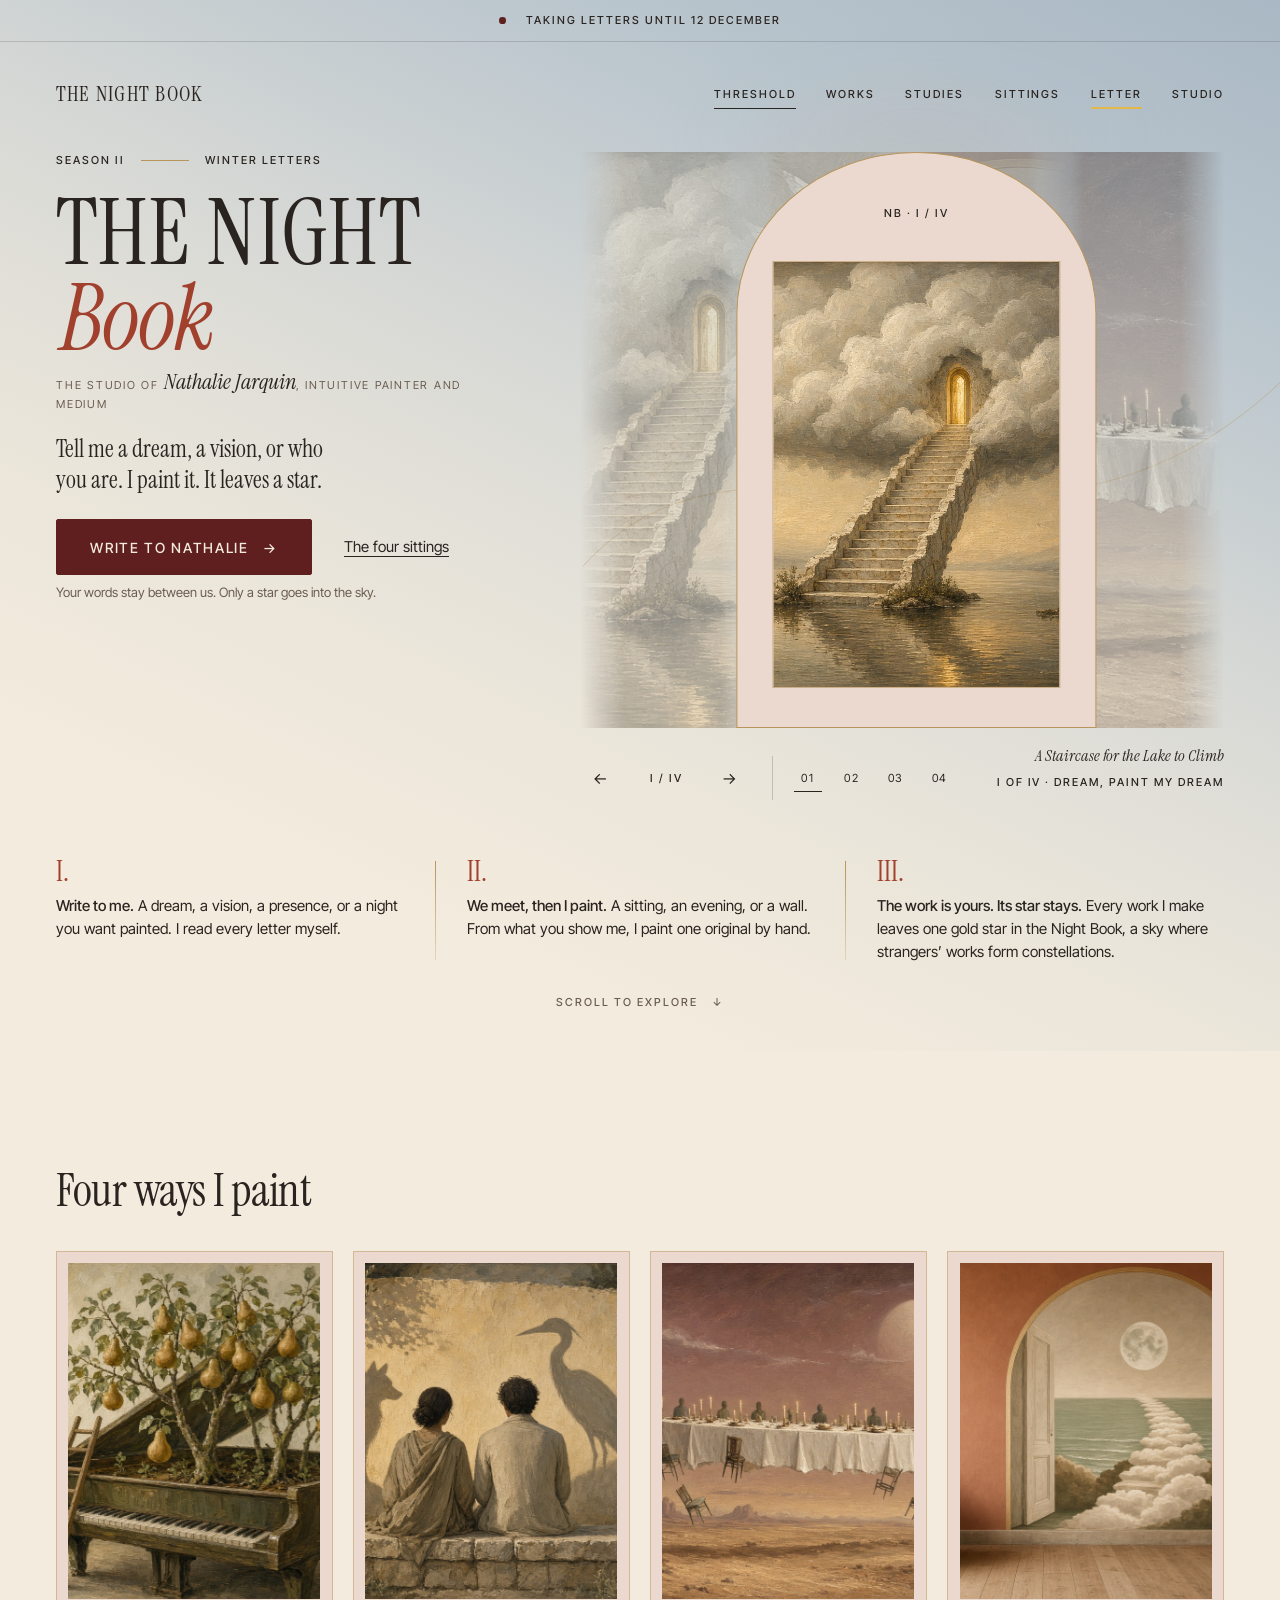
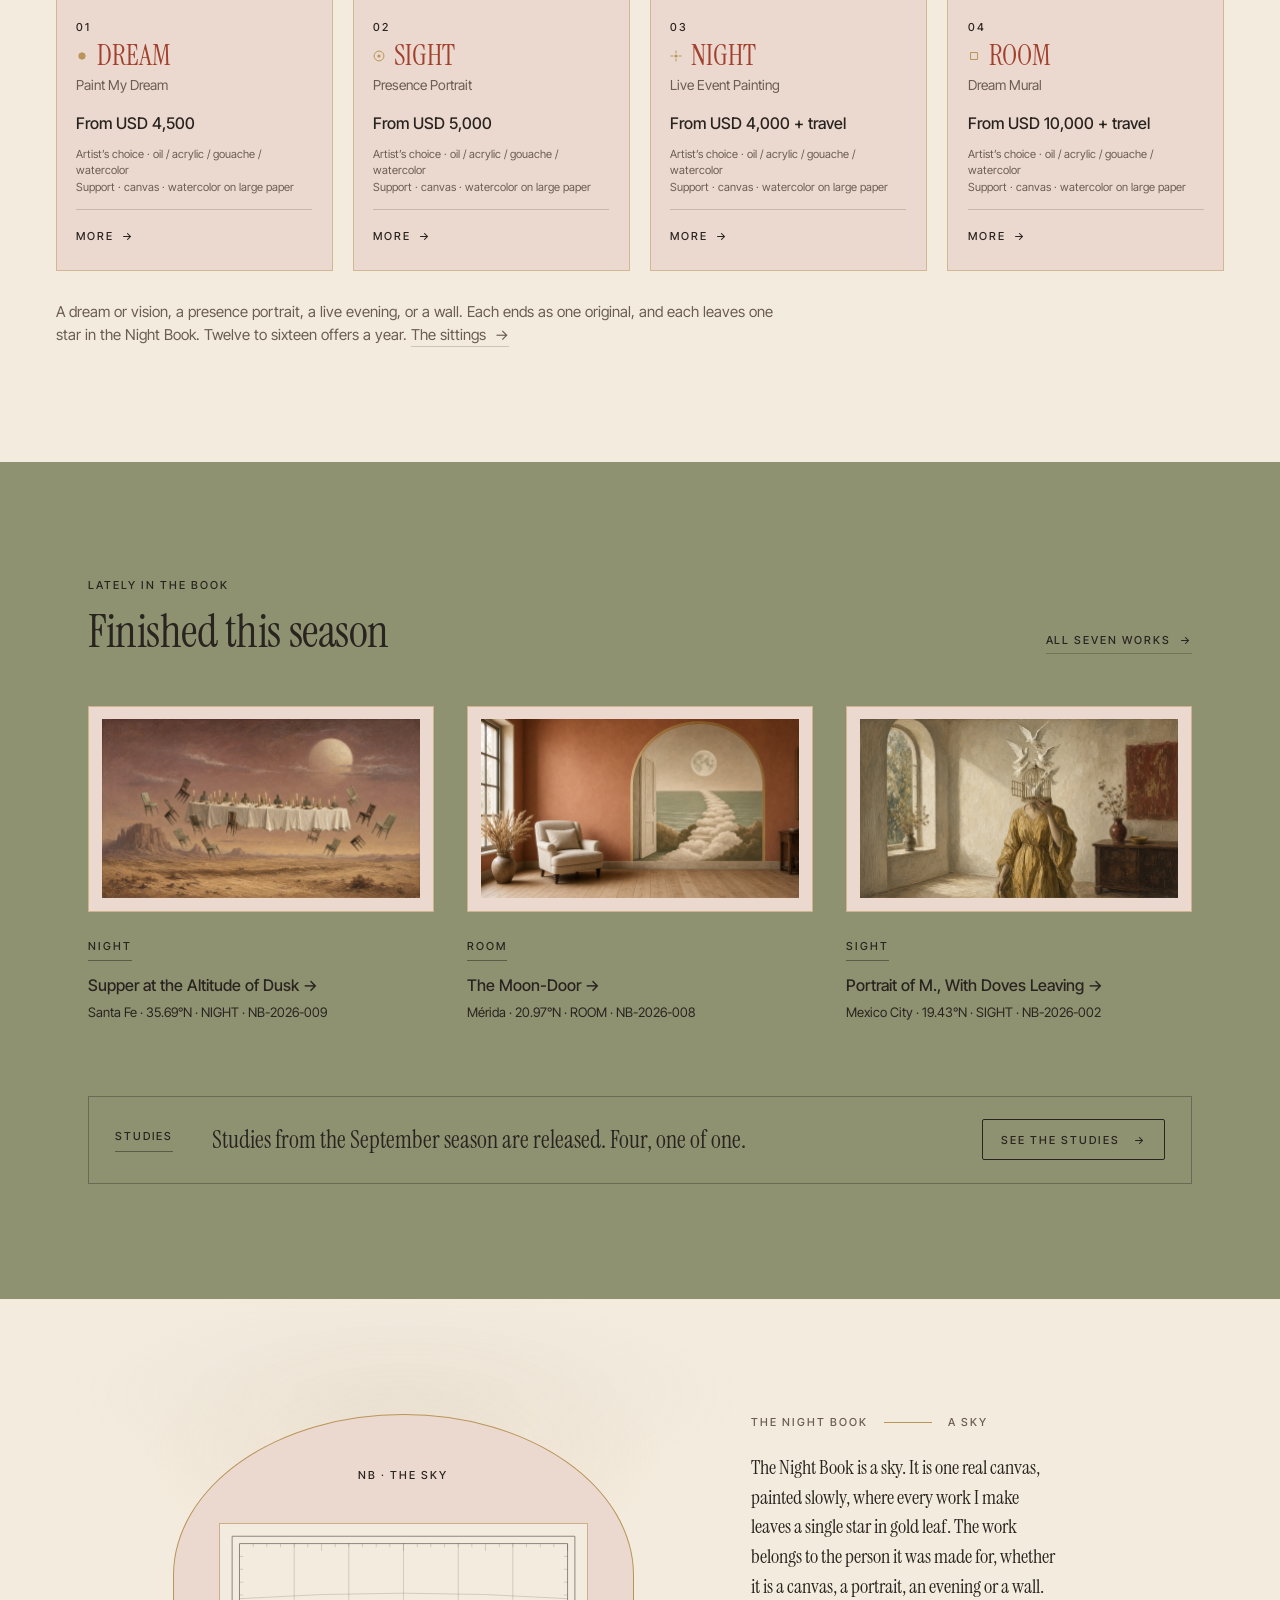
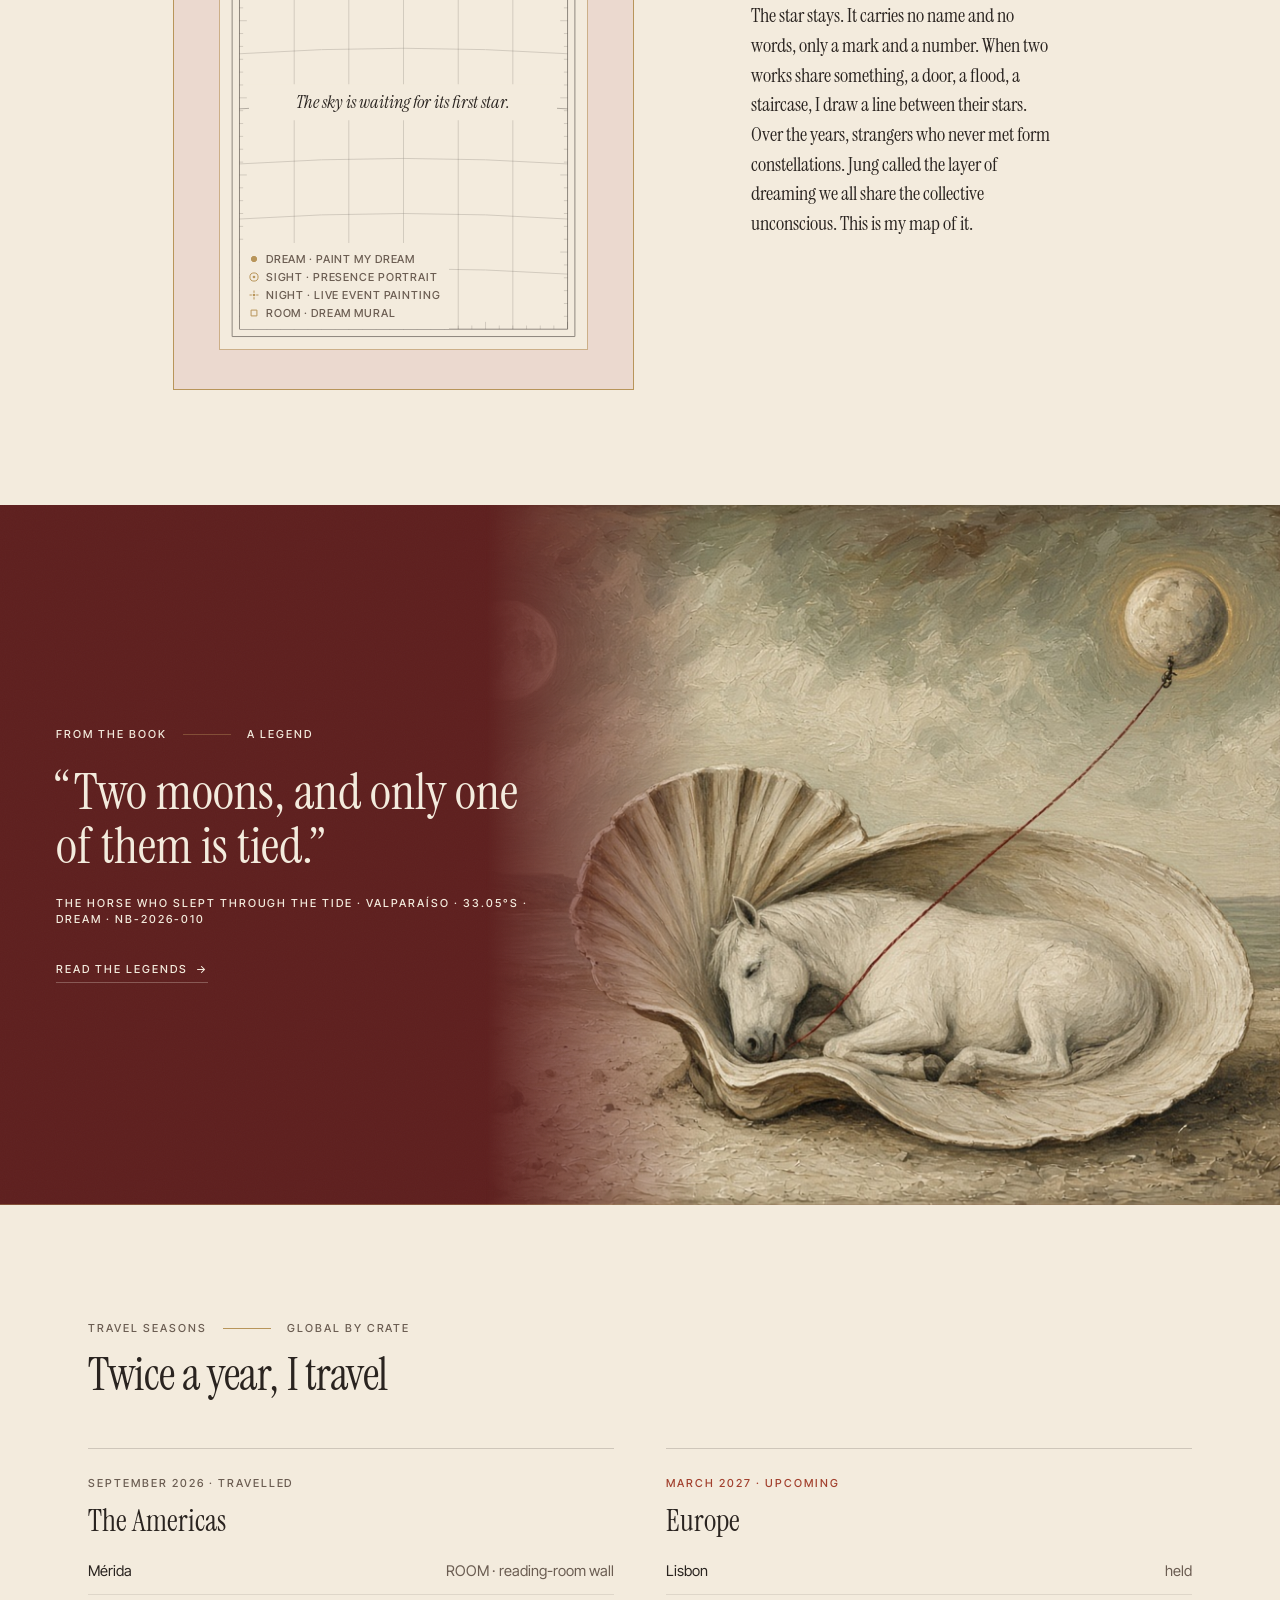
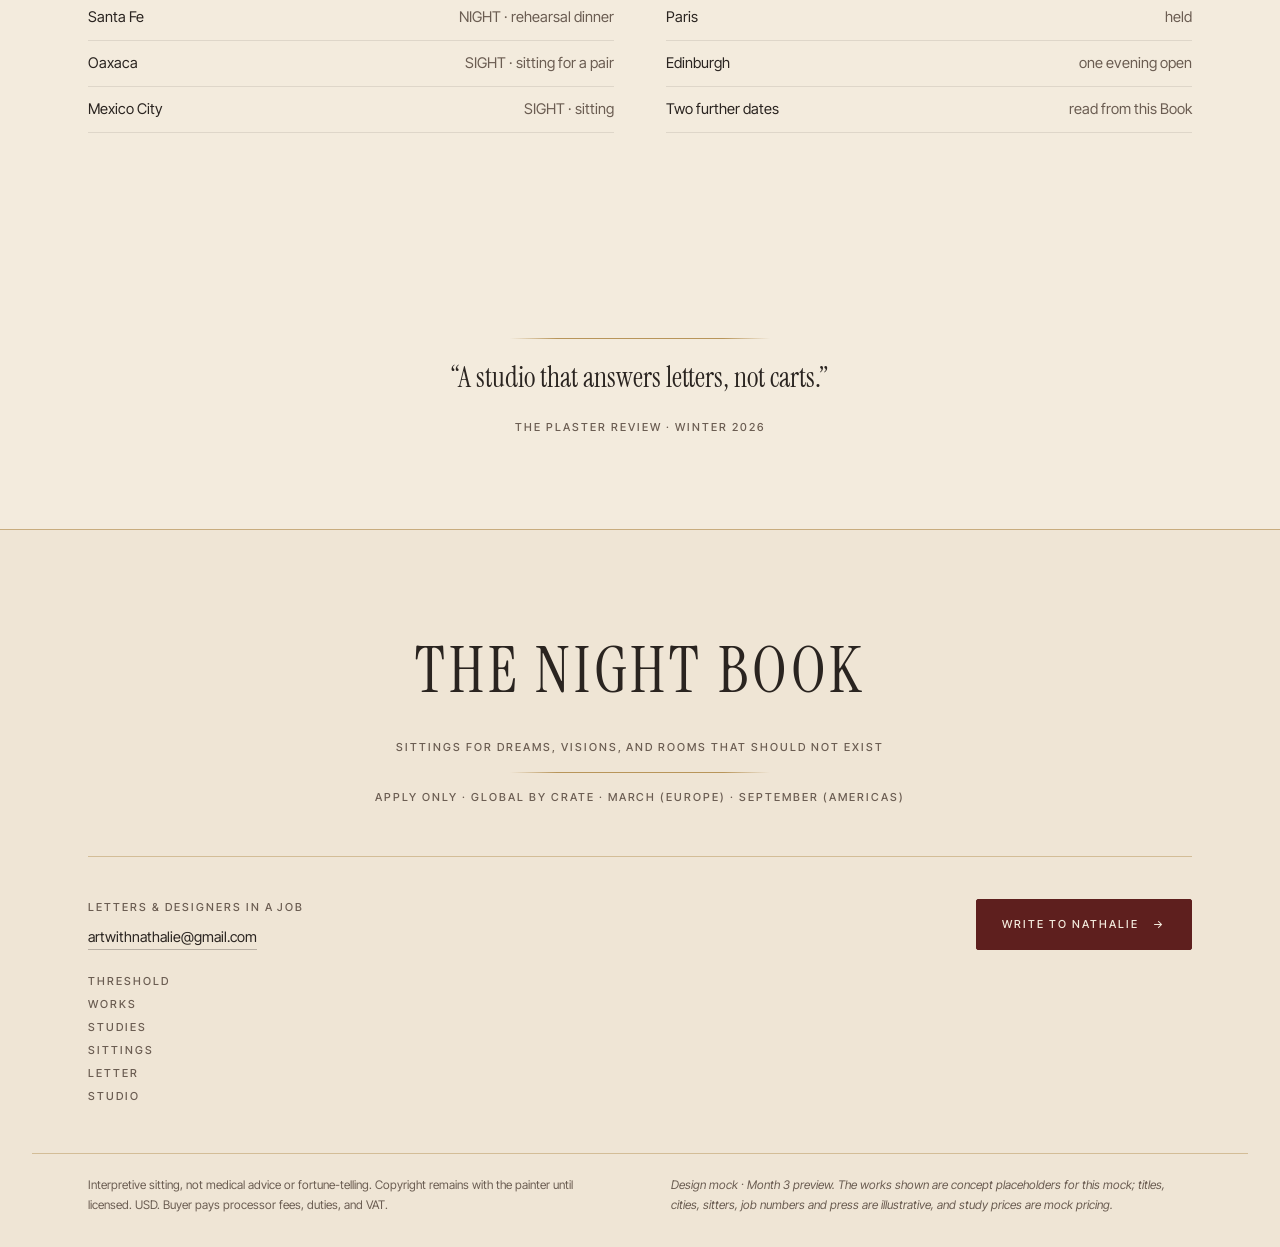
==== index.html @ 2875e40c "Month 3 sky preview: sky section + atlas plate above the night band, Day 1 copy and marks (noindex, " ====
<!DOCTYPE html>
<html lang="en">
<head>
<meta charset="utf-8">
<meta name="viewport" content="width=device-width, initial-scale=1">
<title>The Night Book</title>
<meta name="description" content="Sittings for dreams, visions, and rooms that should not exist — a dream, a vision, a presence, or a night you want painted. Apply only.">
<meta name="robots" content="noindex, nofollow">
<meta name="theme-color" content="#A9B8C4">
<link rel="preconnect" href="https://fonts.googleapis.com">
<link rel="preconnect" href="https://fonts.gstatic.com" crossorigin>
<link href="https://fonts.googleapis.com/css2?family=Instrument+Serif:ital@0;1&family=Inter+Tight:wght@400;500&display=swap" rel="stylesheet">
<link rel="stylesheet" href="css/styles.css">
<script>document.documentElement.classList.add("js")</script>
</head>
<body class="page-home">
<svg class="sprite" width="0" height="0" aria-hidden="true" focusable="false" style="position:absolute;width:0;height:0;overflow:hidden"><defs><symbol id="m-dream" viewBox="0 0 12 12"><circle cx="6" cy="6" r="3.2" fill="#B8955A" stroke="#B8955A" stroke-width="1" vector-effect="non-scaling-stroke"/></symbol><symbol id="m-sight" viewBox="0 0 12 12"><circle cx="6" cy="6" r="1.6" fill="#B8955A"/><circle cx="6" cy="6" r="4.9" fill="none" stroke="#B8955A" stroke-width="1" vector-effect="non-scaling-stroke"/></symbol><symbol id="m-night" viewBox="0 0 12 12"><circle cx="6" cy="6" r="1.6" fill="#B8955A"/><path d="M6 .6V3.4M6 8.6v2.8M.6 6h2.8M8.6 6h2.8" fill="none" stroke="#B8955A" stroke-width="1" vector-effect="non-scaling-stroke"/></symbol><symbol id="m-room" viewBox="0 0 12 12"><rect x="2.5" y="2.5" width="7" height="7" fill="none" stroke="#B8955A" stroke-width="1" vector-effect="non-scaling-stroke"/></symbol></defs></svg>
<a class="skip" href="#main">Skip to content</a>
<div class="progress" aria-hidden="true"><span></span></div>
<header class="site-header">
  <div class="status"><span class="dot" aria-hidden="true"></span>Taking letters until 12 December</div>
  <div class="site-header__row">
    <a class="wordmark" href="index.html" aria-label="The Night Book, home">The Night Book</a>
    <nav class="nav" aria-label="Primary"><a href="index.html" class="nav__home" aria-current="page">Threshold</a><a href="works.html">Works</a><a href="studies.html">Studies</a><a href="sittings.html">Sittings</a><a href="letter.html" class="nav__letter">Letter</a><a href="studio.html">Studio</a></nav>
    <a class="pill pill--sm header-cta" href="letter.html">Write to Nathalie <span class="arr" aria-hidden="true">→</span></a>
  </div>
</header>
<main id="main">

<section class="hero veil" data-vt="Letters read until 12 December" data-pager-root>
  <svg class="arcs" viewBox="0 0 800 800" aria-hidden="true" focusable="false"><path d="M40 620 C 220 420, 520 760, 780 300" fill="none" stroke="currentColor" stroke-width=".8"/></svg>
  <div class="hero__grid wrap--wide">
    <div class="hero__text">
      <p class="eyebrow">Season II<span class="dash" aria-hidden="true"></span>Winter letters</p>
      <h1 class="hero__mark">The Night<br><em class="blood">Book</em></h1>
      <p class="hero__by"><span class="hero__by-caps">The studio of</span> <span class="hero__by-name">Nathalie Jarquin</span><span class="hero__by-caps hero__by-role"><span class="hero__by-comma">, </span>intuitive painter and medium</span></p>
      <p class="hero__tag caps"><span class="rule" aria-hidden="true"></span>Sittings for dreams, visions, and rooms that should not exist</p>
      <p class="hero__intro">Tell me a dream, a vision, or who you are. I paint it. It leaves a star.</p>
      <div class="hero__actions">
        <a class="pill hero__cta" href="letter.html">Write to Nathalie <span class="arr" aria-hidden="true">→</span></a>
        <p class="hero__note">Your words stay between us. Only a star goes into the sky.</p>
        <a class="hero__link" href="sittings.html">The four sittings</a>
      </div>
    </div>
    <div class="hero__media">
      <div class="strips" data-parallax aria-hidden="true"><div class="strip"><img src="images/stair-lake.jpg" width="1280" height="720" fetchpriority="high" decoding="async" alt="A Staircase for the Lake to Climb, oil on canvas, 27 × 48 in, 2026, Lisbon." style="object-position:60% 50%"></div><div class="strip"><img src="images/bird-portrait.jpg" width="1280" height="720" loading="lazy" decoding="async" alt="Portrait of M., With Doves Leaving, oil on canvas, 27 × 48 in, 2026, Mexico City." style="object-position:55% 40%"></div><div class="strip"><img src="images/moon-door-mural.jpg" width="1280" height="720" loading="lazy" decoding="async" alt="The Moon-Door, acrylic on lime-plaster wall, Wall, 9 × 12 ft, 2026, Mérida." style="object-position:68% 50%"></div><div class="strip"><img src="images/floating-dinner.jpg" width="1280" height="720" loading="lazy" decoding="async" alt="Supper at the Altitude of Dusk, oil on canvas, 30 × 53 in, 2026, Santa Fe." style="object-position:50% 50%"></div></div>
      <div class="archwrap archwrap--hero"><div class="arch" role="group" aria-roledescription="carousel" aria-label="Paintings from the Book"><span class="arch__top caps" aria-hidden="true">NB · <span data-roman-top>I</span> / IV</span><div class="arch__win"><div class="slide is-active" data-slide="0" aria-hidden="false" data-cap="A Staircase for the Lake to Climb" data-meta="I of IV · DREAM, Paint My Dream"><img src="images/stair-lake.jpg" width="1280" height="720" fetchpriority="high" decoding="async" alt="A Staircase for the Lake to Climb, oil on canvas, 27 × 48 in, 2026, Lisbon." style="object-position:60% 50%"></div><div class="slide" data-slide="1" aria-hidden="true" data-cap="Portrait of M., With Doves Leaving" data-meta="II of IV · SIGHT, Presence Portrait"><img src="images/bird-portrait.jpg" width="1280" height="720" loading="lazy" decoding="async" alt="Portrait of M., With Doves Leaving, oil on canvas, 27 × 48 in, 2026, Mexico City." style="object-position:55% 40%"></div><div class="slide" data-slide="2" aria-hidden="true" data-cap="The Moon-Door" data-meta="III of IV · ROOM, Dream Mural"><img src="images/moon-door-mural.jpg" width="1280" height="720" loading="lazy" decoding="async" alt="The Moon-Door, acrylic on lime-plaster wall, Wall, 9 × 12 ft, 2026, Mérida." style="object-position:68% 50%"></div><div class="slide" data-slide="3" aria-hidden="true" data-cap="Supper at the Altitude of Dusk" data-meta="IV of IV · NIGHT, Live Event Painting"><img src="images/floating-dinner.jpg" width="1280" height="720" loading="lazy" decoding="async" alt="Supper at the Altitude of Dusk, oil on canvas, 30 × 53 in, 2026, Santa Fe." style="object-position:50% 50%"></div></div></div></div>
      <div class="hero__foot">
        <div class="pager" role="group" aria-label="Choose a painting">
          <button type="button" class="pager__arrow" data-step="-1" aria-label="Previous painting">←</button>
          <span class="pager__count caps" aria-hidden="true"><span data-roman>I</span> / IV</span>
          <button type="button" class="pager__arrow" data-step="1" aria-label="Next painting">→</button>
          <span class="pager__nums"><button type="button" class="pager__b is-active" data-go="0" aria-label="Show painting 1 of 4: A Staircase for the Lake to Climb" aria-current="true">01</button><button type="button" class="pager__b" data-go="1" aria-label="Show painting 2 of 4: Portrait of M., With Doves Leaving">02</button><button type="button" class="pager__b" data-go="2" aria-label="Show painting 3 of 4: The Moon-Door">03</button><button type="button" class="pager__b" data-go="3" aria-label="Show painting 4 of 4: Supper at the Altitude of Dusk">04</button></span>
        </div>
        <p class="hero__cap" aria-live="polite"><span data-cap>A Staircase for the Lake to Climb</span><small class="caps" data-meta>I of IV · DREAM, Paint My Dream</small></p>
      </div>
    </div>
  </div>
  <ol class="hsteps wrap--wide" aria-label="How a letter becomes a painting">
    <li><span class="hsteps__n" aria-hidden="true">I.</span><p><b>Write to me.</b> A dream, a vision, a presence, or a night you want painted. I read every letter myself.</p></li>
    <li><span class="hsteps__n" aria-hidden="true">II.</span><p><b>We meet, then I paint.</b> A sitting, an evening, or a wall. From what you show me, I paint one original by hand.</p></li>
    <li><span class="hsteps__n" aria-hidden="true">III.</span><p><b>The work is yours. Its star stays.</b> Every work I make leaves one gold star in the Night Book, a sky where strangers’ works form constellations.</p></li>
  </ol>
  <a class="pill pill--round scroll-pill" href="#instruments">Scroll to explore <span class="arr" aria-hidden="true">↓</span></a>
</section>

<section class="section" id="instruments" data-vt="Four sittings · apply only">
  <div class="wrap--wide instr instr--m3">
    <div class="sec-head reveal"><h2 class="h2">Four ways I paint</h2></div>
    <div class="icards"><article class="icard reveal-group">
  <div class="mat"><div class="media icard__img" data-view><img src="images/piano-orchard.jpg" width="1280" height="720" loading="lazy" decoding="async" alt="An Orchard Learning the Piano, oil on canvas, 36 × 64 in, 2026, Brooklyn." style="object-position:62% 50%"></div></div>
  <div class="icard__body cap">
    <p class="icard__num">01</p>
    <h3 class="icard__title"><svg class="smark" width="12" height="12" aria-hidden="true" focusable="false"><use href="#m-dream"/></svg>DREAM</h3>
    <p class="icard__sub">Paint My Dream</p>
    <p class="icard__price">From USD 4,500</p>
    <p class="icard__facts">Artist’s choice · oil / acrylic / gouache / watercolor<br>Support · canvas · watercolor on large paper</p>
    <button type="button" class="icard__toggle" aria-expanded="false" aria-controls="ic-dream">More <span class="arr" aria-hidden="true">→</span></button>
    <div class="icard__more" id="ic-dream"><div class="icard__moreIn">
      <p>One real dream — or an image that keeps returning — told in a sitting, painted as a finished original with a written legend.</p>
      <a class="ulink" href="sittings.html#dream">The sitting <span class="arr" aria-hidden="true">→</span></a>
    </div></div>
  </div>
</article><article class="icard reveal-group">
  <div class="mat"><div class="media icard__img" data-view><img src="images/shadow-pair.jpg" width="1280" height="720" loading="lazy" decoding="async" alt="Fox and Heron, Seated, acrylic on canvas, 30 × 53 in, 2026, Oaxaca." style="object-position:58% 50%"></div></div>
  <div class="icard__body cap">
    <p class="icard__num">02</p>
    <h3 class="icard__title"><svg class="smark" width="12" height="12" aria-hidden="true" focusable="false"><use href="#m-sight"/></svg>SIGHT</h3>
    <p class="icard__sub">Presence Portrait</p>
    <p class="icard__price">From USD 5,000</p>
    <p class="icard__facts">Artist’s choice · oil / acrylic / gouache / watercolor<br>Support · canvas · watercolor on large paper</p>
    <button type="button" class="icard__toggle" aria-expanded="false" aria-controls="ic-sight">More <span class="arr" aria-hidden="true">→</span></button>
    <div class="icard__more" id="ic-sight"><div class="icard__moreIn">
      <p>A portrait allowed to stop looking like you — rooms, animals and weather stand in.</p>
      <a class="ulink" href="sittings.html#sight">The sitting <span class="arr" aria-hidden="true">→</span></a>
    </div></div>
  </div>
</article><article class="icard reveal-group">
  <div class="mat"><div class="media icard__img" data-view><img src="images/floating-dinner.jpg" width="1280" height="720" loading="lazy" decoding="async" alt="Supper at the Altitude of Dusk, oil on canvas, 30 × 53 in, 2026, Santa Fe." style="object-position:50% 50%"></div></div>
  <div class="icard__body cap">
    <p class="icard__num">03</p>
    <h3 class="icard__title"><svg class="smark" width="12" height="12" aria-hidden="true" focusable="false"><use href="#m-night"/></svg>NIGHT</h3>
    <p class="icard__sub">Live Event Painting</p>
    <p class="icard__price">From USD 4,000 + travel</p>
    <p class="icard__facts">Artist’s choice · oil / acrylic / gouache / watercolor<br>Support · canvas · watercolor on large paper</p>
    <button type="button" class="icard__toggle" aria-expanded="false" aria-controls="ic-night">More <span class="arr" aria-hidden="true">→</span></button>
    <div class="icard__more" id="ic-night"><div class="icard__moreIn">
      <p>I come for one evening; the canvas is finished in the studio.</p>
      <a class="ulink" href="sittings.html#night">The sitting <span class="arr" aria-hidden="true">→</span></a>
    </div></div>
  </div>
</article><article class="icard reveal-group">
  <div class="mat"><div class="media icard__img" data-view><img src="images/moon-door-mural.jpg" width="1280" height="720" loading="lazy" decoding="async" alt="The Moon-Door, acrylic on lime-plaster wall, Wall, 9 × 12 ft, 2026, Mérida." style="object-position:68% 50%"></div></div>
  <div class="icard__body cap">
    <p class="icard__num">04</p>
    <h3 class="icard__title"><svg class="smark" width="12" height="12" aria-hidden="true" focusable="false"><use href="#m-room"/></svg>ROOM</h3>
    <p class="icard__sub">Dream Mural</p>
    <p class="icard__price">From USD 10,000 + travel</p>
    <p class="icard__facts">Artist’s choice · oil / acrylic / gouache / watercolor<br>Support · canvas · watercolor on large paper</p>
    <button type="button" class="icard__toggle" aria-expanded="false" aria-controls="ic-room">More <span class="arr" aria-hidden="true">→</span></button>
    <div class="icard__more" id="ic-room"><div class="icard__moreIn">
      <p>A sitting, then a hand-painted wall, frozen against an approved composition.</p>
      <a class="ulink" href="sittings.html#room">The sitting <span class="arr" aria-hidden="true">→</span></a>
    </div></div>
  </div>
</article></div>
    <p class="instr__note reveal">A dream or vision, a presence portrait, a live evening, or a wall. Each ends as one original, and each leaves one star in the Night Book. Twelve to sixteen offers a year. <a class="ulink" href="sittings.html">The sittings <span class="arr" aria-hidden="true">→</span></a></p>
  </div>
</section>

<section class="section section--linen" data-vt="Lately in the Book">
  <div class="wrap">
    <div class="sec-head reveal">
      <p class="eyebrow">Lately in the Book</p>
      <h2 class="h2">Finished this season</h2>
      <a class="ulink" href="works.html">All seven works <span class="arr" aria-hidden="true">→</span></a>
    </div>
    <div class="lcards reveal-group"><a class="lcard" href="works.html#nb-2026-009">
  <div class="mat"><div class="media lcard__img" data-view><img src="images/floating-dinner.jpg" width="1280" height="720" loading="eager" fetchpriority="low" decoding="async" alt="Supper at the Altitude of Dusk, oil on canvas, 30 × 53 in, 2026, Santa Fe." style="object-position:50% 50%"></div></div>
  <div class="cap">
    <p class="lcard__cat">NIGHT</p>
    <p class="lcard__title">Supper at the Altitude of Dusk <span class="arr" aria-hidden="true">→</span></p>
    <p class="lcard__sub">Santa Fe · 35.69°N · NIGHT · NB-2026-009</p>
  </div></a><a class="lcard" href="works.html#nb-2026-008">
  <div class="mat"><div class="media lcard__img" data-view><img src="images/moon-door-mural.jpg" width="1280" height="720" loading="eager" fetchpriority="low" decoding="async" alt="The Moon-Door, acrylic on lime-plaster wall, Wall, 9 × 12 ft, 2026, Mérida." style="object-position:68% 50%"></div></div>
  <div class="cap">
    <p class="lcard__cat">ROOM</p>
    <p class="lcard__title">The Moon-Door <span class="arr" aria-hidden="true">→</span></p>
    <p class="lcard__sub">Mérida · 20.97°N · ROOM · NB-2026-008</p>
  </div></a><a class="lcard" href="works.html#nb-2026-002">
  <div class="mat"><div class="media lcard__img" data-view><img src="images/bird-portrait.jpg" width="1280" height="720" loading="eager" fetchpriority="low" decoding="async" alt="Portrait of M., With Doves Leaving, oil on canvas, 27 × 48 in, 2026, Mexico City." style="object-position:55% 40%"></div></div>
  <div class="cap">
    <p class="lcard__cat">SIGHT</p>
    <p class="lcard__title">Portrait of M., With Doves Leaving <span class="arr" aria-hidden="true">→</span></p>
    <p class="lcard__sub">Mexico City · 19.43°N · SIGHT · NB-2026-002</p>
  </div></a></div>
    <div class="teaser reveal">
      <p class="lcard__cat">Studies</p>
      <p class="teaser__line">Studies from the September season are released. Four, one of one.</p>
      <a class="pill pill--cream pill--sm" href="studies.html">See the studies <span class="arr" aria-hidden="true">→</span></a>
    </div>
  </div>
</section>

<section class="section sky" data-vt="The Night Book · a sky" aria-labelledby="sky-h">
  <div class="wrap sky__in">
    <figure class="atlas" data-atlas><div class="archwrap archwrap--atlas"><div class="arch"><span class="arch__top caps" aria-hidden="true">NB · the sky</span><div class="arch__win"><div class="atlas__win"><svg class="atlas__plate" viewBox="0 0 300 347" preserveAspectRatio="xMidYMid slice" role="img" aria-label="Star chart, 0 stars"><g class="atlas__grid" aria-hidden="true"><rect class="ag ag--frame" x="10" y="10" width="280" height="327"/><rect class="ag ag--frame" x="16" y="16" width="268" height="315"/><path class="ag" d="M27.2 16v3M27.2 331v-3"/><path class="ag" d="M38.3 16v3M38.3 331v-3"/><path class="ag" d="M49.5 16v3M49.5 331v-3"/><path class="ag" d="M60.7 16v3M60.7 331v-3"/><path class="ag" d="M71.8 16v3M71.8 331v-3"/><path class="ag" d="M83.0 16v6M83.0 331v-6"/><path class="ag" d="M94.2 16v3M94.2 331v-3"/><path class="ag" d="M105.3 16v3M105.3 331v-3"/><path class="ag" d="M116.5 16v3M116.5 331v-3"/><path class="ag" d="M127.7 16v3M127.7 331v-3"/><path class="ag" d="M138.8 16v3M138.8 331v-3"/><path class="ag" d="M150.0 16v6M150.0 331v-6"/><path class="ag" d="M161.2 16v3M161.2 331v-3"/><path class="ag" d="M172.3 16v3M172.3 331v-3"/><path class="ag" d="M183.5 16v3M183.5 331v-3"/><path class="ag" d="M194.7 16v3M194.7 331v-3"/><path class="ag" d="M205.8 16v3M205.8 331v-3"/><path class="ag" d="M217.0 16v6M217.0 331v-6"/><path class="ag" d="M228.2 16v3M228.2 331v-3"/><path class="ag" d="M239.3 16v3M239.3 331v-3"/><path class="ag" d="M250.5 16v3M250.5 331v-3"/><path class="ag" d="M261.7 16v3M261.7 331v-3"/><path class="ag" d="M272.8 16v3M272.8 331v-3"/><path class="ag" d="M284.0 16v6M284.0 331v-6"/><path class="ag" d="M16 26.5h3M284 26.5h-3"/><path class="ag" d="M16 37.0h3M284 37.0h-3"/><path class="ag" d="M16 47.5h3M284 47.5h-3"/><path class="ag" d="M16 58.0h3M284 58.0h-3"/><path class="ag" d="M16 68.5h3M284 68.5h-3"/><path class="ag" d="M16 79.0h6M284 79.0h-6"/><path class="ag" d="M16 89.5h3M284 89.5h-3"/><path class="ag" d="M16 100.0h3M284 100.0h-3"/><path class="ag" d="M16 110.5h3M284 110.5h-3"/><path class="ag" d="M16 121.0h3M284 121.0h-3"/><path class="ag" d="M16 131.5h3M284 131.5h-3"/><path class="ag" d="M16 142.0h6M284 142.0h-6"/><path class="ag" d="M16 152.5h3M284 152.5h-3"/><path class="ag" d="M16 163.0h3M284 163.0h-3"/><path class="ag" d="M16 173.5h3M284 173.5h-3"/><path class="ag" d="M16 184.0h3M284 184.0h-3"/><path class="ag" d="M16 194.5h3M284 194.5h-3"/><path class="ag" d="M16 205.0h6M284 205.0h-6"/><path class="ag" d="M16 215.5h3M284 215.5h-3"/><path class="ag" d="M16 226.0h3M284 226.0h-3"/><path class="ag" d="M16 236.5h3M284 236.5h-3"/><path class="ag" d="M16 247.0h3M284 247.0h-3"/><path class="ag" d="M16 257.5h3M284 257.5h-3"/><path class="ag" d="M16 268.0h6M284 268.0h-6"/><path class="ag" d="M16 278.5h3M284 278.5h-3"/><path class="ag" d="M16 289.0h3M284 289.0h-3"/><path class="ag" d="M16 299.5h3M284 299.5h-3"/><path class="ag" d="M16 310.0h3M284 310.0h-3"/><path class="ag" d="M16 320.5h3M284 320.5h-3"/><path class="ag" d="M60.7 16V331"/><path class="ag" d="M105.3 16V331"/><path class="ag" d="M150.0 16V331"/><path class="ag" d="M194.7 16V331"/><path class="ag" d="M239.3 16V331"/><path class="ag" d="M16 61.0Q150.0 52.0 284 61.0"/><path class="ag" d="M16 106.0Q150.0 97.0 284 106.0"/><path class="ag ag--eq" d="M16 151.0Q150.0 142.0 284 151.0"/><path class="ag" d="M16 196.0Q150.0 187.0 284 196.0"/><path class="ag" d="M16 241.0Q150.0 232.0 284 241.0"/><path class="ag" d="M16 286.0Q150.0 277.0 284 286.0"/></g><g class="atlas__lines"></g><g class="atlas__stars"></g></svg><p class="atlas__empty">The sky is waiting for its first star.</p><ul class="atlas__legend" aria-label="Legend"><li><svg class="smark" width="10" height="10" aria-hidden="true" focusable="false"><use href="#m-dream"/></svg><span>DREAM · Paint My Dream</span></li><li><svg class="smark" width="10" height="10" aria-hidden="true" focusable="false"><use href="#m-sight"/></svg><span>SIGHT · Presence Portrait</span></li><li><svg class="smark" width="10" height="10" aria-hidden="true" focusable="false"><use href="#m-night"/></svg><span>NIGHT · Live Event Painting</span></li><li><svg class="smark" width="10" height="10" aria-hidden="true" focusable="false"><use href="#m-room"/></svg><span>ROOM · Dream Mural</span></li></ul></div></div></div></div></figure>
    <div class="sky__text reveal">
      <h2 class="eyebrow sky__eyebrow" id="sky-h">The Night Book<span class="dash" aria-hidden="true"></span>a sky</h2>
      <p class="sky__lead">The Night Book is a sky. It is one real canvas, painted slowly, where every work I make leaves a single star in gold leaf. The work belongs to the person it was made for, whether it is a canvas, a portrait, an evening or a wall. The star stays. It carries no name and no words, only a mark and a number. When two works share something, a door, a flood, a staircase, I draw a line between their stars. Over the years, strangers who never met form constellations. Jung called the layer of dreaming we all share the collective unconscious. This is my map of it.</p>
    </div>
  </div>
</section>

<section class="band night" aria-label="From the Book" data-vt="Dream · legend · NB-2026-010">
  <div class="media band__img"><img src="images/shell-horse.jpg" width="1280" height="720" loading="lazy" decoding="async" alt="The Horse Who Slept Through the Tide, gouache on large paper, 22 × 39 in, 2026, Valparaíso." style="object-position:55% 55%"></div>
  <div class="band__text wrap--wide">
    <div class="band__copy reveal">
      <p class="eyebrow">From the Book<span class="dash" aria-hidden="true"></span>a legend</p>
      <blockquote>“Two moons, and only one of them is tied.”</blockquote>
      <p class="caps band__cap">The Horse Who Slept Through the Tide · Valparaíso · 33.05°S · DREAM · NB-2026-010</p>
      <a class="ulink" href="works.html#nb-2026-010">Read the legends <span class="arr" aria-hidden="true">→</span></a>
    </div>
  </div>
</section>

<section class="section" data-vt="September · Americas — March · Europe">
  <div class="wrap">
    <div class="sec-head reveal">
      <p class="eyebrow">Travel seasons<span class="dash" aria-hidden="true"></span>global by crate</p>
      <h2 class="h2">Twice a year, I travel</h2>
    </div>
    <div class="seasons">
      <div class="season reveal">
        <p class="caps season__state season__state--done">September 2026 · Travelled</p>
        <h3>The Americas</h3>
        <ul>
          <li><span>Mérida</span><span>ROOM · reading-room wall</span></li>
          <li><span>Santa Fe</span><span>NIGHT · rehearsal dinner</span></li>
          <li><span>Oaxaca</span><span>SIGHT · sitting for a pair</span></li>
          <li><span>Mexico City</span><span>SIGHT · sitting</span></li>
        </ul>
      </div>
      <div class="season reveal">
        <p class="caps season__state season__state--next">March 2027 · Upcoming</p>
        <h3>Europe</h3>
        <ul>
          <li><span>Lisbon</span><span>held</span></li>
          <li><span>Paris</span><span>held</span></li>
          <li><span>Edinburgh</span><span>one evening open</span></li>
          <li><span>Two further dates</span><span>read from this Book</span></li>
        </ul>
      </div>
    </div>
  </div>
</section>

<section class="press" aria-label="Press" data-vt="The Night Book · winter 2026">
  <span class="divider" aria-hidden="true"></span>
  <p>“A studio that answers letters, not carts.”</p>
  <span class="caps">The Plaster Review · Winter 2026</span>
</section>

</main>
<footer class="site-footer">
  <div class="wrap foot">
    <div class="foot__side">
      <p class="caps">Letters &amp; designers in a job</p>
      <p><a class="ulink" href="mailto:artwithnathalie@gmail.com">artwithnathalie@gmail.com</a></p>
      <nav class="foot__nav" aria-label="Footer"><a href="index.html">Threshold</a><a href="works.html">Works</a><a href="studies.html">Studies</a><a href="sittings.html">Sittings</a><a href="letter.html">Letter</a><a href="studio.html">Studio</a></nav>
    </div>
    <div class="foot__center">
      <a class="wordmark wordmark--lg" href="index.html">The Night Book</a>
      <p class="caps foot__tag">Sittings for dreams, visions, and rooms that should not exist</p>
      <span class="divider" aria-hidden="true"></span>
      <p class="caps foot__tag foot__tag--sub">Apply only · global by crate · March (Europe) · September (Americas)</p>
    </div>
    <div class="foot__side foot__side--right">
      <a class="pill" href="letter.html">Write to Nathalie <span class="arr" aria-hidden="true">→</span></a>
    </div>
  </div>
  <div class="wrap legal">
    <p>Interpretive sitting, not medical advice or fortune-telling. Copyright remains with the painter until licensed. USD. Buyer pays processor fees, duties, and VAT.</p>
    <p class="mock-note">Design mock · Month 3 preview. The works shown are concept placeholders for this mock; titles, cities, sitters, job numbers and press are illustrative, and study prices are mock pricing.</p>
  </div>
</footer>
<div class="lightbox" data-lightbox hidden role="dialog" aria-modal="true" aria-labelledby="lb-title">
  <div class="lightbox__inner">
    <figure class="lightbox__fig"><img data-lb-img alt=""></figure>
    <div class="lightbox__text">
      <p class="caps" data-lb-count></p>
      <h2 id="lb-title" data-lb-title></h2>
      <p class="legend" data-lb-legend></p>
      <dl class="ledger" data-lb-ledger></dl>
      <div class="lightbox__nav">
        <button type="button" class="pill pill--sm" data-lb-prev aria-label="Previous">← Prev</button>
        <button type="button" class="pill pill--sm" data-lb-next aria-label="Next">Next →</button>
      </div>
    </div>
    <button type="button" class="lightbox__close" data-lb-close aria-label="Close">Close ✕</button>
  </div>
</div>
<script src="js/site.js"></script>
</body>
</html>
---- css/styles.css ----
/* The Night Book — round 4: powder dusk · blush parchment · sage · oxblood · gilt keylines */
:root{
  --parchment:#F3EBDD; --parchment-2:#EFE5D5; --blush:#EBD9CF; --blush-2:#E2CDC1;
  --dusk:#A9B8C4; --sage:#8E9270; --oxblood:#5E1F1E; --oxblood-2:#4C1817; --rust:#A2402E;
  --ink:#2A2420; --muted:#6B5D52; --gilt:#B8955A; --rose-gold:#D9A47A; --yellow:#E2B84A;
  --rule:rgba(42,36,32,.18); --rule-2:rgba(42,36,32,.1); --rule-gilt:rgba(184,149,90,.7); --rule-night:rgba(184,149,90,.4);
  --serif:"Instrument Serif","Iowan Old Style",Georgia,serif; --ui:"Inter Tight","Inter",system-ui,sans-serif;
  --e-in:cubic-bezier(.16,1,.3,1); --e-hover:cubic-bezier(.22,.61,.36,1); --e-out:cubic-bezier(.65,0,.35,1);
  --t-hover:320ms; --t-state:480ms; --t-reveal:1100ms; --t-settle:1600ms;
  --max:76rem; --wide:90rem; --pad:clamp(1.25rem,4.5vw,3.5rem);
}
*,*::before,*::after{box-sizing:border-box}
html{-webkit-text-size-adjust:100%}
body{margin:0;background:var(--parchment);color:var(--ink);font-family:var(--ui);font-size:1rem;line-height:1.65;-webkit-font-smoothing:antialiased;position:relative}
/* 3% paper grain on parchment */
body::before{content:"";position:fixed;inset:0;pointer-events:none;z-index:0;opacity:.03;background-image:url("data:image/svg+xml;utf8,<svg xmlns='http://www.w3.org/2000/svg' width='160' height='160'><filter id='n'><feTurbulence type='fractalNoise' baseFrequency='.9' numOctaves='2' stitchTiles='stitch'/></filter><rect width='100%' height='100%' filter='url(%23n)'/></svg>")}
main,footer{position:relative;z-index:1}
img{display:block;max-width:100%;height:auto}
a{color:var(--oxblood);text-decoration:none}
:focus-visible{outline:2px solid var(--oxblood);outline-offset:3px}
.skip{position:absolute;left:-999px;top:0;z-index:200;background:var(--parchment);color:var(--ink);padding:.6rem 1rem}
.skip:focus{left:1rem;top:1rem}
.sr-only{position:absolute;width:1px;height:1px;overflow:hidden;clip:rect(0 0 0 0);white-space:nowrap}
.nowrap{white-space:nowrap}
.muted{color:var(--muted)}
.wrap{max-width:var(--max);margin:0 auto;padding:0 var(--pad);position:relative}
.wrap--wide{max-width:var(--wide);margin:0 auto;padding:0 var(--pad);position:relative}
[hidden]{display:none!important}

/* ---------- type ---------- */
h1,h2,h3{font-family:var(--serif);color:inherit;margin:0 0 .5em}
.display{font-family:var(--serif);font-weight:400;font-size:clamp(3.25rem,7vw,6.5rem);line-height:.98;letter-spacing:-.01em;margin:0 0 .35em}
.h2,h2{font-weight:400;font-size:clamp(2rem,3.6vw,3.25rem);line-height:1.05;letter-spacing:-.005em}
h3{font-weight:400;font-size:1.5rem;line-height:1.15;letter-spacing:0}
em.blood{font-style:italic;color:var(--rust);font-weight:inherit;letter-spacing:0}
.caps,.eyebrow{font-family:var(--ui);font-weight:500;font-size:.6875rem;letter-spacing:.16em;text-transform:uppercase;line-height:1.5}
.eyebrow{display:flex;align-items:center;flex-wrap:wrap;gap:.2rem 0;margin:0 0 1.4rem;color:var(--muted)}
.night .eyebrow{color:var(--parchment)}
.dash{display:inline-block;width:3rem;height:1px;background:currentColor;opacity:.55;margin:0 1rem}
.lead{font-size:clamp(1.02rem,1.3vw,1.15rem);max-width:34em;margin:0}
.legend{font-family:var(--serif);font-style:italic;font-size:1.12rem;line-height:1.5;color:var(--muted);margin:.8rem 0 0;padding-left:1rem;border-left:1px solid var(--gilt);max-width:32em}
.mark,.icard__num,.room__num,.choice b{color:var(--rust)!important}
.wordmark{font-family:var(--serif);font-weight:400;text-transform:uppercase;letter-spacing:.32em;font-size:1.05rem;color:inherit;white-space:nowrap}
.wordmark--lg{display:block;font-size:clamp(1.8rem,4.2vw,3.4rem);letter-spacing:.3em;margin-right:-.3em;text-align:center}

/* ---------- links & pills ---------- */
.ulink{position:relative;display:inline-flex;align-items:center;gap:.55rem;font-family:var(--ui);font-weight:500;font-size:.75rem;letter-spacing:.14em;text-transform:uppercase;color:inherit;padding-bottom:.3rem}
.ulink::before,.ulink::after{content:"";position:absolute;left:0;right:0;bottom:0;height:1px;background:currentColor}
.ulink::before{opacity:.28}
.ulink::after{transform:scaleX(0);transform-origin:left;transition:transform 360ms var(--e-hover)}
.ulink:hover::after,.ulink:focus-visible::after{transform:scaleX(1)}
.legend .ulink,.xcard__for .ulink,p .ulink{font-size:inherit;letter-spacing:inherit;text-transform:none;font-weight:inherit;padding-bottom:.05rem}
.arr{display:inline-block;transition:transform var(--t-hover) var(--e-hover)}
a:hover .arr,button:hover .arr,a:focus-visible .arr{transform:translateX(5px)}
.pill{display:inline-flex;align-items:center;gap:.9rem;font-family:var(--ui);font-weight:500;font-size:.6875rem;letter-spacing:.16em;text-transform:uppercase;color:inherit;border:1px solid currentColor;border-radius:999px;padding:.95rem 1.6rem;background:transparent;cursor:pointer;transition:background-color var(--t-hover) var(--e-hover),color var(--t-hover) var(--e-hover)}
.pill:hover{background:rgba(235,217,207,.55)}
.pill--sm{padding:.65rem 1.15rem}
.pill--cream{background:var(--blush);color:var(--ink);border-color:rgba(42,36,32,.38)}
.pill--cream:hover{background:var(--blush)}
.pill--dark{color:var(--oxblood);border-color:var(--oxblood)}
.pill--dark:hover{background:var(--oxblood);color:var(--parchment)}
.pill--round{padding:.7rem 1.1rem}

/* ---------- oxblood night band (one per page) ---------- */
.night{position:relative;isolation:isolate;background-color:var(--oxblood);color:var(--parchment);box-shadow:inset 0 -1px 0 var(--rule-night)}
.night::before{content:"";position:absolute;inset:0;z-index:0;pointer-events:none;opacity:.03;
  background-image:url("data:image/svg+xml;utf8,<svg xmlns='http://www.w3.org/2000/svg' width='160' height='160'><filter id='n'><feTurbulence type='fractalNoise' baseFrequency='.9' numOctaves='2' stitchTiles='stitch'/></filter><rect width='100%' height='100%' filter='url(%23n)'/></svg>")}
.night>*{position:relative;z-index:1}
.night .lead,.night p{color:var(--parchment)}
.night a:not(.pill):not(.ulink){color:var(--parchment)}
.arcs{position:absolute!important;z-index:0!important;width:min(70vw,900px);height:auto;right:-12vw;top:-8rem;color:var(--gilt);opacity:.14;pointer-events:none}

/* ---------- header ---------- */
.progress{position:fixed;top:0;left:0;right:0;height:1px;z-index:120;pointer-events:none}
.progress span{display:block;height:100%;background:var(--rust);transform:scaleX(0);transform-origin:left}
.site-header{position:absolute;top:0;left:0;right:0;z-index:50;color:var(--parchment)}
.status{display:flex;justify-content:center;align-items:center;flex-wrap:wrap;font-size:.625rem;font-weight:500;letter-spacing:.2em;text-transform:uppercase;color:var(--parchment);padding:.7rem var(--pad);border-bottom:1px solid var(--rule-night)}
.dot{width:.4rem;height:.4rem;border-radius:50%;background:var(--rust);margin-right:.7rem}
.site-header__row{display:flex;align-items:center;justify-content:space-between;gap:2rem;max-width:var(--wide);margin:0 auto;padding:1.4rem var(--pad)}
.nav{display:flex;gap:1.9rem}
.nav a{position:relative;font-size:.6875rem;font-weight:500;letter-spacing:.16em;text-transform:uppercase;color:var(--parchment);padding:.35rem 0}
.nav a::after{content:"";position:absolute;left:0;right:0;bottom:0;height:1px;background:var(--gilt);transform:scaleX(0);transform-origin:left;transition:transform 360ms var(--e-hover)}
.nav a:hover,.nav a[aria-current="page"]{color:var(--parchment)}
.nav a:hover::after,.nav a[aria-current="page"]::after{transform:scaleX(1)}

/* ---------- media: mats, reveal, hover ---------- */
.mat{background:var(--blush);padding:clamp(.55rem,1vw,.9rem);border:1px solid var(--rule)}
.media{position:relative;overflow:hidden;background:var(--blush-2);aspect-ratio:16/9}
.mat .media{outline:1px solid var(--rule);outline-offset:-1px}
.media img{width:100%;height:100%;object-fit:cover}
.media::before{content:"";position:absolute;inset:0;z-index:2;pointer-events:none;background:linear-gradient(115deg,transparent 30%,rgba(255,240,210,.16) 50%,transparent 70%);transform:translateX(-120%)}
.media[data-view]::after{content:"View";position:absolute;right:.8rem;bottom:.8rem;z-index:3;font-family:var(--ui);font-size:.625rem;font-weight:500;letter-spacing:.18em;text-transform:uppercase;color:var(--ink);background:rgba(243,235,221,.94);border:1px solid var(--rule);border-radius:999px;padding:.35rem .75rem;opacity:0;transition:opacity var(--t-hover) var(--e-hover)}
.media[data-view]:hover::after,.media[data-view]:focus-visible::after{opacity:1}
[data-lb-open]{cursor:zoom-in}
@media (hover:hover) and (pointer:fine){
  .media:hover::before{transform:translateX(120%);transition:transform 900ms var(--e-hover)}
}
.media.is-settled img,.no-rv .media img{transition:transform 1200ms var(--e-hover)}
.media.is-settled:hover img,.no-rv .media:hover img{transform:scale(1.035)}
/* reveal (imagery + arches 1.1s; captions/text 600ms) */
.js .rv-media{clip-path:inset(0 0 100% 0)}
.js .rv-media img{transform:scale(1.08)}
.js .rv-media.is-in{clip-path:inset(0);transition:clip-path var(--t-reveal) var(--e-in) var(--d,0ms)}
.js .rv-media.is-in img{transform:none;transition:transform var(--t-settle) var(--e-in) var(--d,0ms)}
.js .rv-arch>.arch{clip-path:inset(100% 0 0 0)}
.js .rv-arch>.eclipse{opacity:0}
.js .rv-arch.is-in>.arch{clip-path:inset(0);transition:clip-path var(--t-reveal) var(--e-in) var(--d,0ms)}
.js .rv-arch.is-in>.eclipse{opacity:.55;transition:opacity var(--t-reveal) var(--e-in) calc(var(--d,0ms) + 300ms)}
.js .rv-arch.is-settled>.arch{clip-path:none}
.js .rv-text{opacity:0;transform:translateY(12px)}
.js .rv-text.is-in{opacity:1;transform:none;transition:opacity 600ms var(--e-in) calc(var(--d,0ms) + 180ms),transform 600ms var(--e-in) calc(var(--d,0ms) + 180ms)}
.wc{will-change:clip-path,transform,opacity}
.wc img{will-change:transform}

/* ---------- arched mat (hero + one featured per page) ---------- */
.archwrap{position:relative;aspect-ratio:1/1.6}
.eclipse{position:absolute;width:86%;aspect-ratio:1;border:1px solid var(--gilt);border-radius:50%;top:-6%;right:-22%;z-index:0;opacity:.55}
.arch{position:absolute;inset:0;z-index:1;background:var(--blush);border:1px solid var(--rule);border-radius:50% 50% 0 0/28% 28% 0 0}
.arch__top{position:absolute;left:0;right:0;top:9%;text-align:center;color:var(--muted);font-size:.6rem}
.arch__win{position:absolute;left:10%;right:10%;top:19%;bottom:7%;overflow:hidden;outline:1px solid var(--rule);background:var(--blush-2)}
.arch__win>img,.arch__win .slide img{width:100%;height:100%;object-fit:cover}
.arch__win>img{transition:transform 1200ms var(--e-hover)}
.archwrap:hover .arch__win>img{transform:scale(1.035)}
.fig-cap{margin:.9rem 0 0;color:var(--muted)}

/* ---------- hero ---------- */
.hero{min-height:min(100vh,940px);padding:9.5rem 0 5.5rem;overflow:hidden}
.hero__grid{display:grid;grid-template-columns:minmax(0,5fr) minmax(0,7fr);gap:clamp(2rem,5vw,5rem);align-items:center}
.hero__mark{font-family:var(--serif);font-weight:400;text-transform:uppercase;letter-spacing:.14em;font-size:clamp(3.25rem,7vw,6.5rem);line-height:.98;margin:0 0 1.6rem;color:var(--parchment)}
.hero__tag{display:flex;align-items:center;gap:1rem;color:var(--parchment)!important;margin:0 0 2.2rem;max-width:30em}
.rule{display:inline-block;width:3.2rem;height:1px;background:var(--gilt);opacity:.7;flex:none}
.hero__open{font-family:var(--serif);font-weight:400;font-size:clamp(1.45rem,2.2vw,1.95rem);line-height:1.25;color:var(--parchment)!important;margin:0 0 2rem;max-width:20em}
.hero__actions{display:flex;flex-wrap:wrap;align-items:center;gap:1.2rem 2rem}
.hero__fine{margin:2.2rem 0 0;font-size:.84rem;max-width:28em}
.hero__media{position:relative;height:clamp(520px,72vh,760px)}
.strips{position:absolute;inset:0 0 4.5rem 0;display:flex}
.strip{flex:1;position:relative;overflow:hidden;margin-left:-5%;-webkit-mask-image:linear-gradient(to right,transparent,#000 24%,#000 76%,transparent);mask-image:linear-gradient(to right,transparent,#000 24%,#000 76%,transparent)}
.strip:first-child{margin-left:0}
.strip img{width:100%;height:100%;object-fit:cover;opacity:.62;filter:saturate(.85)}
.archwrap--hero{position:absolute;top:0;bottom:4.5rem;left:50%;transform:translateX(-46%);aspect-ratio:1/1.6;height:auto}
.archwrap--hero .eclipse{right:-30%;top:-4%}
.slide{position:absolute;inset:0;opacity:0;transition:opacity 1400ms var(--e-in)}
.slide img{transform:scale(1.04);transition:transform 1400ms var(--e-in)}
.slide.is-active{opacity:1}
.slide.is-active img{transform:none}
.hero__foot{position:absolute;left:0;right:0;bottom:0;display:flex;align-items:flex-end;justify-content:space-between;gap:1.5rem}
.pager{display:flex;align-items:center;gap:.4rem;color:var(--parchment)}
.pager button{font-family:var(--ui);background:none;border:0;color:var(--parchment);cursor:pointer;padding:.55rem .5rem;font-size:.7rem;letter-spacing:.14em;min-width:44px;min-height:44px}
.pager__arrow{font-size:1rem!important}
.pager button:hover,.pager button.is-active{color:var(--parchment)}
.pager__b{position:relative}
.pager__b::after{content:"";position:absolute;left:.5rem;right:.5rem;bottom:.5rem;height:1px;background:var(--gilt);transform:scaleX(0);transform-origin:left;transition:transform var(--t-state) var(--e-hover)}
.pager__b.is-active::after{transform:scaleX(1)}
.pager__count{min-width:4.5rem;text-align:center}
.pager__nums{display:flex;margin-left:.8rem;padding-left:.8rem;border-left:1px solid var(--rule-night)}
.hero__cap{margin:0 0 .6rem;text-align:right;font-family:var(--serif);font-style:italic;font-size:1.1rem;color:var(--parchment)!important}
.hero__cap small{display:block;font-style:normal;color:var(--parchment);margin-top:.25rem}
.scroll-pill{position:absolute!important;left:50%;bottom:1.6rem;transform:translateX(-50%);color:var(--parchment)}
.js .hero .strips,.js .hero .archwrap--hero{animation:heroFade 600ms var(--e-in) both}
@keyframes heroFade{from{opacity:0}to{opacity:1}}
.js .hero .archwrap--hero{animation-name:heroFadeArch}
@keyframes heroFadeArch{from{opacity:0}to{opacity:1}}

/* ---------- sections ---------- */
.section{padding:clamp(4.5rem,9vw,8rem) 0;position:relative}
.section--linen{background:var(--blush)}
.section--form{padding-top:clamp(3rem,6vw,5rem)}
.sec-head{display:grid;grid-template-columns:1fr auto;align-items:end;gap:.5rem 2rem;margin-bottom:clamp(2.2rem,4vw,3.4rem)}
.sec-head .eyebrow{grid-column:1/-1;margin-bottom:.4rem}
.sec-head h2{margin:0}
.intro{padding:11rem 0 clamp(3.5rem,7vw,5.5rem);overflow:hidden}
.intro--short{padding-bottom:3.5rem}
.intro .display{color:var(--parchment)}
.intro__meta{display:flex;flex-wrap:wrap;gap:.5rem 2.5rem;margin:2rem 0 0;color:var(--parchment)}
.press{text-align:center;padding:clamp(4rem,7vw,6rem) var(--pad);color:var(--muted)}
.press .wave{color:var(--gilt)}
.press p{font-family:var(--serif);font-weight:400;font-style:normal;font-size:clamp(1.4rem,2.2vw,1.85rem);color:var(--ink);margin:1rem 0 .6rem}
.wave{display:block;width:120px;height:12px;margin:0 auto;color:var(--gilt);opacity:.7}
.statement{font-family:var(--serif);font-size:clamp(1.35rem,2vw,1.7rem);margin:0 0 clamp(3rem,6vw,4.5rem);max-width:36em}

/* instruments */
.instr{display:grid;grid-template-columns:minmax(0,1fr) minmax(0,3.6fr);gap:clamp(2rem,4vw,4rem);align-items:start}
.instr__text p{margin:0 0 1.6rem;color:var(--muted)}
.instr__text h2{margin-bottom:1.2rem}
.icards{display:grid;grid-template-columns:repeat(4,minmax(0,1fr));gap:clamp(.9rem,1.6vw,1.4rem)}
.icard{border:1px solid var(--rule);padding:.7rem;background:var(--blush)}
.icard .mat{padding:0;border:0;background:none}
.icard__img{aspect-ratio:3/4}
.icard__body{padding:1.1rem .5rem .4rem}
.icard__num{font-family:var(--ui);font-size:.6875rem;font-weight:500;letter-spacing:.16em;margin:0 0 .4rem}
.icard__title{font-family:var(--serif);font-weight:400;font-size:1.75rem;line-height:1;text-transform:uppercase;margin:0 0 .25rem}
.icard__sub{margin:0 0 .8rem;font-size:.86rem;color:var(--muted)}
.icard__price{margin:0 0 .6rem;font-family:var(--serif);font-size:1.15rem;font-variant-numeric:lining-nums;color:var(--ink)}
.icard__facts{margin:0 0 .8rem;font-size:.7rem;line-height:1.5;color:var(--muted)}
.icard__toggle{display:inline-flex;align-items:center;gap:.5rem;background:none;border:0;border-top:1px solid var(--rule);width:100%;padding:.75rem 0 .2rem;font-family:var(--ui);font-weight:500;font-size:.6875rem;letter-spacing:.16em;text-transform:uppercase;color:var(--ink);cursor:pointer;min-height:44px}
.icard__toggle .arr{transition:transform var(--t-state) var(--e-hover)}
.icard__toggle[aria-expanded="true"] .arr{transform:rotate(90deg)}
.icard__more{display:grid;grid-template-rows:0fr;transition:grid-template-rows var(--t-state) var(--e-hover)}
.icard__moreIn{overflow:hidden;opacity:0;transition:opacity 240ms var(--e-hover)}
.icard__moreIn p{margin:.4rem 0 .9rem;font-family:var(--serif);font-style:italic;font-size:1.05rem;line-height:1.4}
.icard.is-open .icard__more{grid-template-rows:1fr}
.icard.is-open .icard__moreIn{opacity:1;transition-delay:120ms}

/* lately (Louvre cards) */
.lcards{display:grid;grid-template-columns:repeat(3,minmax(0,1fr));gap:clamp(1.2rem,2.6vw,2.4rem)}
.lcard{display:block;color:inherit}
.lcard .cap{padding-top:1.1rem}
.lcard__cat{display:inline-block;font-family:var(--serif);font-weight:500;font-size:.95rem;letter-spacing:.14em;text-transform:uppercase;color:var(--ink);margin:0 0 .7rem;position:relative;padding-bottom:.45rem}
.lcard__cat::after{content:"";position:absolute;left:0;bottom:0;width:100%;height:1px;background:currentColor;opacity:.5;transform-origin:left;transition:transform var(--t-hover) var(--e-hover)}
.lcard:hover .lcard__cat::after{transform:scaleX(1.5)}
.lcard__title{margin:0;font-weight:500;font-size:1rem;color:var(--ink)}
.lcard__sub{margin:.2rem 0 0;font-size:.82rem;color:var(--muted)}
.teaser{display:grid;grid-template-columns:auto 1fr auto;align-items:center;gap:1rem 2.4rem;margin-top:clamp(3rem,6vw,4.5rem);padding:1.4rem 1.6rem;border:1px solid var(--rule)}
.teaser .lcard__cat{margin:0}
.teaser__line{margin:0;font-family:var(--serif);font-size:clamp(1.2rem,1.7vw,1.45rem)}

/* band (the oxblood night band on home) */
.band{min-height:min(78vh,700px);display:flex;align-items:center;overflow:hidden}
.band__img{position:absolute!important;top:0;bottom:0;right:0;width:62%;aspect-ratio:auto;z-index:1!important;-webkit-mask-image:linear-gradient(to right,transparent,#000 28%);mask-image:linear-gradient(to right,transparent,#000 28%);background:transparent}
.band__text{width:100%;z-index:2!important}
.band__copy{max-width:30rem;padding:5rem 0}
.band blockquote{margin:0 0 1.4rem;font-family:var(--serif);font-weight:400;font-size:clamp(2.2rem,4vw,3.6rem);line-height:1.05;color:var(--parchment)}
.band__cap{color:var(--parchment)!important;margin:0 0 1.6rem}

/* seasons */
.seasons{display:grid;grid-template-columns:repeat(2,minmax(0,1fr));gap:clamp(1.5rem,4vw,4rem)}
.season{border-top:1px solid var(--rule);padding-top:1.6rem}
.season h3{font-size:1.9rem;margin:0 0 .6rem}
.season__state{margin:0 0 .8rem}
.season__state--done{color:var(--muted)}
.season__state--next{color:var(--gilt)}
.season ul{list-style:none;margin:0;padding:0}
.season li{display:flex;justify-content:space-between;gap:1rem;padding:.65rem 0;border-bottom:1px solid var(--rule-2);font-size:.92rem}
.season li span:last-child{color:var(--muted);text-align:right}

/* works */
.roomnav{display:grid;grid-template-columns:repeat(4,minmax(0,1fr));margin-top:3rem;border-top:1px solid var(--rule-night)}
.roomnav a{display:flex;flex-direction:column;gap:.2rem;padding:1.1rem 1rem 0 0;color:var(--parchment)}
.roomnav a .caps{color:var(--parchment)}
.rn__n{font-family:var(--serif);font-size:1.1rem;color:var(--parchment)}
.works-wrap{padding-top:clamp(3.5rem,7vw,6rem);padding-bottom:2rem}
.room{margin-bottom:clamp(4.5rem,9vw,7.5rem);scroll-margin-top:2rem}
.room__head{display:grid;grid-template-columns:auto minmax(0,1fr) minmax(0,1.2fr);gap:1rem 2rem;align-items:end;padding-bottom:1.4rem;margin-bottom:clamp(2rem,4vw,3rem);border-bottom:1px solid var(--rule)}
.room__num{font-family:var(--serif);font-weight:400;font-size:3.4rem;line-height:.9;margin:0}
.room__head .caps{margin:0 0 .3rem;color:var(--rust)}
.room__head h2{margin:0}
.room__line{margin:0;color:var(--muted);justify-self:end;max-width:30em}
.gworks{display:grid;grid-template-columns:repeat(2,minmax(0,1fr));gap:clamp(3rem,5vw,4.5rem) clamp(1.5rem,3.5vw,3.5rem)}
.gwork--wide{grid-column:1/-1}
.gwork__top{display:flex;justify-content:space-between;align-items:baseline;gap:1rem;flex-wrap:wrap;padding-bottom:.8rem;margin-bottom:1rem;border-bottom:1px solid var(--rule)}
.gwork__top h3{margin:0;font-size:clamp(1.45rem,2.2vw,1.9rem)}
.gwork__top span{font-size:.6875rem;font-weight:500;letter-spacing:.16em;text-transform:uppercase;color:var(--muted)}
.gwork__body{display:grid;grid-template-columns:minmax(0,1.1fr) minmax(0,1fr);gap:2rem;padding-top:1.3rem}
.gwork:not(.gwork--wide) .gwork__body{grid-template-columns:1fr;gap:1.2rem}
.gwork__no{margin:0;color:var(--rust)}
.ledger{display:grid;grid-template-columns:auto 1fr;gap:.35rem 1.4rem;margin:0;font-size:.86rem;align-content:start}
.ledger dt{font-size:.62rem;font-weight:500;letter-spacing:.16em;text-transform:uppercase;color:var(--muted);padding-top:.22rem}
.ledger dd{margin:0}
.study-link--available{color:var(--muted)}
.study-link--placed{color:var(--muted)}
.study-link--held{color:var(--rust)}

/* exhibition-style cards (studies, sittings) */
.xcards{display:grid;gap:clamp(2rem,4vw,3rem)}
.xcard{display:grid;grid-template-columns:minmax(0,1.15fr) minmax(0,1fr);gap:clamp(1.5rem,3.5vw,3.5rem);align-items:start;border:1px solid var(--rule);padding:clamp(1rem,2.2vw,2rem);background:var(--blush);scroll-margin-top:2rem}
.xcard--flip>:first-child{order:2}
.xcard .mat{padding:0;border:0;background:none}
.xcard__body h3{font-size:clamp(1.5rem,2.3vw,2rem);margin:0 0 .4rem}
.xcard__body>p{max-width:34em}
.xcard__for{margin:0;font-size:.88rem}
.xcard .ledger{margin-top:1.4rem}
.price{font-family:var(--serif);font-size:1.25rem;font-variant-numeric:lining-nums;line-height:1.2}
.xcard__action{margin:1.6rem 0 0}
.status{display:flex;align-items:center;gap:.55rem;margin:0 0 .8rem;font-size:.6875rem;font-weight:500;letter-spacing:.16em;text-transform:uppercase;color:var(--muted)}
.xcard .status{justify-content:flex-start;padding:0;border:0}
.status span{width:.42rem;height:.42rem;border-radius:50%;background:currentColor}
.status--available{color:var(--muted)}
.status--held{color:var(--rust)}
.status--placed{color:var(--muted)}
.small-note{font-size:.8rem;font-style:italic}
.sitt{padding-top:clamp(3.5rem,7vw,6rem);display:grid;gap:clamp(2rem,4vw,3rem)}
.xcard--sitting .xcard__body h2{margin:.2rem 0 1rem}
.xcard--sitting .xcard__body>p{margin:0 0 1rem}
.facts{display:grid;grid-template-columns:repeat(2,minmax(0,1fr));gap:1rem;margin:1.4rem 0 .4rem}
.fact__label{font-size:.6875rem;font-weight:500;letter-spacing:.16em;text-transform:uppercase;color:var(--ink);margin:0 0 .35rem!important}
.fact__line{margin:0!important;padding-top:.45rem;border-top:1px solid var(--gilt);font-family:var(--serif);font-style:italic;font-size:1.08rem}
.floor{font-family:var(--serif);font-size:1.4rem;font-variant-numeric:lining-nums;margin:1.4rem 0 1rem!important;padding:.9rem 0;border-top:1px solid var(--rule);border-bottom:1px solid var(--rule)}
.not{color:var(--muted);font-size:.92rem}
.time{color:var(--muted)}
.study-note{margin:clamp(3rem,6vw,4.5rem) 0 clamp(4rem,8vw,6rem);padding:1.5rem 1.6rem;border:1px solid var(--rule);display:grid;grid-template-columns:12rem 1fr;gap:1rem 2rem;align-items:baseline}
.study-note .lcard__cat{margin:0}
.study-note p{margin:0;font-family:var(--serif);font-size:1.2rem;line-height:1.45;max-width:40em}
.terms{display:grid;grid-template-columns:repeat(3,minmax(0,1fr));gap:2rem}
.terms p{margin:0;font-size:.94rem}
.terms .lcard__cat{margin-bottom:.8rem}

/* letter */
.letter{display:grid;grid-template-columns:minmax(0,4fr) minmax(0,7fr);gap:clamp(2.5rem,6vw,6rem);align-items:start}
.letter__aside{position:sticky;top:2rem}
.archwrap--aside{width:min(100%,300px);margin:0 0 .2rem 0}
.archwrap--aside .eclipse{width:80%;right:-18%;top:-5%}
.steps{list-style:none;margin:2rem 0 0;padding:0;counter-reset:s;font-size:.88rem}
.steps li{counter-increment:s;display:grid;grid-template-columns:2rem 1fr;padding:.75rem 0;border-top:1px solid var(--rule)}
.steps li::before{content:counter(s,upper-roman);font-family:var(--serif);font-style:italic;color:var(--rust);font-size:1rem}
.form{display:grid;gap:2.2rem}
.field legend,.field>label,.field__label{display:block;font-size:.6875rem;font-weight:500;letter-spacing:.16em;text-transform:uppercase;color:var(--ink);margin:0 0 .75rem;padding:0}
.field__num{font-family:var(--serif);font-style:italic;font-size:.95rem;letter-spacing:0;text-transform:none;color:var(--rust);margin-right:.55rem;font-weight:400}
fieldset{border:0;margin:0;padding:0;min-width:0}
.hint{margin:-.2rem 0 .7rem;font-family:var(--serif);font-style:italic;font-size:1.02rem;color:var(--muted)}
.hint--below{margin:.4rem 0 0;font-size:.95rem}
input[type=text],input[type=email],textarea{width:100%;font:inherit;font-size:1rem;color:var(--ink);background:transparent;border:0;border-bottom:1px solid rgba(42,36,32,.42);border-radius:0;padding:.7rem 0;transition:border-color var(--t-hover) var(--e-hover)}
textarea{border:1px solid rgba(42,36,32,.3);padding:1rem;background:rgba(255,255,255,.35);resize:vertical;min-height:10rem;line-height:1.6}
input:focus,textarea:focus{outline:0;border-color:var(--oxblood)}
input:focus-visible,textarea:focus-visible{box-shadow:0 2px 0 -1px var(--oxblood)}
/* floating labels */
.field--float{position:relative;padding-top:1.1rem}
.field--float>label{position:absolute;left:0;top:1.8rem;margin:0;pointer-events:none;transform-origin:left top;transition:transform var(--t-state) var(--e-hover),color var(--t-state) var(--e-hover);color:var(--muted)}
.field--float input:focus+label,.field--float input:not(:placeholder-shown)+label{transform:translateY(-1.7rem) scale(.92);color:var(--ink)}
.field--float input::placeholder{color:transparent}
.count{font-size:.72rem;color:var(--muted);text-align:right;margin:.4rem 0 0;font-variant-numeric:tabular-nums}
.count.near{color:var(--rust)}
.count.over{color:var(--rust)}
.choices{display:grid;grid-template-columns:repeat(2,minmax(0,1fr));gap:.7rem}
.choice{position:relative;display:block;cursor:pointer;margin:0!important;text-transform:none!important;letter-spacing:normal!important;font-weight:400!important;color:inherit!important;font-size:inherit!important}
.choice input{position:absolute;opacity:0;pointer-events:none}
.choice>span{display:block;height:100%;border:1px solid rgba(42,36,32,.28);padding:1rem 1.1rem;background:rgba(255,255,255,.3);font-size:.9rem;transition:border-color var(--t-hover) var(--e-hover),box-shadow var(--t-state) var(--e-hover),background-color var(--t-state) var(--e-hover)}
.choice b{display:block;font-size:.6875rem;font-weight:500;letter-spacing:.16em}
.choice i{display:block;font-family:var(--serif);font-size:1.3rem;font-style:italic;margin:.15rem 0 .1rem}
.choice small{color:var(--muted);font-size:.78rem}
.choice:hover>span{border-color:var(--ink)}
.choice input:checked+span{border-color:var(--oxblood);background:var(--blush);box-shadow:inset 0 0 0 1px var(--oxblood),0 14px 34px -22px rgba(217,164,122,.75)}
.choice input:focus-visible+span{outline:2px solid var(--oxblood);outline-offset:2px}
.choice--study{grid-column:1/-1}
.choice--study>span{border-style:dashed}
.pills{display:flex;flex-wrap:wrap;gap:.55rem}
.pills .choice>span{padding:.6rem 1rem;border-radius:999px;font-size:.86rem}
.locked{display:grid;grid-template-columns:repeat(2,minmax(0,1fr));gap:1.4rem;padding:1.3rem 1.4rem;background:var(--blush);border-left:2px solid var(--gilt)}
.radio-line{display:flex;align-items:flex-start;gap:.7rem;font-size:.92rem!important;margin:.45rem 0!important;cursor:pointer;text-transform:none!important;letter-spacing:normal!important;font-weight:400!important;color:var(--ink)!important}
.radio-line input{accent-color:var(--oxblood);width:1rem;height:1rem;margin:.25rem 0 0;flex:none}
.radio-line .muted{font-size:.82rem}
input[type=file]{font:inherit;font-size:.85rem;color:var(--muted)}
input[type=file]::file-selector-button{font:inherit;font-size:.68rem;letter-spacing:.16em;text-transform:uppercase;background:transparent;border:1px solid rgba(42,36,32,.4);border-radius:999px;color:var(--ink);padding:.6rem 1rem;margin-right:1rem;cursor:pointer}
.err{display:none;color:var(--rust);font-size:.8rem;margin:.5rem 0 0}
.has-error .err{display:block}
.has-error input[type=text],.has-error input[type=email],.has-error textarea{border-color:var(--oxblood)}
.form__foot{display:flex;flex-wrap:wrap;align-items:center;gap:1rem 2rem;padding-top:1.2rem;border-top:1px solid var(--rule)}
.form__foot p{margin:0;font-size:.85rem;color:var(--muted)}
.form__foot em{font-family:var(--serif);font-size:1.05rem}
.success{padding:clamp(1rem,4vw,3rem) 0}
.success:focus{outline:0}
.success__title{font-size:clamp(2.2rem,4.5vw,3.25rem)}
.seal{width:148px;height:148px;margin:0 0 2rem;position:relative}
.seal__svg{width:100%;height:100%;display:block}
.seal::after{content:"";position:absolute;inset:-6px;border-radius:50%;border:1px solid var(--oxblood);opacity:0}
.seal.is-stamped{animation:stamp 600ms var(--e-in) both}
.seal.is-stamped::after{animation:impress 600ms var(--e-in) both}
@keyframes stamp{0%{transform:scale(.92);opacity:0}55%{opacity:1}100%{transform:scale(1);opacity:1}}
@keyframes impress{0%{transform:scale(1);opacity:.55}100%{transform:scale(1.18);opacity:0}}

/* studio */
.spine{display:grid;grid-template-columns:minmax(0,5fr) minmax(0,6fr);gap:clamp(2.5rem,6vw,6rem);align-items:center}
.collage{position:relative;min-height:600px}
.archwrap--collage{width:64%;max-width:360px}
.collage__b{position:absolute!important;right:0;bottom:3.2rem;width:58%;z-index:2}
.collage__b .media{aspect-ratio:4/5}
.collage__b.mat{padding:.6rem}
.collage__cap{position:absolute;left:0;bottom:0;margin:0;color:var(--muted)}
.spine__lead{font-family:var(--serif);font-size:clamp(1.3rem,2vw,1.6rem);line-height:1.45;margin:0 0 1.3rem}
.ledger-big{display:grid;grid-template-columns:repeat(5,minmax(0,1fr));border-top:1px solid var(--rule);border-bottom:1px solid var(--rule)}
.ledger-big div{padding:1.6rem 1.2rem;border-right:1px solid var(--rule)}
.ledger-big div:last-child{border-right:0}
.ledger-big b{display:block;font-family:var(--serif);font-weight:400;font-size:2.8rem;line-height:1;font-variant-numeric:lining-nums}
.ledger-big span{font-size:.8rem;color:var(--muted)}
.journal{list-style:none;margin:0;padding:0;max-width:48rem}
.journal li{display:grid;grid-template-columns:9rem 1fr;gap:1.5rem;padding:1.5rem 0;border-top:1px solid var(--rule)}
.journal li p{margin:0;font-family:var(--serif);font-size:1.25rem;line-height:1.45}
.journal time{font-size:.6875rem;font-weight:500;letter-spacing:.16em;text-transform:uppercase;color:var(--muted);padding-top:.35rem}
.journal small{display:block;margin-top:.4rem;font-family:var(--ui);font-size:.75rem;color:var(--muted)}

/* footer (light) */
.site-footer{background:var(--blush);border-top:1px solid var(--rule);padding:clamp(3.5rem,7vw,5.5rem) 0 2rem;color:var(--ink)}
.foot{display:grid;grid-template-columns:minmax(0,1fr) minmax(0,1.8fr) minmax(0,1fr);gap:2rem;align-items:start}
.foot .caps{color:var(--muted);margin:0 0 .6rem}
.foot p{margin:0 0 .8rem;font-size:.9rem}
.foot__nav{display:grid;gap:.3rem;margin-top:1.4rem}
.foot__nav a{font-size:.6875rem;font-weight:500;letter-spacing:.16em;text-transform:uppercase;color:var(--muted)}
.foot__nav a:hover{color:var(--oxblood)}
.foot__center{text-align:center;grid-column:1/-1;order:-1;padding-bottom:2.2rem;margin-bottom:.6rem;border-bottom:1px solid var(--rule)}
.foot__side--right{grid-column:3}
.foot__center .wordmark{color:var(--ink)}
.foot__tag{margin:1rem 0!important}
.foot__tag--sub{font-size:.62rem!important}
.foot__side--right{text-align:right}
.foot .pill{color:var(--oxblood)}
.foot .pill:hover{background:var(--oxblood);color:var(--parchment)}
.legal{display:flex;flex-wrap:wrap;justify-content:space-between;gap:.8rem 2rem;margin-top:3rem;padding-top:1.4rem;border-top:1px solid var(--rule);font-size:.74rem;color:var(--muted)}
.legal p{margin:0;max-width:44em}
.mock-note{font-style:italic;color:var(--muted)}

/* lightbox — parchment backdrop, FLIP from source */
.lightbox{position:fixed;inset:0;z-index:150;background:rgba(243,235,221,.96);display:flex;align-items:center;justify-content:center;padding:clamp(1rem,4vw,3rem);opacity:1}
.lightbox.is-closing{opacity:0;transition:opacity 320ms var(--e-out)}
.lightbox__inner{width:min(100%,82rem);max-height:100%;display:grid;grid-template-columns:minmax(0,2.2fr) minmax(0,1fr);gap:clamp(1.5rem,3vw,3rem);align-items:center;position:relative}
.lightbox__fig{margin:0;border:1px solid var(--rule);padding:.8rem;background:var(--blush)}
.lightbox__fig img{width:100%;height:auto;max-height:76vh;object-fit:contain;transform-origin:top left}
.lightbox__text{opacity:1}
.lightbox.is-entering .lightbox__text{opacity:0}
.lightbox__text h2{font-size:clamp(1.6rem,2.6vw,2.4rem);font-weight:400;margin:.5rem 0 .6rem}
.lightbox__text .ledger{margin-top:1.4rem}
.lightbox__nav{display:flex;gap:.6rem;margin-top:2rem;color:var(--ink)}
.lightbox__close{position:absolute;top:-.5rem;right:0;transform:translateY(-100%);background:none;border:0;cursor:pointer;font-family:var(--ui);font-size:.6875rem;font-weight:500;letter-spacing:.16em;text-transform:uppercase;color:var(--ink);padding:.6rem 0;min-height:44px}
.lb-open{overflow:hidden}

/* page transition (exit only; first paint is never hidden) */
body.is-leaving main,body.is-leaving footer{opacity:0;transition:opacity 320ms var(--e-out)}

/* ---------- reduced motion ---------- */
@media (prefers-reduced-motion:reduce){
  .js .rv-media,.js .rv-arch{clip-path:none!important;opacity:0}
  .js .rv-arch>.arch{clip-path:none!important}
  .js .rv-arch>.eclipse{opacity:.55!important}
  .js .rv-media img{transform:none!important}
  .js .rv-text{transform:none!important}
  .js .rv-media.is-in,.js .rv-arch.is-in,.js .rv-text.is-in{opacity:1;transition:opacity 200ms linear!important}
  .media::before{display:none}
  .media img,.arch__win>img{transform:none!important;transition:none!important}
  .slide,.slide img{transition:none!important;transform:none!important}
  .js .hero .strips,.js .hero .archwrap--hero{animation:none}
  .seal.is-stamped,.seal.is-stamped::after{animation:none}
  .icard__more,.icard__moreIn,.field--float>label,.ulink::after,.nav a::after,.arr,.pager__b::after{transition-duration:1ms!important}
  body.is-leaving main,body.is-leaving footer{opacity:1}
}

/* ---------- responsive ---------- */
@media (max-width:1180px){
  .instr{grid-template-columns:1fr}
  .instr__text{max-width:40rem}
}
@media (max-width:980px){
  .site-header__row{flex-wrap:wrap;gap:.8rem 1.5rem}
  .header-cta{display:none}
  .hero{padding-top:10.5rem}
  .hero__grid,.letter,.spine{grid-template-columns:1fr}
  .hero__media{height:620px}
  .icards{grid-template-columns:repeat(2,minmax(0,1fr))}
  .letter__aside{position:static;display:grid;grid-template-columns:minmax(0,200px) 1fr;gap:1.5rem;align-items:start}
  .letter__aside .fig-cap{grid-column:1}
  .steps{margin-top:0;grid-column:2;grid-row:1/3}
  .xcard{grid-template-columns:1fr}
  .xcard--flip>:first-child{order:0}
  .room__head{grid-template-columns:auto 1fr}
  .room__line{grid-column:1/-1;justify-self:start}
  .ledger-big{grid-template-columns:repeat(2,minmax(0,1fr))}
  .ledger-big div{border-right:0;border-bottom:1px solid var(--rule)}
  .ledger-big div:nth-child(odd){border-right:1px solid var(--rule)}
  .ledger-big div:last-child{grid-column:1/-1;border-right:0;border-bottom:0}
  .band{flex-direction:column;align-items:stretch;min-height:0}
  .band__img{position:relative!important;width:100%;aspect-ratio:16/9;-webkit-mask-image:linear-gradient(to bottom,#000 70%,transparent);mask-image:linear-gradient(to bottom,#000 70%,transparent)}
  .band__copy{padding:1rem 0 4rem}
  .foot{grid-template-columns:1fr}
  .foot__center{order:-1}
  .foot__side--right{text-align:left;grid-column:auto}
  .collage{min-height:520px}
}
@media (max-width:720px){
  .status{font-size:.58rem;letter-spacing:.14em}
  .status .dash{width:1.4rem;margin:0 .6rem}
  .site-header__row{padding:1rem var(--pad)}
  .wordmark{font-size:.95rem;letter-spacing:.26em}
  .wordmark--lg{font-size:1.7rem;letter-spacing:.24em;margin-right:-.24em}
  .nav{gap:1.1rem;width:100%;overflow-x:auto;scrollbar-width:none}
  .nav a.nav__home{display:none}
  .nav a{font-size:.625rem;letter-spacing:.14em;white-space:nowrap}
  .hero{padding-top:11.25rem;min-height:0}
  .hero__media{height:600px;margin-top:1rem}
  .strips,.archwrap--hero{bottom:7.5rem}
  .hero__foot{flex-direction:column;align-items:flex-start;gap:.4rem}
  .hero__cap{text-align:left;margin:0}
  .pager__nums{display:none}
  .scroll-pill{display:none}
  .intro{padding-top:11.25rem}
  .lcards,.seasons,.terms,.gworks,.choices,.facts,.locked{grid-template-columns:1fr}
  .gwork__body{grid-template-columns:1fr;gap:1.2rem}
  .teaser{grid-template-columns:1fr;gap:.8rem;padding:1.2rem}
  .teaser .pill{justify-self:start}
  .sec-head{grid-template-columns:1fr}
  .roomnav{grid-template-columns:1fr 1fr;gap:0 1rem}
  .roomnav a{padding-bottom:.6rem}
  .study-note{grid-template-columns:1fr}
  .journal li{grid-template-columns:1fr;gap:.3rem}
  .letter__aside{grid-template-columns:1fr}
  .archwrap--aside{width:180px}
  .steps{grid-column:auto;grid-row:auto;margin-top:1.4rem}
  .lightbox__inner{grid-template-columns:1fr;overflow-y:auto;max-height:calc(100vh - 4rem);padding-top:2.5rem}
  .lightbox__close{transform:none;top:0}
  .lightbox__fig img{max-height:48vh}
  .collage{min-height:440px}
  .archwrap--collage{width:62%}
  .collage__b{width:56%}
}
@media (max-width:520px){
  .icards{grid-template-columns:1fr}
  .icard__img{aspect-ratio:16/10}
  .archwrap--hero{transform:translateX(-50%)}
}
/* hero subject line: a dream, or an image that won't leave */
.hero__open:has(+ .hero__sub){margin-bottom:.9rem}
.hero__sub{font-family:var(--serif);font-style:italic;font-weight:400;font-size:clamp(1.05rem,1.35vw,1.2rem);line-height:1.45;letter-spacing:0;color:var(--parchment)!important;margin:0 0 2rem;max-width:27em}


/* =====================================================================
   ROUND 4 LAYER — powder-dusk veil, blush mats, sage + sky bands,
   oxblood night band, gilt keylines, Instrument Serif + Inter Tight
   ===================================================================== */
body{font-size:1.0625rem;line-height:1.65}
a{color:var(--ink)}
.caps,.eyebrow,.nav a,.pill,.ulink,.icard__num,.icard__toggle,.gwork__top span,.ledger dt,.status,.fact__label,
.field legend,.field>label,.field__label,.journal time,.foot__nav a,.lightbox__close,.choice b{letter-spacing:.18em}
.caps,.eyebrow{font-size:.6875rem}
.ulink{font-size:.6875rem}

/* ---------- type: Instrument Serif display, italic accent word ---------- */
.display{font-weight:400;font-size:clamp(3.2rem,7vw,6.5rem);line-height:.95;letter-spacing:-.01em}
.h2,h2{font-weight:400;line-height:1;letter-spacing:-.01em}
h3{font-weight:400}
.hero__mark{font-weight:400;font-size:clamp(3.2rem,7vw,6.5rem);line-height:.95;letter-spacing:.015em;color:var(--ink)}
.hero__mark em,.display em,.h2 em,h2 em,h3 em{font-style:italic;text-transform:none;letter-spacing:-.01em}
.hero__mark em{display:inline-block;padding-left:.04em}
em.blood{font-family:var(--serif);font-style:italic;color:var(--rust)}
p em.blood{font-size:1.06em}
.wordmark{font-weight:400;letter-spacing:.06em;font-size:1.3rem}
.wordmark--lg{letter-spacing:.06em;margin-right:0;font-size:clamp(2.4rem,5vw,4rem)}
.dash{background:var(--gilt);opacity:1}
.rule{background:var(--gilt);opacity:1}
/* serif below 1.5rem falls back to the body face; captions stay italic serif at 1rem */
.icard__price{font-family:var(--ui);font-size:1rem;font-weight:500}
.lcard__cat{font-family:var(--ui);font-weight:500;font-size:.6875rem;letter-spacing:.18em;color:var(--ink)}
.rn__n{font-family:var(--ui);font-size:.95rem}
.journal li p,.study-note p{font-family:var(--ui);font-size:1.0625rem;line-height:1.6}
.price,.floor{font-size:1.5rem}
.statement{font-size:clamp(1.5rem,2.1vw,1.85rem);line-height:1.25}
.statement--small{font-size:1.5rem;line-height:1.3;color:var(--ink)}
.teaser__line{font-size:1.5rem;line-height:1.25}
.hero__open{font-size:clamp(1.5rem,2.2vw,1.95rem);line-height:1.2}
.gwork__top h3{font-size:clamp(1.5rem,2.2vw,1.9rem)}
.choice i{font-size:1.5rem;line-height:1.1}
.spine__lead{font-size:clamp(1.5rem,2.2vw,1.85rem);line-height:1.3}
.press p{font-size:clamp(1.5rem,2.2vw,1.95rem)}
.legend,.hint,.fact__line,.hero__cap span,.hero__sub,.icard__moreIn p,.imark__line,.form__foot em{font-family:var(--serif);font-style:italic;font-size:1rem}
.legend{font-size:1.0625rem;border-left-color:var(--gilt)}
.hint{font-size:1.0625rem}
.hero__sub{font-size:clamp(1.0625rem,1.3vw,1.2rem)}
.form__foot em.blood{font-size:1.0625rem}
.ledger-big b{font-weight:400}
.room__num{font-weight:400}

/* ---------- 3% grain on parchment is body::before; static light leaks only from the arch tops ---------- */
.archwrap::before{content:"";position:absolute;z-index:0;pointer-events:none;left:-35%;right:-35%;top:-22%;height:62%;
  background:radial-gradient(ellipse 46% 52% at 50% 46%,rgba(217,164,122,.11),rgba(217,164,122,.04) 55%,transparent 72%),
             radial-gradient(ellipse 62% 44% at 50% 30%,rgba(169,184,196,.08),transparent 70%)}
.arch{background:var(--blush);border:1px solid var(--gilt)}
.arch__win{outline:1px solid rgba(184,149,90,.6);background:var(--blush-2)}
.arch__top{color:var(--ink)}
.eclipse{border-color:var(--gilt)}

/* ---------- mats & cards: blush veil with gilt keyline; small caps on blush in ink ---------- */
.mat{background:var(--blush);border:1px solid rgba(184,149,90,.55)}
.mat .media{outline-color:rgba(42,36,32,.12)}
.icard,.xcard{background:var(--blush);border:1px solid rgba(184,149,90,.5)}
.icard .mat,.xcard .mat{border:0;background:none}
.icard .icard__num,.icard .caps,.xcard .caps,.xcard .mark,.xcard .ledger dt,.xcard .status,.xcard .gwork__no,
.locked .fact__label,.lightbox__fig .caps{color:var(--ink)!important}
.status span{background:var(--muted)}
.status--available span{background:var(--sage)}
.status--held span{background:var(--rust)}
.status--placed span{background:var(--muted)}
.status--available,.study-link--available{color:var(--ink)}
.media[data-view]::after{color:var(--ink);border-radius:2px}
.locked{background:var(--blush);border-left:1px solid var(--gilt)}
.fact__line{border-top-color:var(--gilt);color:var(--ink)}
.study-note,.teaser{border-color:rgba(184,149,90,.55)}

/* ---------- buttons: Write a letter in oxblood, everything else an ink keyline ---------- */
.pill,.pills .choice>span,input[type=file]::file-selector-button{border-radius:2px}
.pill{color:var(--ink);border-color:rgba(42,36,32,.55);background:transparent}
.pill:hover{background:rgba(235,217,207,.7)}
.pill--cream{background:transparent;color:var(--ink);border-color:rgba(42,36,32,.55)}
.pill--cream:hover{background:var(--blush)}
.pill[href*="letter"],.pill--dark,.form .pill[type=submit],.foot .pill{background:var(--oxblood);color:var(--parchment);border-color:var(--oxblood)}
.pill[href*="letter"]:hover,.pill--dark:hover,.form .pill[type=submit]:hover,.foot .pill:hover{background:var(--oxblood-2);color:var(--parchment);border-color:var(--oxblood-2)}
.night .pill{color:var(--parchment);border-color:rgba(243,235,221,.7)}
.night .pill:hover{background:rgba(243,235,221,.1)}
.night .pill[href*="letter"],.site-header .header-cta{border-color:var(--parchment)}
.page-home .site-header .header-cta{border-color:var(--oxblood)}
.lightbox__nav .pill{color:var(--ink)}

/* ---------- header: ink on the home veil, parchment over the night band ---------- */
.site-header{color:var(--parchment)}
.site-header .status{color:var(--parchment);border-bottom:1px solid var(--rule-night)}
.dot{background:var(--rose-gold)}
.nav a{color:var(--parchment)}
.nav a::after{background:currentColor}
.nav a:hover,.nav a[aria-current="page"]{color:var(--parchment)}
.nav a.nav__letter::after{height:2px;background:var(--yellow);transform:scaleX(1)}
.page-home .site-header,.page-home .site-header .status,.page-home .nav a,.page-home .nav a:hover{color:var(--ink)}
.page-home .site-header .status{border-bottom-color:rgba(42,36,32,.16)}
.page-home .dot{background:var(--oxblood)}
.progress span{background:var(--oxblood)}

/* ---------- hero on a dusk-to-parchment veil ---------- */
.veil{position:relative;isolation:isolate;color:var(--ink);
  background:linear-gradient(205deg,var(--dusk) 0%,#BCC7CE 22%,#D9DAD6 44%,#EAE5DA 62%,var(--parchment) 80%)}
.veil>*{position:relative;z-index:1}
.veil .eyebrow,.veil p,.veil .hero__tag,.veil .hero__open,.veil .hero__sub,.veil .hero__cap,.veil .hero__cap small,.veil .hero__fine{color:var(--ink)!important}
.veil .arcs{color:var(--gilt);opacity:.45}
.veil .pager,.veil .pager button,.veil .pager button.is-active{color:var(--ink)}
.veil .pager__b::after{background:var(--ink)}
.veil .pager__nums{border-left-color:rgba(42,36,32,.2)}
.veil .scroll-pill{color:var(--ink)}
.veil .ulink{color:var(--ink)}
.strip img{opacity:.42;filter:saturate(.7) sepia(.12)}

/* ---------- oxblood night band: parchment text only, gilt keylines at 40% ---------- */
.night,.night p,.night .lead,.night .eyebrow,.night .caps,.night .display,.night blockquote,.night .band__cap,.night .intro__meta,
.night .roomnav a,.night .roomnav a .caps,.night .rn__n,.night em,.night em.blood,.night .ulink,.night a:not(.pill){color:var(--parchment)!important}
.night .dash,.night .rule{background:var(--gilt);opacity:.4}
.night .arcs{color:var(--gilt);opacity:.4}
.roomnav{border-top-color:var(--rule-night)}

/* ---------- secondary bands: sage on home, powder-dusk sky elsewhere; ink text only ---------- */
.section--linen{background:var(--dusk)}
.page-home .section--linen{background:var(--sage)}
.section--linen :is(p,h2,h3,span,em,dt,dd,small,li,b,i,time,.eyebrow,.caps,.muted,.lcard__cat,.lcard__sub,.mark,.ulink,a):not(.pill,.pill *){color:var(--ink)!important}
.section--linen .dash{background:var(--ink);opacity:.45}
.section--linen .teaser,.section--linen .season,.section--linen .study-note{border-color:rgba(42,36,32,.35)}
.section--linen .lcard__cat::after{background:var(--ink)}
.section--linen .ledger-big,.section--linen .ledger-big div{border-color:rgba(42,36,32,.28)}
.section--linen .xcard,.section--linen .icard{border-color:rgba(184,149,90,.6)}
.section--linen .pill:not([href*="letter"]){border-color:var(--ink)}

/* ---------- ciphers in rust ---------- */
.mark,.icard__num,.room__num,.choice b,.gwork__no,.room__head .caps{color:var(--rust)!important}
.icard__title{color:var(--rust)}
.season__state--done{color:var(--muted)}
.season__state--next{color:var(--rust)}
.time{color:var(--muted)}
.mock-note{color:var(--muted)}

/* ---------- section dividers: 1px gilt rule + letter-slot lozenge ---------- */
.divider{display:block;position:relative;width:min(260px,62%);height:9px;margin:0 auto}
.divider::before{content:"";position:absolute;left:0;right:0;top:4px;height:1px;background:linear-gradient(90deg,transparent,var(--gilt) 18%,var(--gilt) 82%,transparent)}
.divider::after{content:"";position:absolute;left:50%;top:0;width:26px;height:9px;margin-left:-13px;box-sizing:border-box;border:1px solid var(--gilt);border-radius:4.5px;background:var(--parchment)}
.section:not(.section--linen)+.section:not(.section--linen)::before{content:"";position:absolute;top:0;left:50%;transform:translateX(-50%);width:min(calc(var(--max) - 2*var(--pad)),calc(100% - 2*var(--pad)));height:1px;
  background:linear-gradient(90deg,transparent,var(--gilt) 12%,var(--gilt) 88%,transparent);opacity:.75}
.section:not(.section--linen)+.section:not(.section--linen)::after{content:"";position:absolute;top:-4px;left:50%;width:26px;height:9px;margin-left:-13px;box-sizing:border-box;border:1px solid var(--gilt);border-radius:4.5px;background:var(--parchment)}

/* ---------- form ---------- */
.choice>span{background:rgba(255,255,255,.28);border-color:rgba(42,36,32,.28)}
.choice input:checked+span{background:var(--blush)}
.choice input:checked+span b{color:var(--ink)!important}
.field legend,.field>label,.field__label{color:var(--ink)}
.field--float input:focus+label,.field--float input:not(:placeholder-shown)+label{color:var(--ink)}
input[type=text],input[type=email]{border-bottom-color:rgba(42,36,32,.45)}
textarea{border-color:rgba(42,36,32,.3);background:rgba(255,255,255,.3)}
.has-error input[type=text],.has-error input[type=email],.has-error textarea{border-color:var(--rust)}

/* ---------- footer: parchment with a gilt rule ---------- */
.site-footer{background:var(--parchment-2);border-top:1px solid var(--rule-gilt)}
.site-footer .divider::after{background:var(--parchment-2)}
.foot__center{border-bottom-color:rgba(184,149,90,.5)}
.foot__nav a:hover{color:var(--rust)}
.legal{border-top-color:rgba(184,149,90,.5)}

/* ---------- lightbox ---------- */
.lightbox__fig{background:var(--blush);border-color:rgba(184,149,90,.55)}
.lightbox__nav,.lightbox__close{color:var(--ink)}

/* ---------- responsive tweaks for the new faces ---------- */
@media (max-width:720px){
  .wordmark{font-size:1.15rem;letter-spacing:.06em}
  .wordmark--lg{font-size:2.2rem;letter-spacing:.06em;margin-right:0}
  .hero__mark{font-size:clamp(3.2rem,15vw,4.4rem)}
  .nav a{letter-spacing:.16em}
}

/* ---------- day 1 instrument marks: blush panel, gilt keyline ring ---------- */
.imark{color:var(--ink)}
.imark__ring{border-color:var(--gilt);opacity:.8}
.imark--empty .imark__ring{opacity:.6}
.imark__big{font-weight:400;letter-spacing:.08em;margin-right:-.08em}
.imark__small,.imark--empty .imark__small{color:var(--ink)}
.imark__line{color:var(--ink);font-size:1rem}
@media (max-width:720px){ .imark__line{font-size:1rem} }

/* ---------- r4 fixes: status rule, UI caps at spec size, single-column veil ---------- */
.site-header .status .dash{width:2.6rem;height:1px;border-radius:0;background:var(--gilt);opacity:1}
.page-home .site-header .status .dash{background:var(--gilt)}
.site-header .status{font-size:.6875rem;letter-spacing:.18em}
.foot p.caps,.foot__tag--sub,.ledger dt,.gwork__top span,.arch__top,.imark__small,.media[data-view]::after{font-size:.6875rem!important;letter-spacing:.18em}
@media (max-width:980px){
  .veil{background:linear-gradient(180deg,var(--parchment) 0%,#EEE8DC 30%,#D6D9D7 46%,var(--dusk) 60%,#BFC8CD 76%,#E6E2D9 90%,var(--parchment) 100%)}
}
@media (max-width:720px){
  .site-header .status{font-size:.6875rem;letter-spacing:.16em}
  .site-header .status .dash{width:1.4rem;margin:0 .6rem}
  .nav a{font-size:.6875rem}
}
.terms p.lcard__cat,.teaser p.lcard__cat,.study-note p.lcard__cat,.foot p.lcard__cat,p.lcard__cat{font-size:.6875rem;line-height:1.5}


/* =====================================================================
   ROUND 4b — room feedback
   ===================================================================== */
/* 4. On the oxblood night band, "Write a letter" flips to a parchment pill with oxblood text.
   On inner pages the header CTA sits over the night intro (the header lives outside the band in the DOM). */
.night .pill[href*="letter"],body:not(.page-home) .site-header .header-cta{background:var(--parchment);color:var(--oxblood);border-color:var(--parchment)}
.night .pill[href*="letter"]:hover,body:not(.page-home) .site-header .header-cta:hover{background:var(--blush);color:var(--oxblood);border-color:var(--blush)}
.night .pill[href*="letter"]:focus-visible,body:not(.page-home) .site-header .header-cta:focus-visible{outline-color:var(--parchment)}

/* 1 + 2. Mobile hero: eyebrow in muted with air above; arch + pager on the first screen,
   support line and the "Apply only" note move under the arch (desktop untouched). */
@media (max-width:720px){
  .site-header__row{padding:.85rem var(--pad) .7rem;gap:.55rem 1.5rem}
  .hero{padding-top:calc(175px + 1.5rem);padding-bottom:3.5rem}
  .hero__grid{display:flex;flex-direction:column;align-items:stretch;gap:0}
  .hero__text{display:contents}
  .veil .hero__text>.eyebrow{color:var(--muted)!important;margin:0 0 .8rem}
  .hero__mark{font-size:3.2rem;margin:0 0 .8rem}
  .hero__tag{margin:0 0 .8rem}
  .hero .hero__open{font-size:1.5rem;margin:0 0 .9rem}
  .hero__actions{gap:.7rem 1rem;flex-wrap:wrap}
  .hero__actions .pill{padding:.95rem 1.2rem;white-space:nowrap}
  .hero__actions .ulink{white-space:nowrap}
  .hero__media{order:1;height:372px;margin-top:1rem}
  .strips,.archwrap--hero{bottom:106px}
  .archwrap--hero{aspect-ratio:1/1.1}
  .hero__foot{gap:.25rem}
  .hero .hero__sub{order:2;margin:1.4rem 0 0}
  .hero__fine{order:3;margin:1rem 0 0}
  .archwrap--hero .arch__win{left:7%;right:7%;top:17%;bottom:5%}
  .imark--hero{padding:.6rem .7rem;gap:.35rem}
  .imark--hero .imark__big{font-size:2.2rem}
  .imark--hero .imark__line{max-width:17em;line-height:1.3}
}

/* =====================================================================
   ROUND 4c — last room notes
   ===================================================================== */
/* 3a. Reveal fix: the hidden clip used to sit on the observed .media itself, and Chromium's
   IntersectionObserver counts that clip, so the reveal never fired (empty mats). The wipe now
   runs on the media's contents; the observed box stays unclipped. */
.js .rv-media{clip-path:none;background:transparent}
.js .rv-media.is-in{clip-path:none}
.js .rv-media>*{clip-path:inset(0 0 100% 0)}
.js .rv-media.is-in>*{clip-path:inset(0);transition:clip-path var(--t-reveal) var(--e-in) var(--d,0ms)}
.js .rv-media.is-in img{transition:clip-path var(--t-reveal) var(--e-in) var(--d,0ms),transform var(--t-settle) var(--e-in) var(--d,0ms)}
/* the sage "Lately" band never waits on scroll timing: thumbs and captions are there on load */
.js .lcards .rv-media>*{clip-path:none!important}
.js .lcards .rv-media img{transform:none}
.js .lcards .rv-text{opacity:1;transform:none}
@media (prefers-reduced-motion:reduce){
  .js .rv-media>*{clip-path:none!important}
  .js .lcards .rv-media{opacity:1!important}
}

/* 3b. Day-1 empty frames: raw-linen voids with a subtle grain and a gilt keyline */
.eframe .mat{background:#DCD3C3;border:1px solid var(--gilt);padding:0}
.eframe .mat .media{outline:0;background:#DCD3C3}
.eframe .imark{background:radial-gradient(ellipse 85% 75% at 50% 42%,#E2DACB,#D8CEBD 82%);color:var(--ink)}
.eframe .imark::before{content:"";position:absolute;inset:0;pointer-events:none;opacity:.09;mix-blend-mode:multiply;
  background-image:url("data:image/svg+xml;utf8,<svg xmlns='http://www.w3.org/2000/svg' width='160' height='160'><filter id='n'><feTurbulence type='fractalNoise' baseFrequency='.85' numOctaves='3' stitchTiles='stitch'/></filter><rect width='100%' height='100%' filter='url(%23n)'/></svg>")}
.eframe .imark::after{content:"";position:absolute;inset:7px;border:1px solid rgba(184,149,90,.55);pointer-events:none}
.eframe .imark__ring{opacity:.7}
.eframe .imark__small,.eframe .imark__big{color:var(--ink)}

/* 2. Scroll to explore: a plain muted small-caps line, no box */
.scroll-pill,.veil .scroll-pill{border:0;border-radius:0;background:none;padding:.9rem .4rem;min-height:44px;color:var(--muted);font-size:.6875rem;letter-spacing:.18em}
.scroll-pill:hover,.veil .scroll-pill:hover{background:none;color:var(--ink)}

@media (max-width:720px){
  /* 1. Inner-page eyebrows: 24px below the nav, dimmed (muted #6B5D52 fails on oxblood at 1.96:1,
     so the night band uses a dimmed parchment, #C9B4A8 = 6.26:1) */
  .intro{padding-top:calc(175px + 1.5rem)}
  .night.intro .intro__in>.eyebrow{color:#C9B4A8!important}
  /* 4. Netlify's bottom-right badge: keep the pager's arrows clear of it */
  .pager{gap:0}
  .pager__count{min-width:3rem}
}
/* the whole home sage band (heading, cards, teaser) is present on load, never waiting on scroll timing */
.js .page-home .section--linen .rv-text{opacity:1;transform:none}
.js .page-home .section--linen .rv-media>*{clip-path:none!important}
.js .page-home .section--linen .rv-media img{transform:none}
@media (prefers-reduced-motion:reduce){ .js .page-home .section--linen .rv-media{opacity:1!important} }

/* =====================================================================
   ROUND 5 — say what the Book is and what to do (home hero)
   ===================================================================== */
.hero__grid{align-items:start}
.hero__mark{margin-bottom:1.4rem}
.hero__tag{margin-bottom:1.6rem}
.hero__intro{font-family:var(--serif);font-weight:400;font-size:1.5rem;line-height:1.3;letter-spacing:0;color:var(--ink);max-width:21em;margin:0}
.hero__actions{display:grid;grid-template-columns:auto auto;justify-content:start;align-items:center;gap:0 2rem;margin:24px 0 0}
.hero__actions .hero__cta{grid-column:1;grid-row:1}
.hero__actions .hero__link{grid-column:2;grid-row:1}
.hero__actions .hero__note{grid-column:1/-1;grid-row:2}
/* the one filled button on the first screen */
.hero .hero__cta{height:56px;padding:0 2rem;min-width:16rem;justify-content:center;font-family:var(--ui);font-weight:500;font-size:.875rem;letter-spacing:.12em;text-transform:uppercase;
  border-radius:2px;background:var(--oxblood);border:1px solid var(--oxblood);color:var(--parchment);transition:background-color 320ms var(--e-hover),border-color 320ms var(--e-hover)}
.hero .hero__cta:hover{background:var(--oxblood-2);border-color:var(--oxblood-2);color:var(--parchment)}
.hero .hero__cta .arr{transition:transform 320ms var(--e-hover)}
.hero .hero__cta:hover .arr,.hero .hero__cta:focus-visible .arr{transform:translateX(3px)}
.hero .hero__cta:focus-visible{outline:2px solid var(--oxblood);outline-offset:3px}
.veil p.hero__note,.hero__note{margin:8px 0 0;font-family:var(--ui);font-size:.8125rem;line-height:1.5;color:var(--muted)!important;text-align:left}
.hero__link{font-family:var(--ui);font-size:.9375rem;color:var(--ink);text-decoration:underline;text-decoration-thickness:1px;text-underline-offset:.28em;padding:.6rem 0;min-height:44px;display:inline-flex;align-items:center}
.hero__link:hover{text-decoration-thickness:2px}
/* three steps under the arch — wall labels, gilt letter-slot lozenges between */
.hsteps{list-style:none;margin:clamp(2.5rem,4.5vw,4rem) auto 0;display:grid;grid-template-columns:repeat(3,minmax(0,1fr));gap:0 clamp(3rem,5vw,5rem);position:relative;z-index:1}
.hsteps li{position:relative}
.hsteps li+li::before{content:"";position:absolute;top:.85rem;left:calc(-1 * clamp(3rem,5vw,5rem) / 2 - 13px);width:26px;height:9px;box-sizing:border-box;border:1px solid var(--gilt);border-radius:4.5px}
.hsteps__n{display:block;font-family:var(--serif);font-size:1.75rem;line-height:1;color:var(--rust);margin:0 0 .5rem}
.hsteps p{margin:0;max-width:24em;font-size:.9375rem;line-height:1.55;color:var(--ink)!important}
.hsteps b{font-weight:500}
/* home: the hero carries the one call to action; no header button on HOME (inner pages keep it) */
.page-home .site-header .header-cta{display:none!important}

@media (max-width:980px){
  .hsteps{grid-template-columns:1fr;gap:0}
  .hsteps li+li{margin-top:2.6rem}
  .hsteps li+li::before{top:-1.3rem;left:0;right:0;width:auto;height:1px;border:0;border-radius:0;background:linear-gradient(90deg,var(--gilt),rgba(184,149,90,.25));transform:translateY(-50%)}
  .hsteps li+li::after{content:"";position:absolute;top:-1.3rem;left:0;width:26px;height:9px;box-sizing:border-box;transform:translateY(-50%);border:1px solid var(--gilt);border-radius:4.5px;background:var(--parchment)}
}
@media (max-width:720px){
  .hero__grid{align-items:stretch}
  .page-home .hero{padding-top:calc(148px + 1.5rem)}
  /* px stops: copy + note on parchment, dusk behind the arch, steps back on parchment */
  .page-home .veil{background:linear-gradient(180deg,var(--parchment) 0,#EEE8DC 470px,#D6D9D7 560px,var(--dusk) 680px,#BFC8CD 840px,#E6E2D9 935px,var(--parchment) 985px,var(--parchment) 100%)}
  .hero__tag{display:none}
  .hero__mark{margin:0 0 .9rem}
  .hero__intro{font-size:1.25rem;line-height:1.35}
  .hero__actions{display:flex;flex-direction:column;align-items:stretch}
  .hero .hero__cta{width:100%;min-width:0;height:52px;padding:0 1.2rem}
  .hero__actions .hero__link{align-self:flex-start;margin-top:.35rem}
  .hero__media{margin-top:1.1rem}
  .hsteps{margin-top:2.2rem;padding:0 var(--pad)}
}

/* =====================================================================
   ROUND 5b — Nathalie's byline, first-person copy, header button fit
   ===================================================================== */
/* byline: 8px under the wordmark, 20px to the intro; the tagline gives way to it */
.hero__mark{margin-bottom:8px}
.hero__tag{display:none}
.hero__by{margin:0 0 20px;font-family:var(--ui);font-size:.6875rem;line-height:1.6;letter-spacing:.16em;text-transform:uppercase;color:var(--muted)!important}
.hero__by-caps{color:var(--muted)}
.hero__by-name{font-family:var(--serif);font-style:italic;font-size:1.375rem;letter-spacing:0;text-transform:none;color:var(--ink);line-height:1.2}
/* inner-page header button: one line always */
.site-header .header-cta{white-space:nowrap;flex-shrink:0}
@media (max-width:720px){
  .hero__mark{margin:0 0 8px}
  .hero__by-name{font-size:1.125rem}
}
@media (max-width:430px){
  .hero__by-role{display:block}
  .hero__by-comma{display:none}
}
@media (min-width:981px) and (max-width:1140px){
  /* narrow desktop: tighten nav gaps so the one-line header button stays inside the margin */
  .site-header .nav{gap:1.1rem}
}

/* =====================================================================
   MONTH-3 ONLY · The Night Book as a sky, ported from Day 1 (appended after the shared r4 layer by build_css.sh)
   Month-3 keeps its own look: four-painting hero, image cards, linen band, oxblood night band with the shell painting.
   ===================================================================== */
/* ---------- sitting marks (shared SVG symbols, 1px gilt) ---------- */
.smark{display:inline-block;width:12px;height:12px;flex:none;vertical-align:middle;overflow:visible}
.icard__title{display:flex;align-items:center;gap:.55rem}
.xcard .mark .smark{margin:0 .45rem 0 .05rem;position:relative;top:-1px}
.room__head .caps .smark,.choice b .smark{margin:0 .4rem 0 0;position:relative;top:-1px}
/* a ring means only SIGHT: no decorative rings */
.eclipse,.imark__ring{display:none!important}
/* the lozenge now means ROOM only: section dividers are a plain 1px gilt rule */
.divider{height:1px}
.divider::before{top:0}
.divider::after,.site-footer .divider::after,.section:not(.section--linen)+.section:not(.section--linen)::after{display:none!important}
.hsteps li+li::after{display:none!important}
@media (min-width:981px){
  .hsteps li+li::before{top:.2rem;bottom:.2rem;height:auto;width:1px;border:0;border-radius:0;left:calc(-1 * clamp(3rem,5vw,5rem) / 2);background:linear-gradient(180deg,var(--gilt),rgba(184,149,90,.25))}
}

/* ---------- home: "Four ways I paint" above the cards, the note below ---------- */
.instr--m3{display:block}
.instr--m3 .sec-head{margin-bottom:clamp(1.6rem,3vw,2.4rem)}
.instr__note{margin:1.8rem 0 0;max-width:46rem;font-size:.9375rem;line-height:1.55;color:var(--muted)}
.page-home .hero__intro{text-wrap:balance}

/* ---------- the sky: paragraph + atlas plate in the tall arch ---------- */
.sky{overflow:hidden}
.sky__in{display:grid;grid-template-columns:minmax(0,6fr) minmax(0,5fr);gap:clamp(2.5rem,6vw,6rem);align-items:center}
h2.sky__eyebrow{margin:0 0 1.4rem}
.sky__lead{font-family:var(--serif);font-size:clamp(1.25rem,1.6vw,1.5rem);line-height:1.45;color:var(--ink);margin:0;max-width:33em}
.atlas{margin:0;justify-self:center;width:min(100%,400px)}
.archwrap--atlas{width:100%}
.archwrap--atlas .arch__win{background:var(--parchment)}
.atlas__win{position:absolute;inset:0}
.atlas__plate{position:absolute;inset:0;width:100%;height:100%;display:block}
.ag{fill:none;stroke:var(--ink);stroke-width:1;vector-effect:non-scaling-stroke;opacity:.16}
.ag--frame{opacity:.5}
.ag--eq{opacity:.32}
.atlas__line{fill:none;stroke:#B8955A;stroke-width:1;vector-effect:non-scaling-stroke}
/* the only motion: a new star's line draws in once */
.atlas__line--new{stroke-dasharray:1;stroke-dashoffset:0;transition:stroke-dashoffset 1.2s var(--e-in)}
.js .atlas:not(.is-drawn) .atlas__line--new{stroke-dashoffset:1}
@media (prefers-reduced-motion:reduce){
  .atlas__line--new{transition:none}
  .js .atlas:not(.is-drawn) .atlas__line--new{stroke-dashoffset:0}
}
.atlas__empty{text-wrap:balance;position:absolute;left:8%;right:8%;top:42%;transform:translateY(-50%);margin:0;padding:.35rem .5rem;text-align:center;font-family:var(--serif);font-style:italic;font-size:1.125rem;line-height:1.35;color:var(--ink);background:var(--parchment)}
.atlas__legend{position:absolute;left:20px;bottom:20px;margin:0;padding:.45rem .55rem .4rem;list-style:none;background:var(--parchment);font-family:var(--ui);font-weight:500;font-size:.6875rem;letter-spacing:.08em;text-transform:uppercase;line-height:1.65;color:var(--muted)}
.atlas__legend li{display:flex;align-items:center;gap:.45rem;white-space:nowrap}
.atlas__legend .smark{width:10px;height:10px}
@media (max-width:980px){
  .sky__in{grid-template-columns:1fr}
  .atlas{width:min(100%,380px)}
}
@media (max-width:720px){
  .atlas__legend{left:14px;bottom:14px;letter-spacing:.06em}
  .atlas__empty{font-size:1rem}
}

/* ---------- atlas plate on a 12-column grid: plate 7 cols in the hero-size arch, paragraph 5 cols ---------- */
.sky__in{grid-template-columns:repeat(12,minmax(0,1fr));column-gap:clamp(1.25rem,2.5vw,2.5rem);row-gap:2.5rem;align-items:start}
.atlas{grid-column:1 / span 7;justify-self:center;width:auto;margin:0}
.archwrap--atlas{height:36rem;width:auto;aspect-ratio:4/5}
.sky__text{grid-column:8 / span 5;padding-top:0}
.sky__lead{max-width:34ch}
@media (max-width:980px){
  .sky__in{grid-template-columns:1fr}
  .atlas,.sky__text{grid-column:1 / -1}
  .atlas{width:min(100%,28.8rem);justify-self:start}
  .archwrap--atlas{height:auto;width:100%}
  .sky__text{padding-top:0}
}
@media (max-width:720px){
  .atlas{width:100%}
}

/* GitHub Pages preview only */
.preview-note{margin:0 0 .9rem;font-family:var(--ui);font-size:.8125rem;line-height:1.5;color:var(--muted)}
.form button[type=submit][disabled]{opacity:.55;cursor:not-allowed;pointer-events:none}
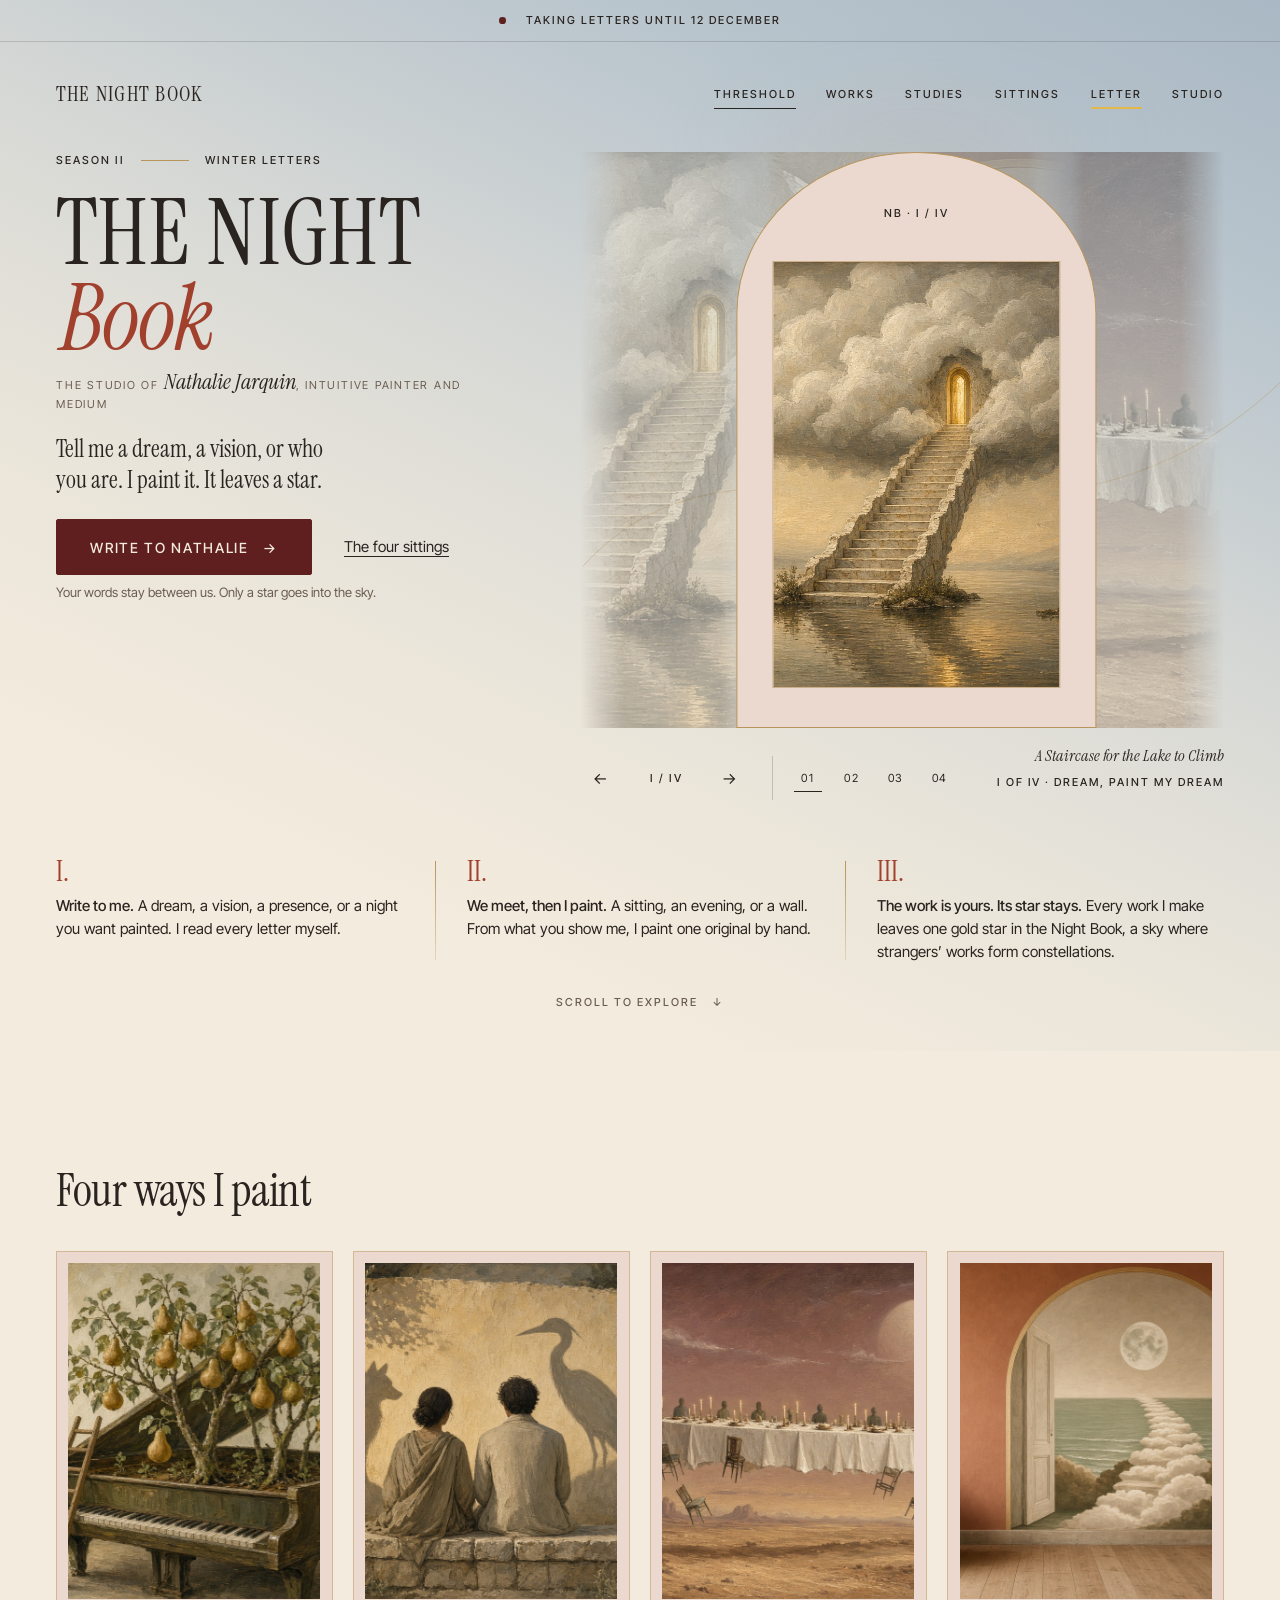
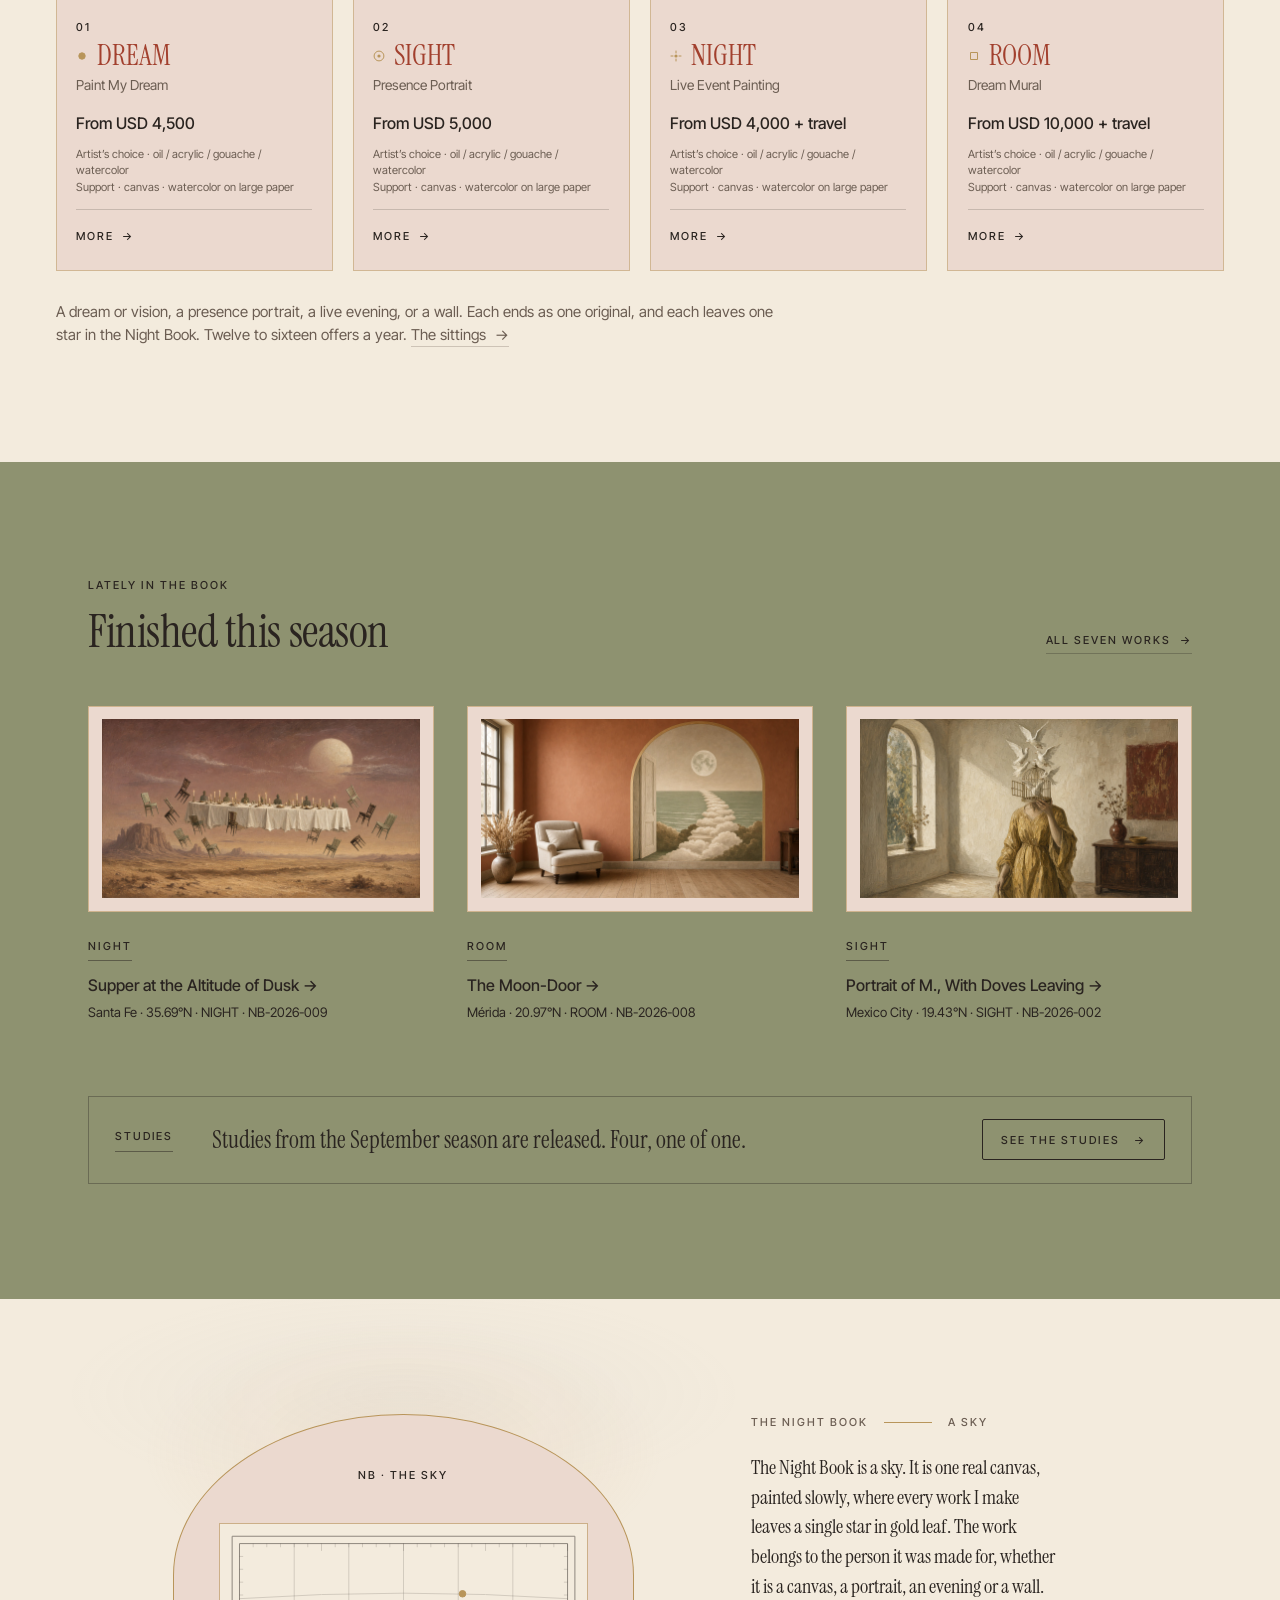
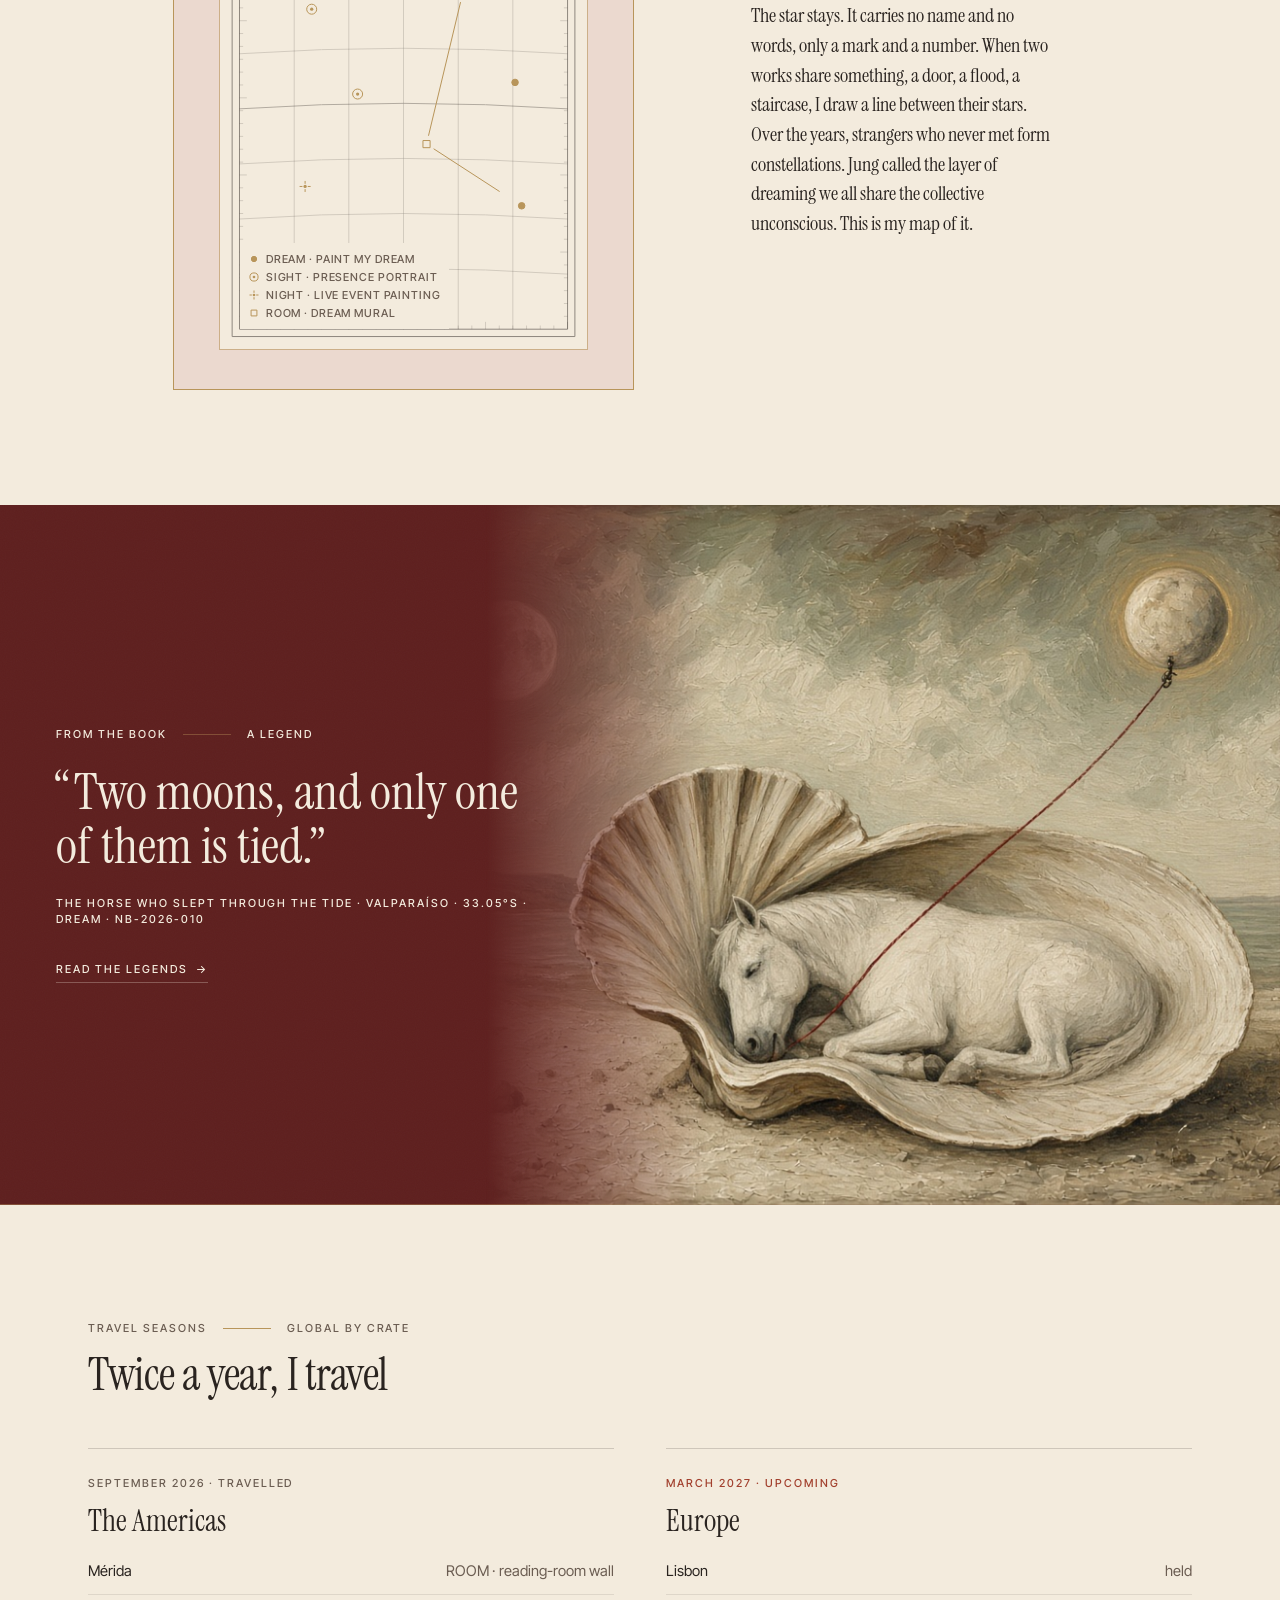
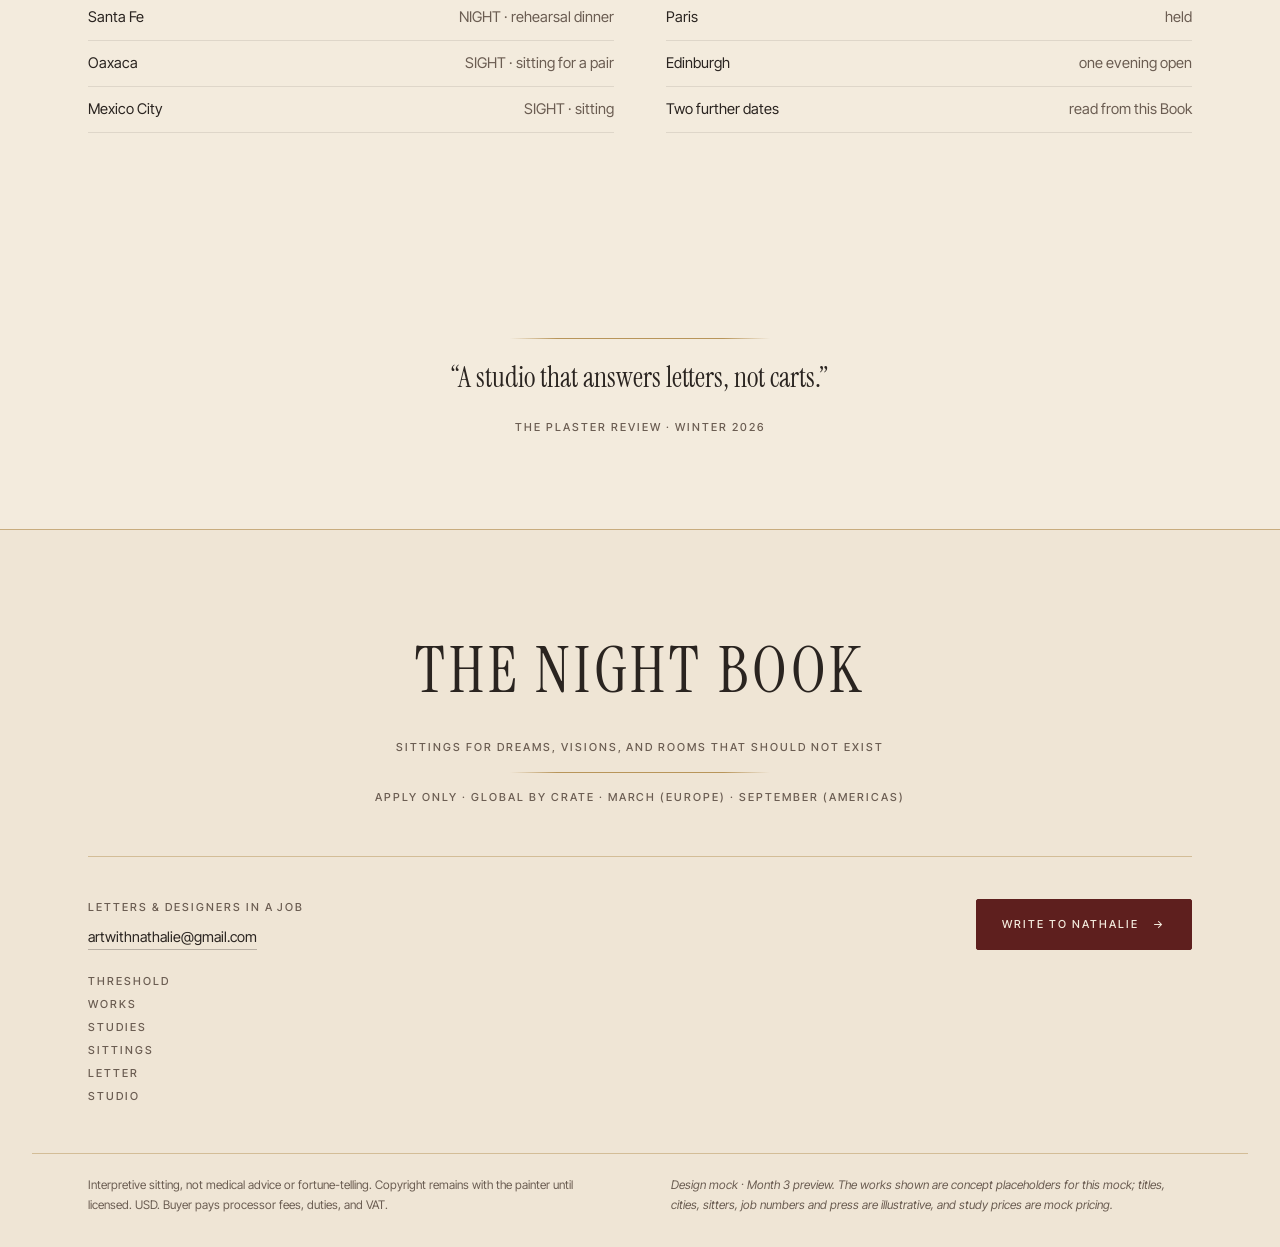
==== commit 809a9f5d: "Month 3: seven stars in the sky (door and moon lines), first-person sittings copy, 404 redirect for " ====
--- a/index.html
+++ b/index.html
@@ -164,7 +164,7 @@
 
 <section class="section sky" data-vt="The Night Book · a sky" aria-labelledby="sky-h">
   <div class="wrap sky__in">
-    <figure class="atlas" data-atlas><div class="archwrap archwrap--atlas"><div class="arch"><span class="arch__top caps" aria-hidden="true">NB · the sky</span><div class="arch__win"><div class="atlas__win"><svg class="atlas__plate" viewBox="0 0 300 347" preserveAspectRatio="xMidYMid slice" role="img" aria-label="Star chart, 0 stars"><g class="atlas__grid" aria-hidden="true"><rect class="ag ag--frame" x="10" y="10" width="280" height="327"/><rect class="ag ag--frame" x="16" y="16" width="268" height="315"/><path class="ag" d="M27.2 16v3M27.2 331v-3"/><path class="ag" d="M38.3 16v3M38.3 331v-3"/><path class="ag" d="M49.5 16v3M49.5 331v-3"/><path class="ag" d="M60.7 16v3M60.7 331v-3"/><path class="ag" d="M71.8 16v3M71.8 331v-3"/><path class="ag" d="M83.0 16v6M83.0 331v-6"/><path class="ag" d="M94.2 16v3M94.2 331v-3"/><path class="ag" d="M105.3 16v3M105.3 331v-3"/><path class="ag" d="M116.5 16v3M116.5 331v-3"/><path class="ag" d="M127.7 16v3M127.7 331v-3"/><path class="ag" d="M138.8 16v3M138.8 331v-3"/><path class="ag" d="M150.0 16v6M150.0 331v-6"/><path class="ag" d="M161.2 16v3M161.2 331v-3"/><path class="ag" d="M172.3 16v3M172.3 331v-3"/><path class="ag" d="M183.5 16v3M183.5 331v-3"/><path class="ag" d="M194.7 16v3M194.7 331v-3"/><path class="ag" d="M205.8 16v3M205.8 331v-3"/><path class="ag" d="M217.0 16v6M217.0 331v-6"/><path class="ag" d="M228.2 16v3M228.2 331v-3"/><path class="ag" d="M239.3 16v3M239.3 331v-3"/><path class="ag" d="M250.5 16v3M250.5 331v-3"/><path class="ag" d="M261.7 16v3M261.7 331v-3"/><path class="ag" d="M272.8 16v3M272.8 331v-3"/><path class="ag" d="M284.0 16v6M284.0 331v-6"/><path class="ag" d="M16 26.5h3M284 26.5h-3"/><path class="ag" d="M16 37.0h3M284 37.0h-3"/><path class="ag" d="M16 47.5h3M284 47.5h-3"/><path class="ag" d="M16 58.0h3M284 58.0h-3"/><path class="ag" d="M16 68.5h3M284 68.5h-3"/><path class="ag" d="M16 79.0h6M284 79.0h-6"/><path class="ag" d="M16 89.5h3M284 89.5h-3"/><path class="ag" d="M16 100.0h3M284 100.0h-3"/><path class="ag" d="M16 110.5h3M284 110.5h-3"/><path class="ag" d="M16 121.0h3M284 121.0h-3"/><path class="ag" d="M16 131.5h3M284 131.5h-3"/><path class="ag" d="M16 142.0h6M284 142.0h-6"/><path class="ag" d="M16 152.5h3M284 152.5h-3"/><path class="ag" d="M16 163.0h3M284 163.0h-3"/><path class="ag" d="M16 173.5h3M284 173.5h-3"/><path class="ag" d="M16 184.0h3M284 184.0h-3"/><path class="ag" d="M16 194.5h3M284 194.5h-3"/><path class="ag" d="M16 205.0h6M284 205.0h-6"/><path class="ag" d="M16 215.5h3M284 215.5h-3"/><path class="ag" d="M16 226.0h3M284 226.0h-3"/><path class="ag" d="M16 236.5h3M284 236.5h-3"/><path class="ag" d="M16 247.0h3M284 247.0h-3"/><path class="ag" d="M16 257.5h3M284 257.5h-3"/><path class="ag" d="M16 268.0h6M284 268.0h-6"/><path class="ag" d="M16 278.5h3M284 278.5h-3"/><path class="ag" d="M16 289.0h3M284 289.0h-3"/><path class="ag" d="M16 299.5h3M284 299.5h-3"/><path class="ag" d="M16 310.0h3M284 310.0h-3"/><path class="ag" d="M16 320.5h3M284 320.5h-3"/><path class="ag" d="M60.7 16V331"/><path class="ag" d="M105.3 16V331"/><path class="ag" d="M150.0 16V331"/><path class="ag" d="M194.7 16V331"/><path class="ag" d="M239.3 16V331"/><path class="ag" d="M16 61.0Q150.0 52.0 284 61.0"/><path class="ag" d="M16 106.0Q150.0 97.0 284 106.0"/><path class="ag ag--eq" d="M16 151.0Q150.0 142.0 284 151.0"/><path class="ag" d="M16 196.0Q150.0 187.0 284 196.0"/><path class="ag" d="M16 241.0Q150.0 232.0 284 241.0"/><path class="ag" d="M16 286.0Q150.0 277.0 284 286.0"/></g><g class="atlas__lines"></g><g class="atlas__stars"></g></svg><p class="atlas__empty">The sky is waiting for its first star.</p><ul class="atlas__legend" aria-label="Legend"><li><svg class="smark" width="10" height="10" aria-hidden="true" focusable="false"><use href="#m-dream"/></svg><span>DREAM · Paint My Dream</span></li><li><svg class="smark" width="10" height="10" aria-hidden="true" focusable="false"><use href="#m-sight"/></svg><span>SIGHT · Presence Portrait</span></li><li><svg class="smark" width="10" height="10" aria-hidden="true" focusable="false"><use href="#m-night"/></svg><span>NIGHT · Live Event Painting</span></li><li><svg class="smark" width="10" height="10" aria-hidden="true" focusable="false"><use href="#m-room"/></svg><span>ROOM · Dream Mural</span></li></ul></div></div></div></div></figure>
+    <figure class="atlas" data-atlas><div class="archwrap archwrap--atlas"><div class="arch"><span class="arch__top caps" aria-hidden="true">NB · the sky</span><div class="arch__win"><div class="atlas__win"><svg class="atlas__plate" viewBox="0 0 300 347" preserveAspectRatio="xMidYMid slice" role="group" aria-label="Star chart, 7 stars"><g class="atlas__grid" aria-hidden="true"><rect class="ag ag--frame" x="10" y="10" width="280" height="327"/><rect class="ag ag--frame" x="16" y="16" width="268" height="315"/><path class="ag" d="M27.2 16v3M27.2 331v-3"/><path class="ag" d="M38.3 16v3M38.3 331v-3"/><path class="ag" d="M49.5 16v3M49.5 331v-3"/><path class="ag" d="M60.7 16v3M60.7 331v-3"/><path class="ag" d="M71.8 16v3M71.8 331v-3"/><path class="ag" d="M83.0 16v6M83.0 331v-6"/><path class="ag" d="M94.2 16v3M94.2 331v-3"/><path class="ag" d="M105.3 16v3M105.3 331v-3"/><path class="ag" d="M116.5 16v3M116.5 331v-3"/><path class="ag" d="M127.7 16v3M127.7 331v-3"/><path class="ag" d="M138.8 16v3M138.8 331v-3"/><path class="ag" d="M150.0 16v6M150.0 331v-6"/><path class="ag" d="M161.2 16v3M161.2 331v-3"/><path class="ag" d="M172.3 16v3M172.3 331v-3"/><path class="ag" d="M183.5 16v3M183.5 331v-3"/><path class="ag" d="M194.7 16v3M194.7 331v-3"/><path class="ag" d="M205.8 16v3M205.8 331v-3"/><path class="ag" d="M217.0 16v6M217.0 331v-6"/><path class="ag" d="M228.2 16v3M228.2 331v-3"/><path class="ag" d="M239.3 16v3M239.3 331v-3"/><path class="ag" d="M250.5 16v3M250.5 331v-3"/><path class="ag" d="M261.7 16v3M261.7 331v-3"/><path class="ag" d="M272.8 16v3M272.8 331v-3"/><path class="ag" d="M284.0 16v6M284.0 331v-6"/><path class="ag" d="M16 26.5h3M284 26.5h-3"/><path class="ag" d="M16 37.0h3M284 37.0h-3"/><path class="ag" d="M16 47.5h3M284 47.5h-3"/><path class="ag" d="M16 58.0h3M284 58.0h-3"/><path class="ag" d="M16 68.5h3M284 68.5h-3"/><path class="ag" d="M16 79.0h6M284 79.0h-6"/><path class="ag" d="M16 89.5h3M284 89.5h-3"/><path class="ag" d="M16 100.0h3M284 100.0h-3"/><path class="ag" d="M16 110.5h3M284 110.5h-3"/><path class="ag" d="M16 121.0h3M284 121.0h-3"/><path class="ag" d="M16 131.5h3M284 131.5h-3"/><path class="ag" d="M16 142.0h6M284 142.0h-6"/><path class="ag" d="M16 152.5h3M284 152.5h-3"/><path class="ag" d="M16 163.0h3M284 163.0h-3"/><path class="ag" d="M16 173.5h3M284 173.5h-3"/><path class="ag" d="M16 184.0h3M284 184.0h-3"/><path class="ag" d="M16 194.5h3M284 194.5h-3"/><path class="ag" d="M16 205.0h6M284 205.0h-6"/><path class="ag" d="M16 215.5h3M284 215.5h-3"/><path class="ag" d="M16 226.0h3M284 226.0h-3"/><path class="ag" d="M16 236.5h3M284 236.5h-3"/><path class="ag" d="M16 247.0h3M284 247.0h-3"/><path class="ag" d="M16 257.5h3M284 257.5h-3"/><path class="ag" d="M16 268.0h6M284 268.0h-6"/><path class="ag" d="M16 278.5h3M284 278.5h-3"/><path class="ag" d="M16 289.0h3M284 289.0h-3"/><path class="ag" d="M16 299.5h3M284 299.5h-3"/><path class="ag" d="M16 310.0h3M284 310.0h-3"/><path class="ag" d="M16 320.5h3M284 320.5h-3"/><path class="ag" d="M60.7 16V331"/><path class="ag" d="M105.3 16V331"/><path class="ag" d="M150.0 16V331"/><path class="ag" d="M194.7 16V331"/><path class="ag" d="M239.3 16V331"/><path class="ag" d="M16 61.0Q150.0 52.0 284 61.0"/><path class="ag" d="M16 106.0Q150.0 97.0 284 106.0"/><path class="ag ag--eq" d="M16 151.0Q150.0 142.0 284 151.0"/><path class="ag" d="M16 196.0Q150.0 187.0 284 196.0"/><path class="ag" d="M16 241.0Q150.0 232.0 284 241.0"/><path class="ag" d="M16 286.0Q150.0 277.0 284 286.0"/></g><g class="atlas__lines" aria-hidden="true"><path class="atlas__line" pathLength="1" d="M196.6 63.8L170.4 173.0"/><path class="atlas__line atlas__line--new" pathLength="1" d="M174.6 183.6L240.6 226.4"/></g><g class="atlas__stars"><g class="atlas__star" role="img" aria-label="NB-2026-002 · SIGHT, Presence Portrait"><title>NB-2026-002 · SIGHT</title><use href="#m-sight" x="70.0" y="64.6" width="10" height="10"/></g><g class="atlas__star" role="img" aria-label="NB-2026-004 · DREAM, Paint My Dream"><title>NB-2026-004 · DREAM</title><use href="#m-dream" x="193.2" y="52.0" width="10" height="10"/></g><g class="atlas__star" role="img" aria-label="NB-2026-005 · SIGHT, Presence Portrait"><title>NB-2026-005 · SIGHT</title><use href="#m-sight" x="107.5" y="133.9" width="10" height="10"/></g><g class="atlas__star" role="img" aria-label="NB-2026-006 · DREAM, Paint My Dream"><title>NB-2026-006 · DREAM</title><use href="#m-dream" x="236.1" y="124.4" width="10" height="10"/></g><g class="atlas__star" role="img" aria-label="NB-2026-008 · ROOM, Dream Mural"><title>NB-2026-008 · ROOM</title><use href="#m-room" x="163.8" y="174.8" width="10" height="10"/></g><g class="atlas__star" role="img" aria-label="NB-2026-009 · NIGHT, Live Event Painting"><title>NB-2026-009 · NIGHT</title><use href="#m-night" x="64.6" y="209.4" width="10" height="10"/></g><g class="atlas__star" role="img" aria-label="NB-2026-010 · DREAM, Paint My Dream"><title>NB-2026-010 · DREAM</title><use href="#m-dream" x="241.5" y="225.2" width="10" height="10"/></g></g></svg><ul class="atlas__legend" aria-label="Legend"><li><svg class="smark" width="10" height="10" aria-hidden="true" focusable="false"><use href="#m-dream"/></svg><span>DREAM · Paint My Dream</span></li><li><svg class="smark" width="10" height="10" aria-hidden="true" focusable="false"><use href="#m-sight"/></svg><span>SIGHT · Presence Portrait</span></li><li><svg class="smark" width="10" height="10" aria-hidden="true" focusable="false"><use href="#m-night"/></svg><span>NIGHT · Live Event Painting</span></li><li><svg class="smark" width="10" height="10" aria-hidden="true" focusable="false"><use href="#m-room"/></svg><span>ROOM · Dream Mural</span></li></ul></div></div></div></div></figure>
     <div class="sky__text reveal">
       <h2 class="eyebrow sky__eyebrow" id="sky-h">The Night Book<span class="dash" aria-hidden="true"></span>a sky</h2>
       <p class="sky__lead">The Night Book is a sky. It is one real canvas, painted slowly, where every work I make leaves a single star in gold leaf. The work belongs to the person it was made for, whether it is a canvas, a portrait, an evening or a wall. The star stays. It carries no name and no words, only a mark and a number. When two works share something, a door, a flood, a staircase, I draw a line between their stars. Over the years, strangers who never met form constellations. Jung called the layer of dreaming we all share the collective unconscious. This is my map of it.</p>
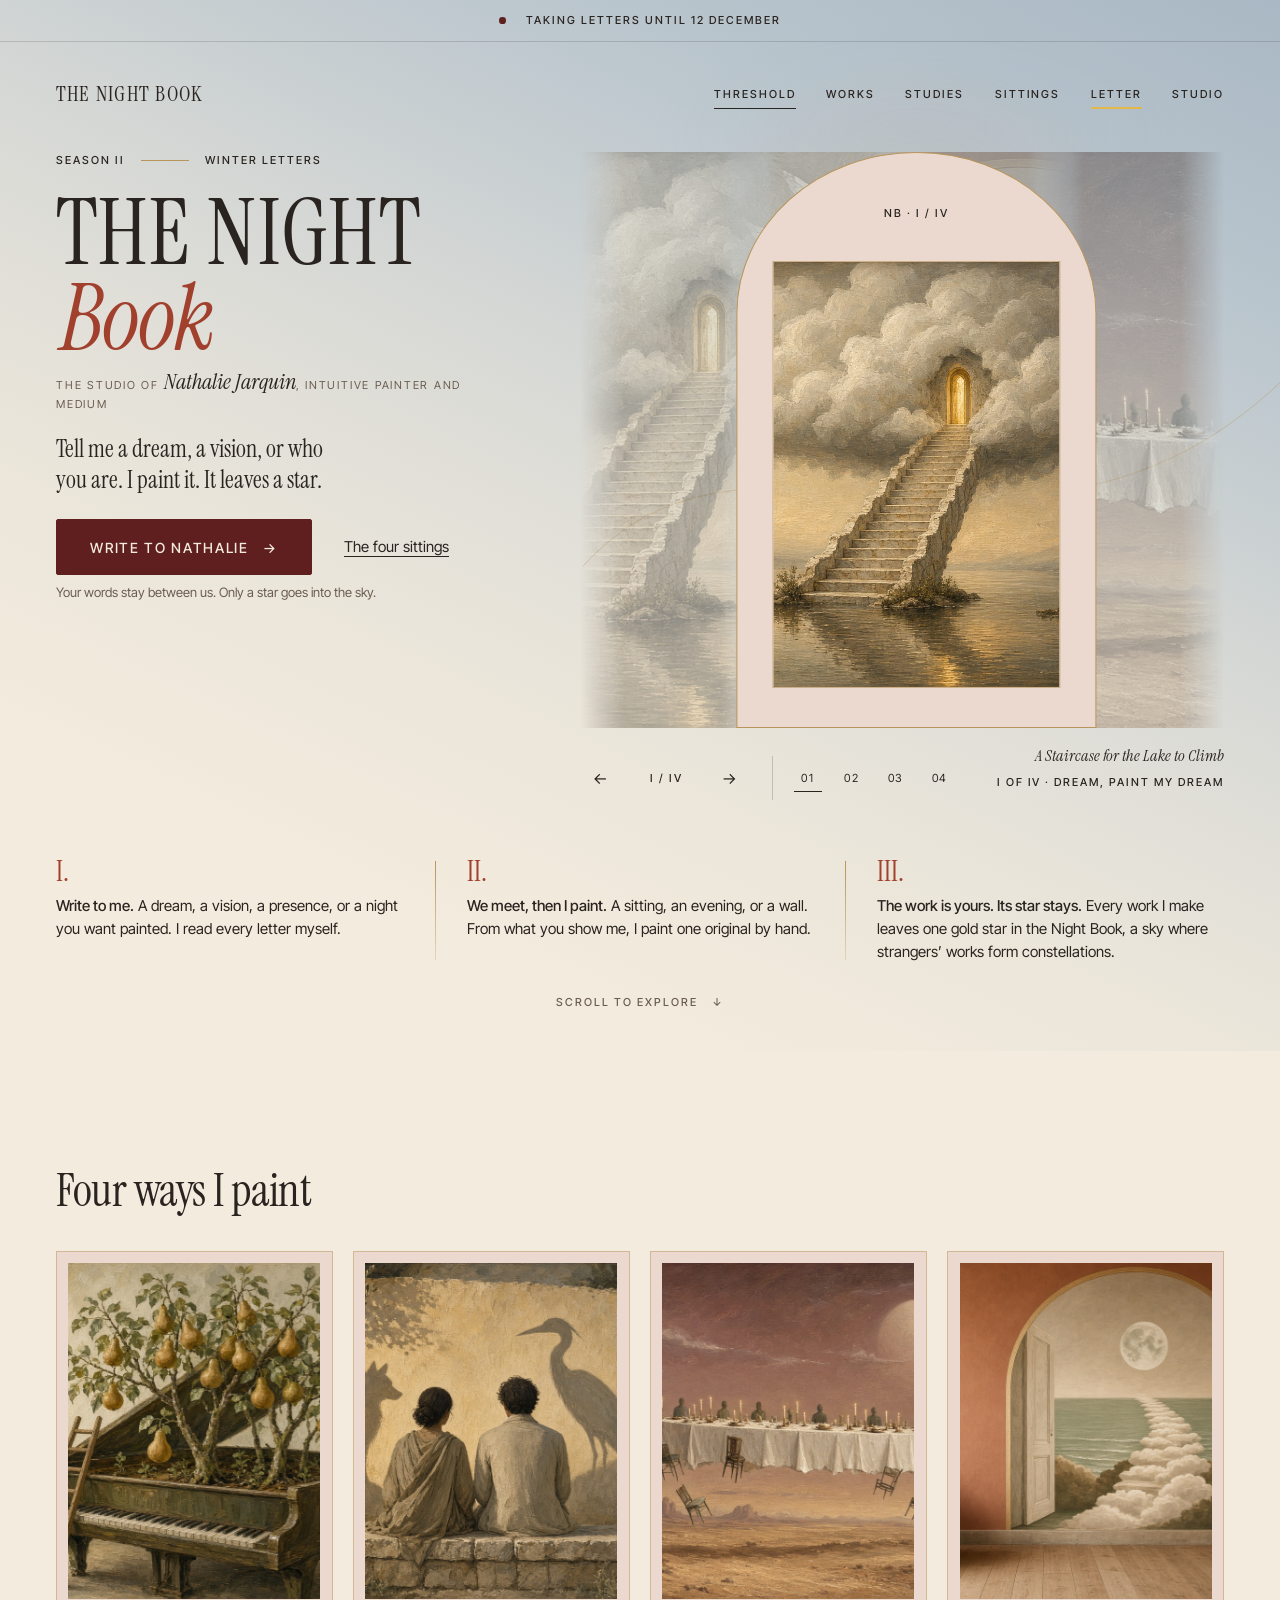
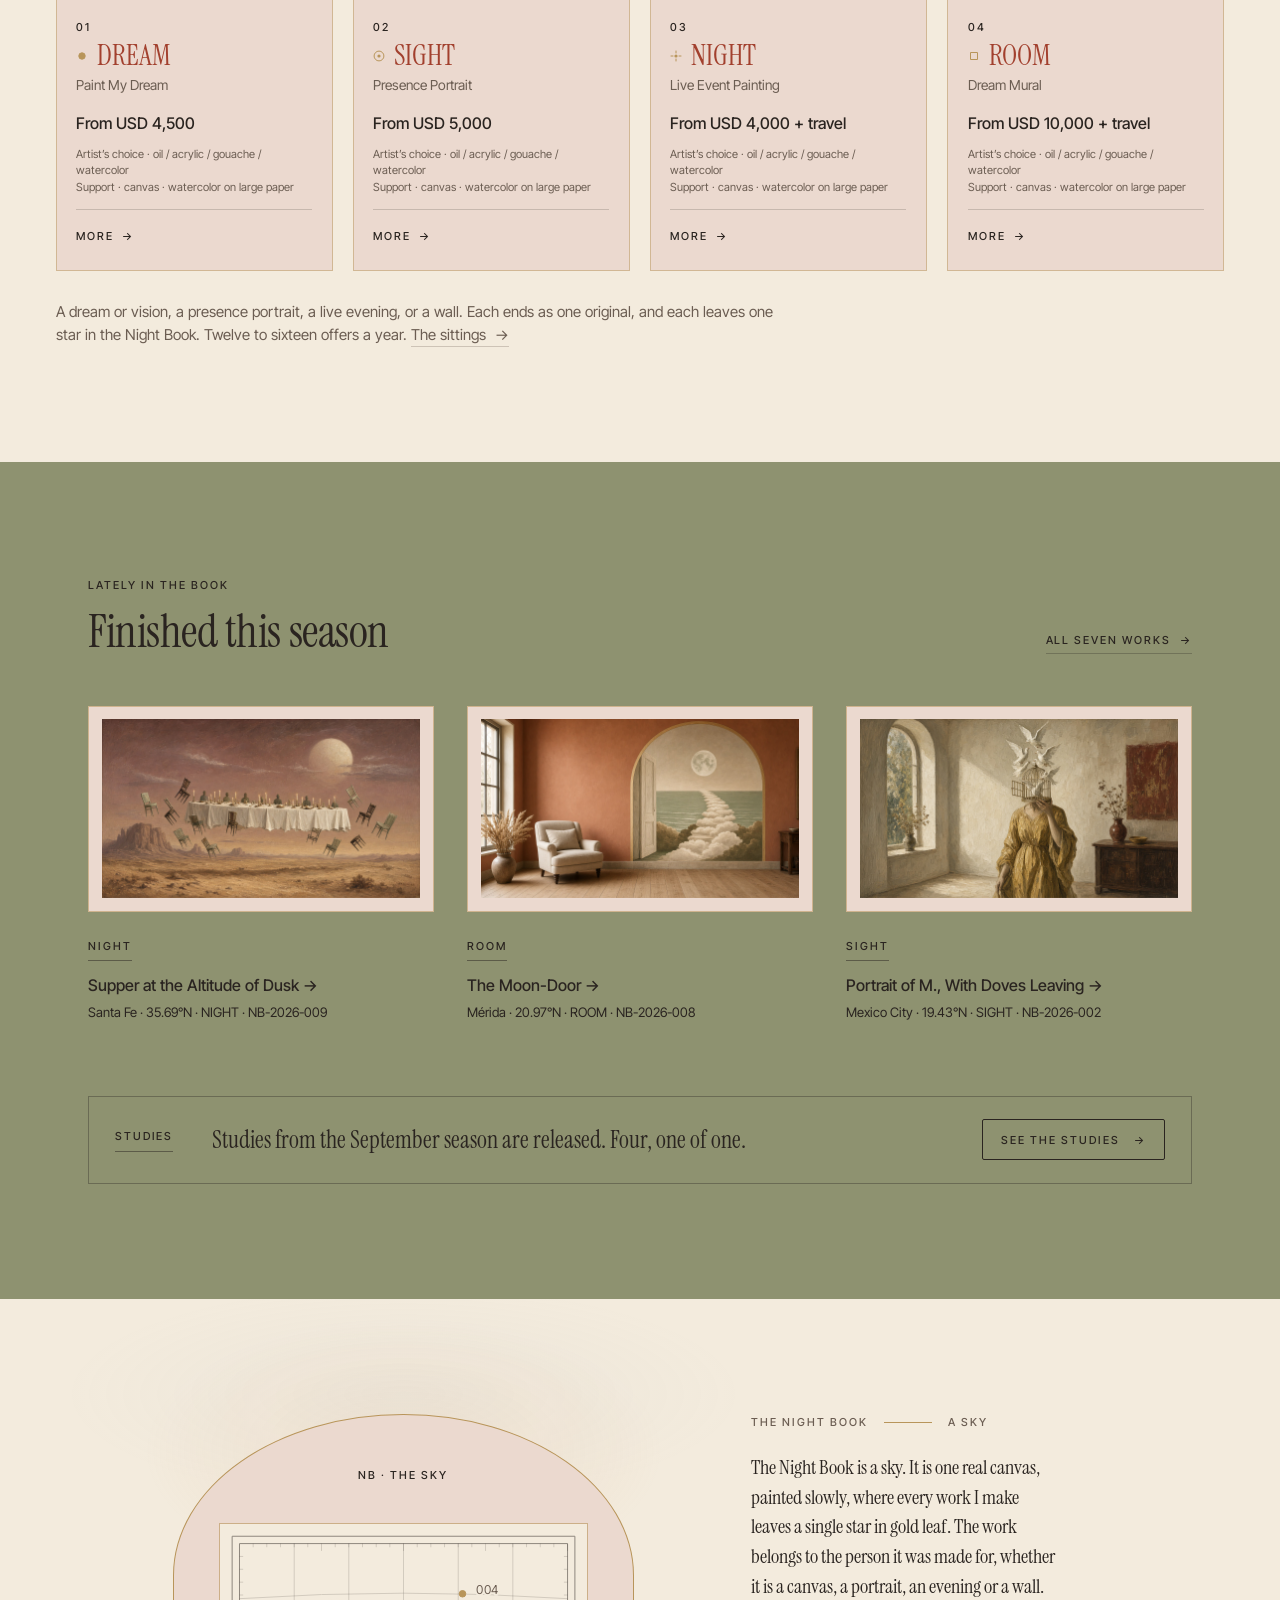
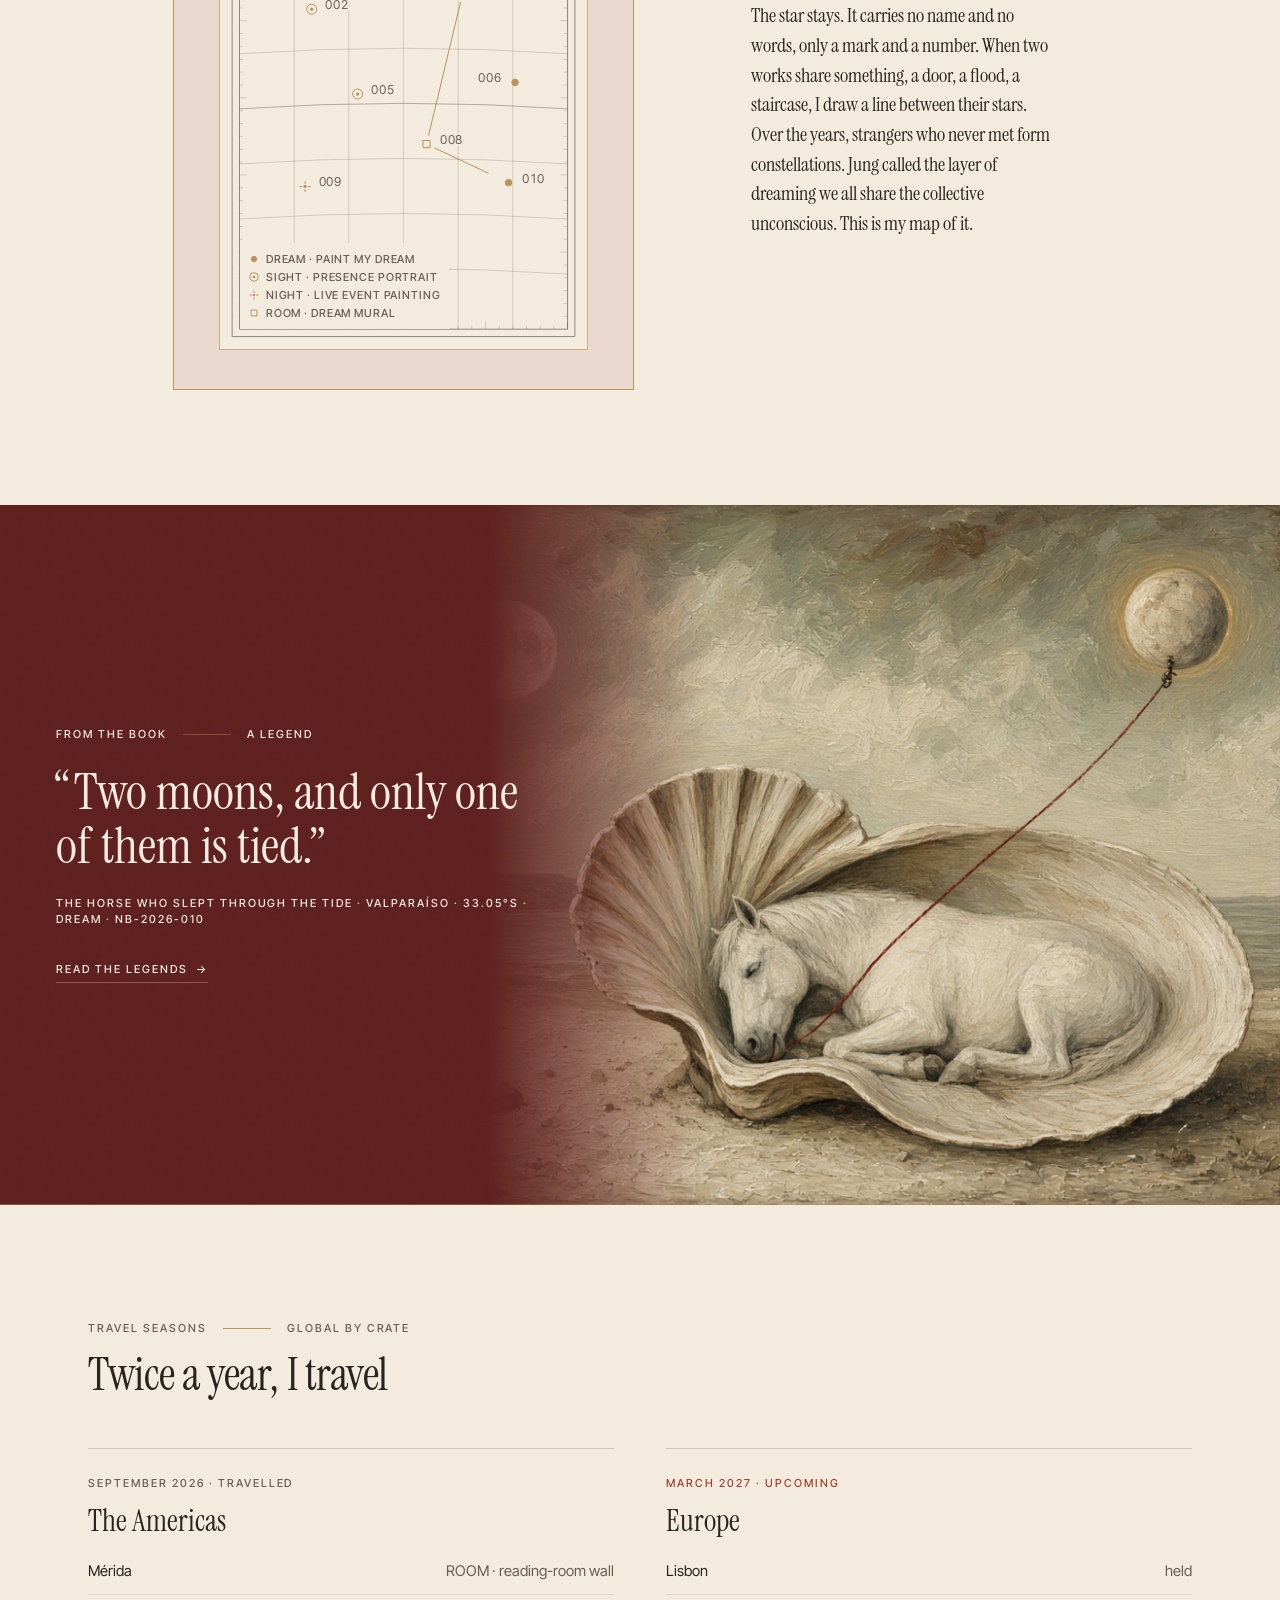
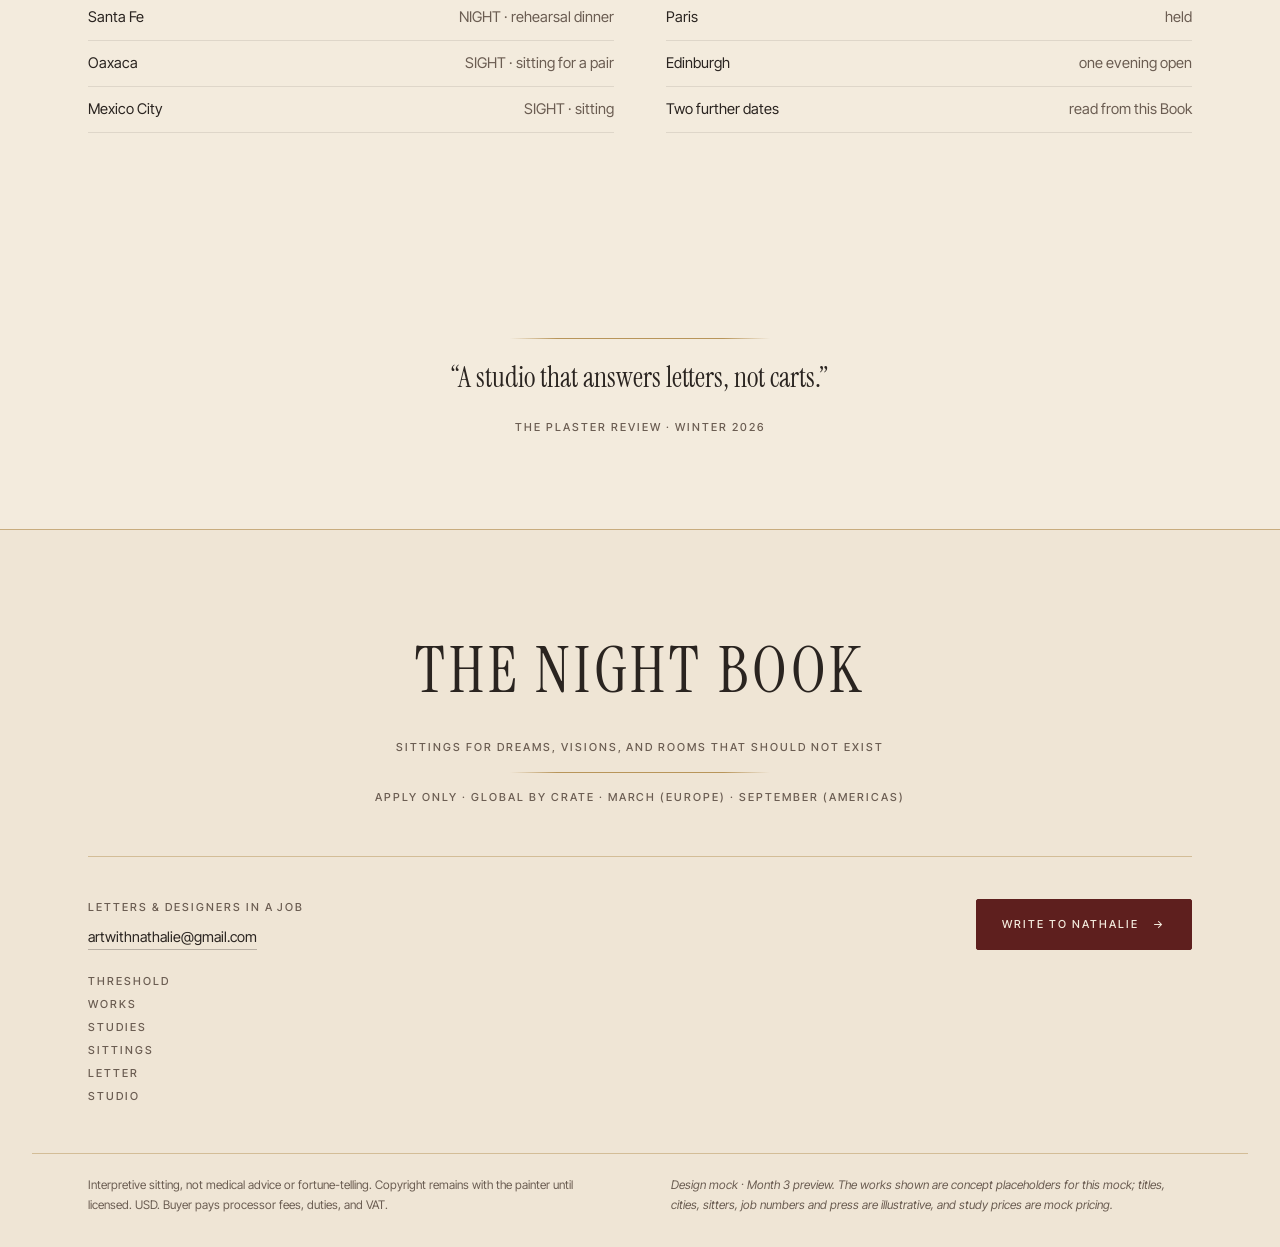
==== commit 17e8e5d8: "Month 3 atlas: visible three-digit star numbers (aria-hidden), placed clear of marks, lines and lege" ====
--- a/index.html
+++ b/index.html
@@ -164,7 +164,7 @@
 
 <section class="section sky" data-vt="The Night Book · a sky" aria-labelledby="sky-h">
   <div class="wrap sky__in">
-    <figure class="atlas" data-atlas><div class="archwrap archwrap--atlas"><div class="arch"><span class="arch__top caps" aria-hidden="true">NB · the sky</span><div class="arch__win"><div class="atlas__win"><svg class="atlas__plate" viewBox="0 0 300 347" preserveAspectRatio="xMidYMid slice" role="group" aria-label="Star chart, 7 stars"><g class="atlas__grid" aria-hidden="true"><rect class="ag ag--frame" x="10" y="10" width="280" height="327"/><rect class="ag ag--frame" x="16" y="16" width="268" height="315"/><path class="ag" d="M27.2 16v3M27.2 331v-3"/><path class="ag" d="M38.3 16v3M38.3 331v-3"/><path class="ag" d="M49.5 16v3M49.5 331v-3"/><path class="ag" d="M60.7 16v3M60.7 331v-3"/><path class="ag" d="M71.8 16v3M71.8 331v-3"/><path class="ag" d="M83.0 16v6M83.0 331v-6"/><path class="ag" d="M94.2 16v3M94.2 331v-3"/><path class="ag" d="M105.3 16v3M105.3 331v-3"/><path class="ag" d="M116.5 16v3M116.5 331v-3"/><path class="ag" d="M127.7 16v3M127.7 331v-3"/><path class="ag" d="M138.8 16v3M138.8 331v-3"/><path class="ag" d="M150.0 16v6M150.0 331v-6"/><path class="ag" d="M161.2 16v3M161.2 331v-3"/><path class="ag" d="M172.3 16v3M172.3 331v-3"/><path class="ag" d="M183.5 16v3M183.5 331v-3"/><path class="ag" d="M194.7 16v3M194.7 331v-3"/><path class="ag" d="M205.8 16v3M205.8 331v-3"/><path class="ag" d="M217.0 16v6M217.0 331v-6"/><path class="ag" d="M228.2 16v3M228.2 331v-3"/><path class="ag" d="M239.3 16v3M239.3 331v-3"/><path class="ag" d="M250.5 16v3M250.5 331v-3"/><path class="ag" d="M261.7 16v3M261.7 331v-3"/><path class="ag" d="M272.8 16v3M272.8 331v-3"/><path class="ag" d="M284.0 16v6M284.0 331v-6"/><path class="ag" d="M16 26.5h3M284 26.5h-3"/><path class="ag" d="M16 37.0h3M284 37.0h-3"/><path class="ag" d="M16 47.5h3M284 47.5h-3"/><path class="ag" d="M16 58.0h3M284 58.0h-3"/><path class="ag" d="M16 68.5h3M284 68.5h-3"/><path class="ag" d="M16 79.0h6M284 79.0h-6"/><path class="ag" d="M16 89.5h3M284 89.5h-3"/><path class="ag" d="M16 100.0h3M284 100.0h-3"/><path class="ag" d="M16 110.5h3M284 110.5h-3"/><path class="ag" d="M16 121.0h3M284 121.0h-3"/><path class="ag" d="M16 131.5h3M284 131.5h-3"/><path class="ag" d="M16 142.0h6M284 142.0h-6"/><path class="ag" d="M16 152.5h3M284 152.5h-3"/><path class="ag" d="M16 163.0h3M284 163.0h-3"/><path class="ag" d="M16 173.5h3M284 173.5h-3"/><path class="ag" d="M16 184.0h3M284 184.0h-3"/><path class="ag" d="M16 194.5h3M284 194.5h-3"/><path class="ag" d="M16 205.0h6M284 205.0h-6"/><path class="ag" d="M16 215.5h3M284 215.5h-3"/><path class="ag" d="M16 226.0h3M284 226.0h-3"/><path class="ag" d="M16 236.5h3M284 236.5h-3"/><path class="ag" d="M16 247.0h3M284 247.0h-3"/><path class="ag" d="M16 257.5h3M284 257.5h-3"/><path class="ag" d="M16 268.0h6M284 268.0h-6"/><path class="ag" d="M16 278.5h3M284 278.5h-3"/><path class="ag" d="M16 289.0h3M284 289.0h-3"/><path class="ag" d="M16 299.5h3M284 299.5h-3"/><path class="ag" d="M16 310.0h3M284 310.0h-3"/><path class="ag" d="M16 320.5h3M284 320.5h-3"/><path class="ag" d="M60.7 16V331"/><path class="ag" d="M105.3 16V331"/><path class="ag" d="M150.0 16V331"/><path class="ag" d="M194.7 16V331"/><path class="ag" d="M239.3 16V331"/><path class="ag" d="M16 61.0Q150.0 52.0 284 61.0"/><path class="ag" d="M16 106.0Q150.0 97.0 284 106.0"/><path class="ag ag--eq" d="M16 151.0Q150.0 142.0 284 151.0"/><path class="ag" d="M16 196.0Q150.0 187.0 284 196.0"/><path class="ag" d="M16 241.0Q150.0 232.0 284 241.0"/><path class="ag" d="M16 286.0Q150.0 277.0 284 286.0"/></g><g class="atlas__lines" aria-hidden="true"><path class="atlas__line" pathLength="1" d="M196.6 63.8L170.4 173.0"/><path class="atlas__line atlas__line--new" pathLength="1" d="M174.6 183.6L240.6 226.4"/></g><g class="atlas__stars"><g class="atlas__star" role="img" aria-label="NB-2026-002 · SIGHT, Presence Portrait"><title>NB-2026-002 · SIGHT</title><use href="#m-sight" x="70.0" y="64.6" width="10" height="10"/></g><g class="atlas__star" role="img" aria-label="NB-2026-004 · DREAM, Paint My Dream"><title>NB-2026-004 · DREAM</title><use href="#m-dream" x="193.2" y="52.0" width="10" height="10"/></g><g class="atlas__star" role="img" aria-label="NB-2026-005 · SIGHT, Presence Portrait"><title>NB-2026-005 · SIGHT</title><use href="#m-sight" x="107.5" y="133.9" width="10" height="10"/></g><g class="atlas__star" role="img" aria-label="NB-2026-006 · DREAM, Paint My Dream"><title>NB-2026-006 · DREAM</title><use href="#m-dream" x="236.1" y="124.4" width="10" height="10"/></g><g class="atlas__star" role="img" aria-label="NB-2026-008 · ROOM, Dream Mural"><title>NB-2026-008 · ROOM</title><use href="#m-room" x="163.8" y="174.8" width="10" height="10"/></g><g class="atlas__star" role="img" aria-label="NB-2026-009 · NIGHT, Live Event Painting"><title>NB-2026-009 · NIGHT</title><use href="#m-night" x="64.6" y="209.4" width="10" height="10"/></g><g class="atlas__star" role="img" aria-label="NB-2026-010 · DREAM, Paint My Dream"><title>NB-2026-010 · DREAM</title><use href="#m-dream" x="241.5" y="225.2" width="10" height="10"/></g></g></svg><ul class="atlas__legend" aria-label="Legend"><li><svg class="smark" width="10" height="10" aria-hidden="true" focusable="false"><use href="#m-dream"/></svg><span>DREAM · Paint My Dream</span></li><li><svg class="smark" width="10" height="10" aria-hidden="true" focusable="false"><use href="#m-sight"/></svg><span>SIGHT · Presence Portrait</span></li><li><svg class="smark" width="10" height="10" aria-hidden="true" focusable="false"><use href="#m-night"/></svg><span>NIGHT · Live Event Painting</span></li><li><svg class="smark" width="10" height="10" aria-hidden="true" focusable="false"><use href="#m-room"/></svg><span>ROOM · Dream Mural</span></li></ul></div></div></div></div></figure>
+    <figure class="atlas" data-atlas><div class="archwrap archwrap--atlas"><div class="arch"><span class="arch__top caps" aria-hidden="true">NB · the sky</span><div class="arch__win"><div class="atlas__win"><svg class="atlas__plate" viewBox="0 0 300 347" preserveAspectRatio="xMidYMid slice" role="group" aria-label="Star chart, 7 stars"><g class="atlas__grid" aria-hidden="true"><rect class="ag ag--frame" x="10" y="10" width="280" height="327"/><rect class="ag ag--frame" x="16" y="16" width="268" height="315"/><path class="ag" d="M27.2 16v3M27.2 331v-3"/><path class="ag" d="M38.3 16v3M38.3 331v-3"/><path class="ag" d="M49.5 16v3M49.5 331v-3"/><path class="ag" d="M60.7 16v3M60.7 331v-3"/><path class="ag" d="M71.8 16v3M71.8 331v-3"/><path class="ag" d="M83.0 16v6M83.0 331v-6"/><path class="ag" d="M94.2 16v3M94.2 331v-3"/><path class="ag" d="M105.3 16v3M105.3 331v-3"/><path class="ag" d="M116.5 16v3M116.5 331v-3"/><path class="ag" d="M127.7 16v3M127.7 331v-3"/><path class="ag" d="M138.8 16v3M138.8 331v-3"/><path class="ag" d="M150.0 16v6M150.0 331v-6"/><path class="ag" d="M161.2 16v3M161.2 331v-3"/><path class="ag" d="M172.3 16v3M172.3 331v-3"/><path class="ag" d="M183.5 16v3M183.5 331v-3"/><path class="ag" d="M194.7 16v3M194.7 331v-3"/><path class="ag" d="M205.8 16v3M205.8 331v-3"/><path class="ag" d="M217.0 16v6M217.0 331v-6"/><path class="ag" d="M228.2 16v3M228.2 331v-3"/><path class="ag" d="M239.3 16v3M239.3 331v-3"/><path class="ag" d="M250.5 16v3M250.5 331v-3"/><path class="ag" d="M261.7 16v3M261.7 331v-3"/><path class="ag" d="M272.8 16v3M272.8 331v-3"/><path class="ag" d="M284.0 16v6M284.0 331v-6"/><path class="ag" d="M16 26.5h3M284 26.5h-3"/><path class="ag" d="M16 37.0h3M284 37.0h-3"/><path class="ag" d="M16 47.5h3M284 47.5h-3"/><path class="ag" d="M16 58.0h3M284 58.0h-3"/><path class="ag" d="M16 68.5h3M284 68.5h-3"/><path class="ag" d="M16 79.0h6M284 79.0h-6"/><path class="ag" d="M16 89.5h3M284 89.5h-3"/><path class="ag" d="M16 100.0h3M284 100.0h-3"/><path class="ag" d="M16 110.5h3M284 110.5h-3"/><path class="ag" d="M16 121.0h3M284 121.0h-3"/><path class="ag" d="M16 131.5h3M284 131.5h-3"/><path class="ag" d="M16 142.0h6M284 142.0h-6"/><path class="ag" d="M16 152.5h3M284 152.5h-3"/><path class="ag" d="M16 163.0h3M284 163.0h-3"/><path class="ag" d="M16 173.5h3M284 173.5h-3"/><path class="ag" d="M16 184.0h3M284 184.0h-3"/><path class="ag" d="M16 194.5h3M284 194.5h-3"/><path class="ag" d="M16 205.0h6M284 205.0h-6"/><path class="ag" d="M16 215.5h3M284 215.5h-3"/><path class="ag" d="M16 226.0h3M284 226.0h-3"/><path class="ag" d="M16 236.5h3M284 236.5h-3"/><path class="ag" d="M16 247.0h3M284 247.0h-3"/><path class="ag" d="M16 257.5h3M284 257.5h-3"/><path class="ag" d="M16 268.0h6M284 268.0h-6"/><path class="ag" d="M16 278.5h3M284 278.5h-3"/><path class="ag" d="M16 289.0h3M284 289.0h-3"/><path class="ag" d="M16 299.5h3M284 299.5h-3"/><path class="ag" d="M16 310.0h3M284 310.0h-3"/><path class="ag" d="M16 320.5h3M284 320.5h-3"/><path class="ag" d="M60.7 16V331"/><path class="ag" d="M105.3 16V331"/><path class="ag" d="M150.0 16V331"/><path class="ag" d="M194.7 16V331"/><path class="ag" d="M239.3 16V331"/><path class="ag" d="M16 61.0Q150.0 52.0 284 61.0"/><path class="ag" d="M16 106.0Q150.0 97.0 284 106.0"/><path class="ag ag--eq" d="M16 151.0Q150.0 142.0 284 151.0"/><path class="ag" d="M16 196.0Q150.0 187.0 284 196.0"/><path class="ag" d="M16 241.0Q150.0 232.0 284 241.0"/><path class="ag" d="M16 286.0Q150.0 277.0 284 286.0"/></g><g class="atlas__lines" aria-hidden="true"><path class="atlas__line" pathLength="1" d="M196.6 63.8L170.4 173.0"/><path class="atlas__line atlas__line--new" pathLength="1" d="M175.1 182.8L229.4 208.3"/></g><g class="atlas__stars"><g class="atlas__star" role="img" aria-label="NB-2026-002 · SIGHT, Presence Portrait"><title>NB-2026-002 · SIGHT</title><use href="#m-sight" x="70.0" y="64.6" width="10" height="10"/></g><g class="atlas__star" role="img" aria-label="NB-2026-004 · DREAM, Paint My Dream"><title>NB-2026-004 · DREAM</title><use href="#m-dream" x="193.2" y="52.0" width="10" height="10"/></g><g class="atlas__star" role="img" aria-label="NB-2026-005 · SIGHT, Presence Portrait"><title>NB-2026-005 · SIGHT</title><use href="#m-sight" x="107.5" y="133.9" width="10" height="10"/></g><g class="atlas__star" role="img" aria-label="NB-2026-006 · DREAM, Paint My Dream"><title>NB-2026-006 · DREAM</title><use href="#m-dream" x="236.1" y="124.4" width="10" height="10"/></g><g class="atlas__star" role="img" aria-label="NB-2026-008 · ROOM, Dream Mural"><title>NB-2026-008 · ROOM</title><use href="#m-room" x="163.8" y="174.8" width="10" height="10"/></g><g class="atlas__star" role="img" aria-label="NB-2026-009 · NIGHT, Live Event Painting"><title>NB-2026-009 · NIGHT</title><use href="#m-night" x="64.6" y="209.4" width="10" height="10"/></g><g class="atlas__star" role="img" aria-label="NB-2026-010 · DREAM, Paint My Dream"><title>NB-2026-010 · DREAM</title><use href="#m-dream" x="230.8" y="206.3" width="10" height="10"/></g></g><g class="atlas__nums" aria-hidden="true"><text class="atlas__num" x="86.0" y="69.6" text-anchor="start">002</text><text class="atlas__num" x="209.2" y="57.0" text-anchor="start">004</text><text class="atlas__num" x="123.5" y="138.9" text-anchor="start">005</text><text class="atlas__num" x="230.1" y="129.4" text-anchor="end">006</text><text class="atlas__num" x="179.8" y="179.8" text-anchor="start">008</text><text class="atlas__num" x="80.6" y="214.4" text-anchor="start">009</text><text class="atlas__num" x="246.8" y="211.3" text-anchor="start">010</text></g></svg><ul class="atlas__legend" aria-label="Legend"><li><svg class="smark" width="10" height="10" aria-hidden="true" focusable="false"><use href="#m-dream"/></svg><span>DREAM · Paint My Dream</span></li><li><svg class="smark" width="10" height="10" aria-hidden="true" focusable="false"><use href="#m-sight"/></svg><span>SIGHT · Presence Portrait</span></li><li><svg class="smark" width="10" height="10" aria-hidden="true" focusable="false"><use href="#m-night"/></svg><span>NIGHT · Live Event Painting</span></li><li><svg class="smark" width="10" height="10" aria-hidden="true" focusable="false"><use href="#m-room"/></svg><span>ROOM · Dream Mural</span></li></ul></div></div></div></div></figure>
     <div class="sky__text reveal">
       <h2 class="eyebrow sky__eyebrow" id="sky-h">The Night Book<span class="dash" aria-hidden="true"></span>a sky</h2>
       <p class="sky__lead">The Night Book is a sky. It is one real canvas, painted slowly, where every work I make leaves a single star in gold leaf. The work belongs to the person it was made for, whether it is a canvas, a portrait, an evening or a wall. The star stays. It carries no name and no words, only a mark and a number. When two works share something, a door, a flood, a staircase, I draw a line between their stars. Over the years, strangers who never met form constellations. Jung called the layer of dreaming we all share the collective unconscious. This is my map of it.</p>
--- a/css/styles.css
+++ b/css/styles.css
@@ -945,6 +945,11 @@
   .atlas{width:100%}
 }
 
+/* ---------- visible star numbers: "009" beside each mark (decorative; the star's own label carries the name) ---------- */
+.atlas__num{font-family:"Inter Tight",var(--ui);font-weight:400;font-size:12px;font-variant-numeric:tabular-nums;letter-spacing:.06em;fill:#6B5D52;
+  paint-order:stroke;stroke:var(--parchment);stroke-width:3px;stroke-linejoin:round;pointer-events:none}
+@media (min-width:981px){ .atlas__num{font-size:10px} }
+
 /* GitHub Pages preview only */
 .preview-note{margin:0 0 .9rem;font-family:var(--ui);font-size:.8125rem;line-height:1.5;color:var(--muted)}
-.form button[type=submit][disabled]{opacity:.55;cursor:not-allowed;pointer-events:none}
+.form button[type=submit][disabled]{background:transparent!important;color:var(--muted)!important;border:1px dashed var(--muted)!important;box-shadow:none!important;opacity:1;cursor:not-allowed;pointer-events:none}
